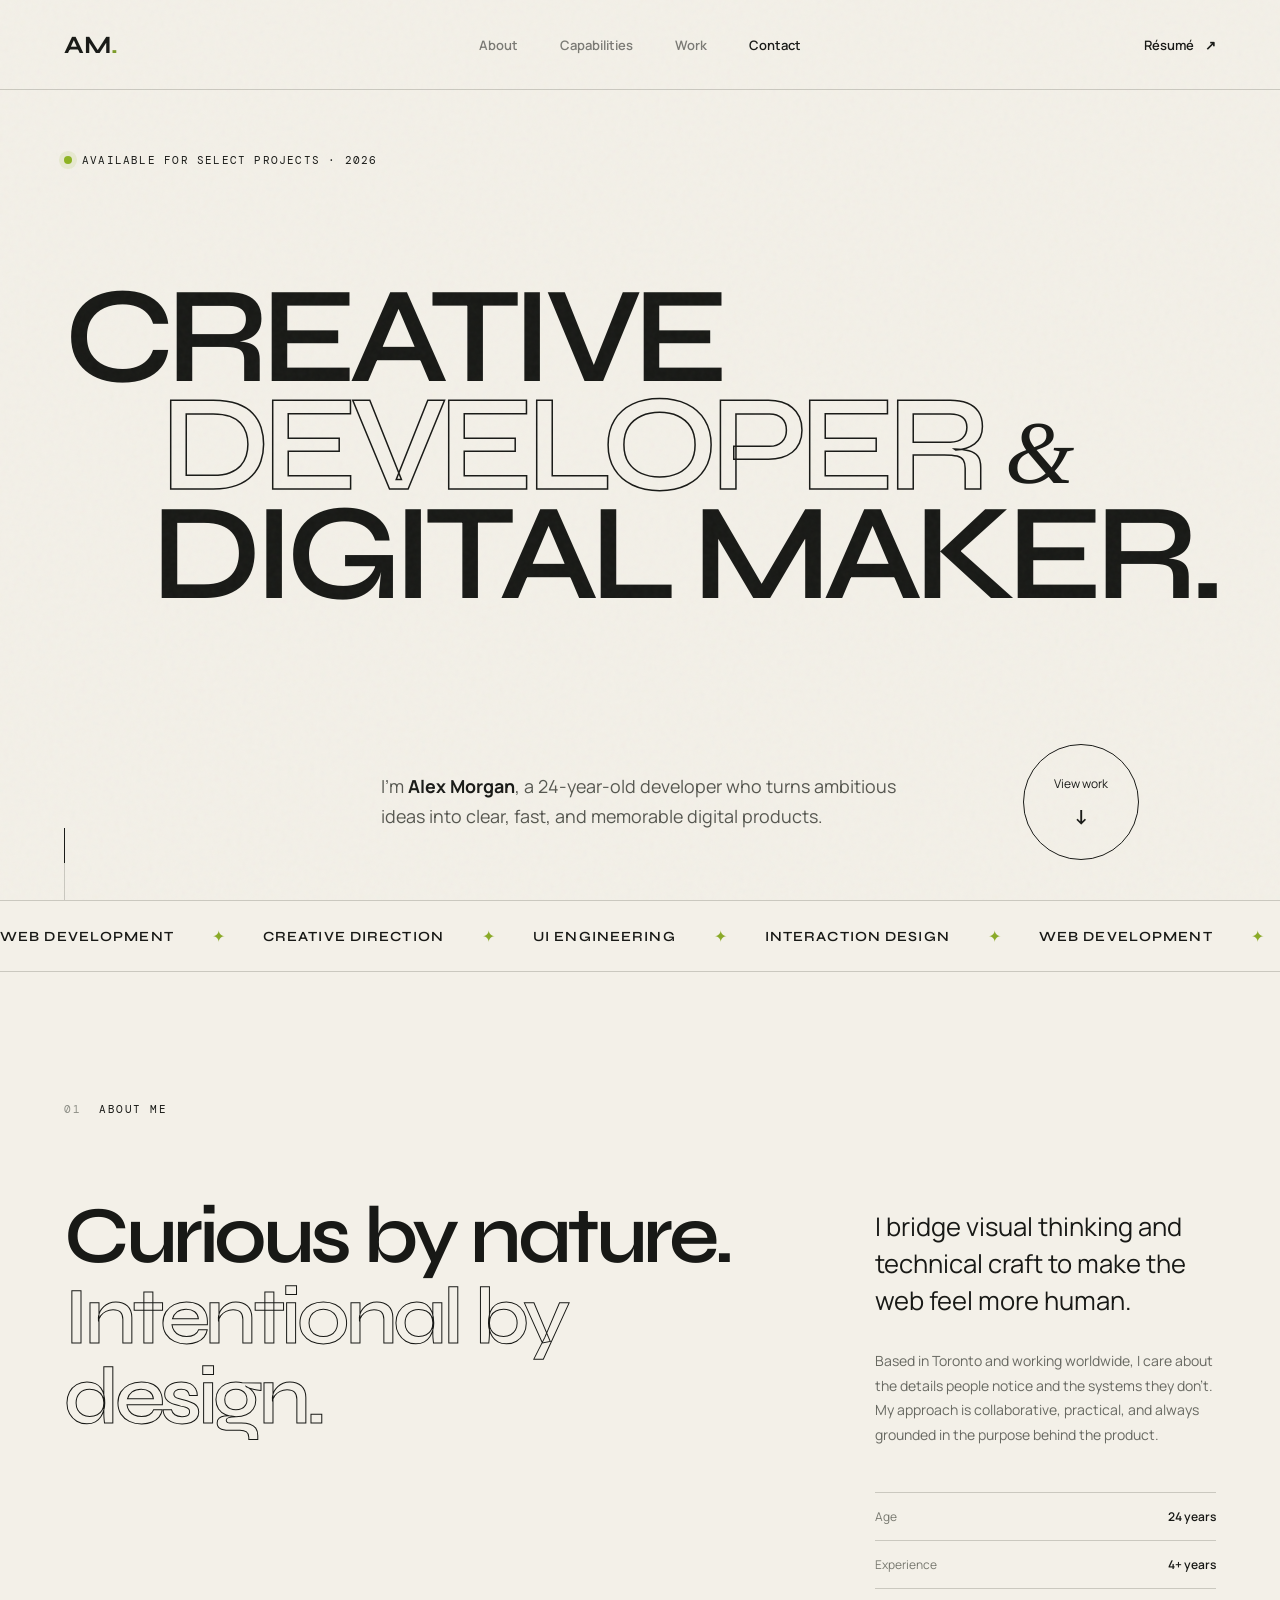
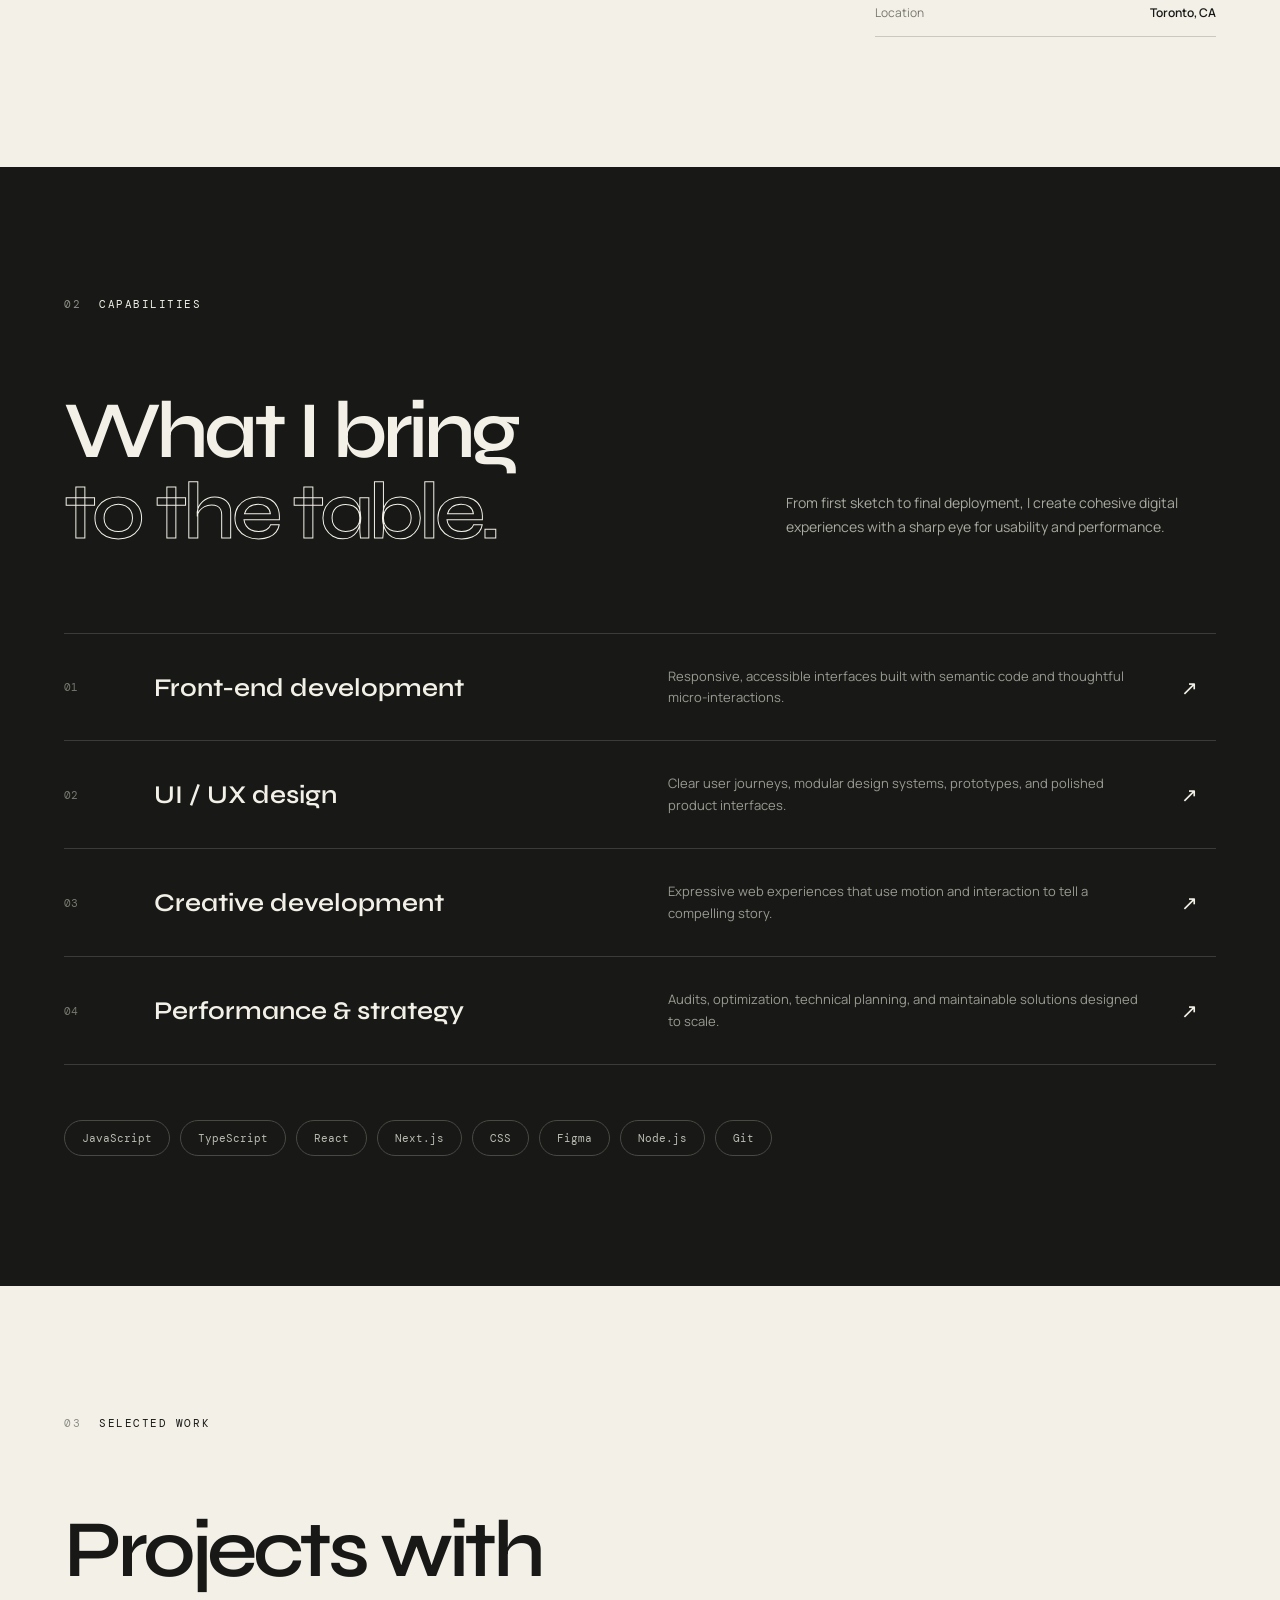
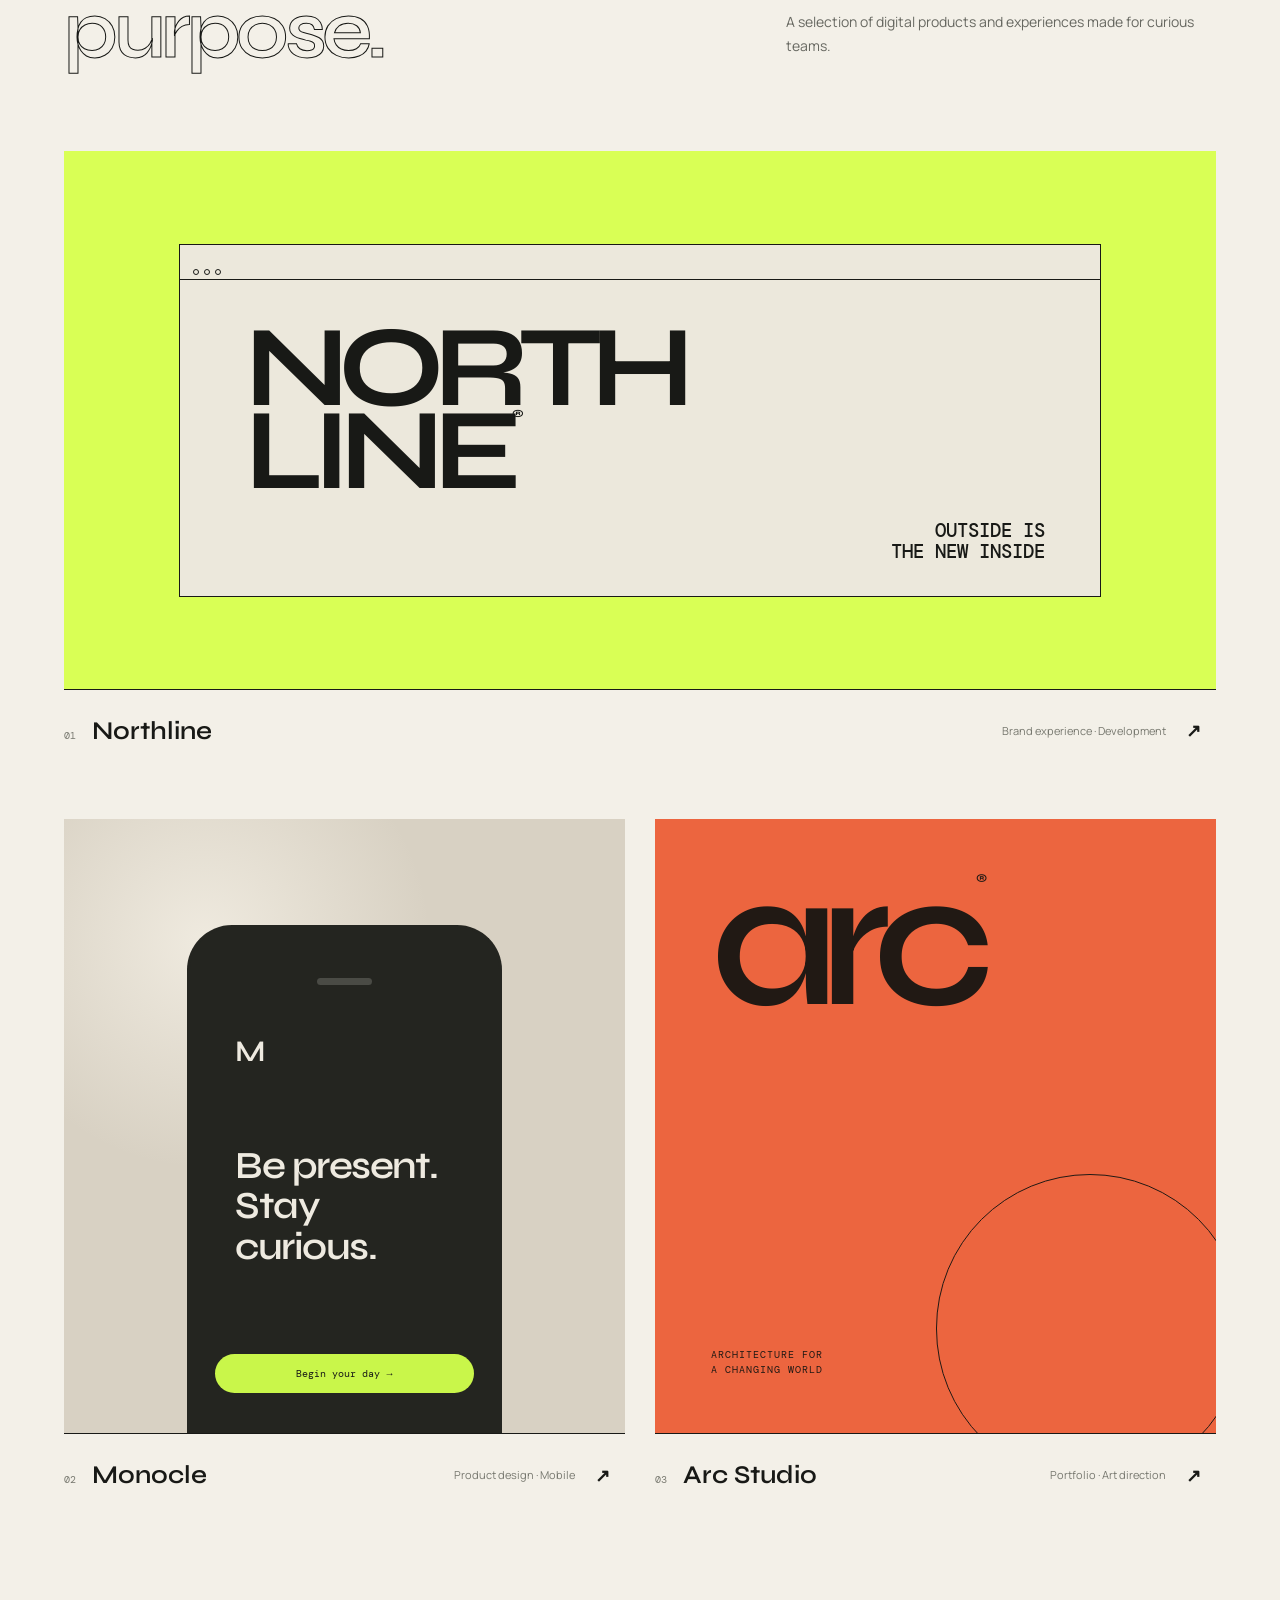
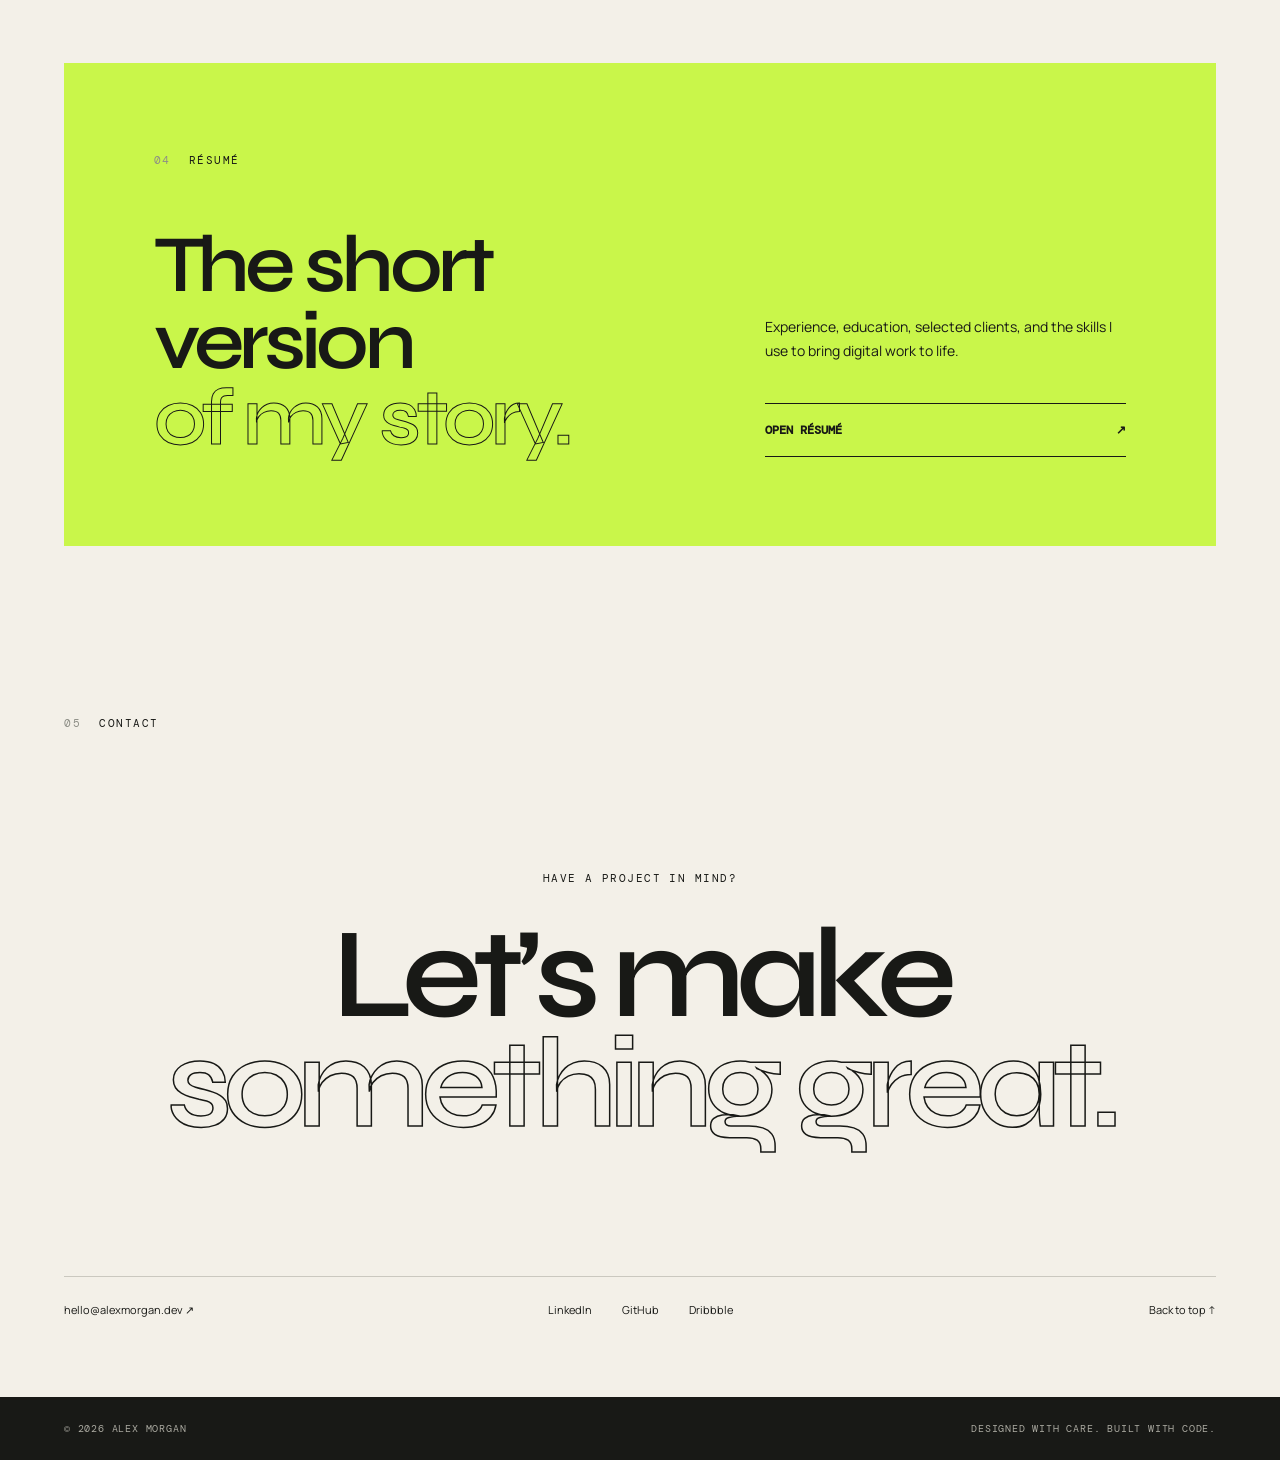
==== index.html @ 7e73d4be "Build animated personal portfolio website" ====
<!DOCTYPE html>
<html lang="en">
<head>
  <meta charset="UTF-8">
  <meta name="viewport" content="width=device-width, initial-scale=1.0">
  <meta name="description" content="Personal portfolio of Alex Morgan, a creative web developer building thoughtful digital experiences.">
  <meta name="theme-color" content="#f4f1ea">
  <title>Alex Morgan | Creative Developer</title>
  <link rel="preconnect" href="https://fonts.googleapis.com">
  <link rel="preconnect" href="https://fonts.gstatic.com" crossorigin>
  <link href="https://fonts.googleapis.com/css2?family=DM+Mono:wght@400;500&family=Manrope:wght@400;500;600;700&family=Syne:wght@600;700&display=swap" rel="stylesheet">
  <link rel="stylesheet" href="styles.css">
  <script src="script.js" defer></script>
</head>
<body>
  <div class="noise" aria-hidden="true"></div>
  <header class="site-header" id="top">
    <a class="logo" href="#top" aria-label="Go to top">AM<span>.</span></a>
    <nav class="desktop-nav" aria-label="Main navigation">
      <a href="#about">About</a>
      <a href="#capabilities">Capabilities</a>
      <a href="#work">Work</a>
      <a href="#contact">Contact</a>
    </nav>
    <a class="header-cta" href="resume.html" target="_blank">Résumé <span>↗</span></a>
    <button class="menu-button" type="button" aria-label="Open menu" aria-expanded="false">
      <span></span><span></span>
    </button>
    <div class="mobile-menu" aria-hidden="true">
      <a href="#about">About</a><a href="#capabilities">Capabilities</a>
      <a href="#work">Work</a><a href="#contact">Contact</a>
    </div>
  </header>

  <main>
    <section class="hero section-shell" aria-labelledby="hero-title">
      <div class="hero-kicker reveal"><span class="status-dot"></span> Available for select projects · 2026</div>
      <h1 id="hero-title" class="hero-title reveal">
        <span>Creative</span>
        <span class="outline-row">developer <em>&amp;</em></span>
        <span>digital maker.</span>
      </h1>
      <div class="hero-bottom reveal">
        <p>I’m <strong>Alex Morgan</strong>, a <span id="age">24</span>-year-old developer who turns ambitious ideas into clear, fast, and memorable digital products.</p>
        <a class="circle-link" href="#work" aria-label="See selected work">
          <span>View work</span><b>↓</b>
        </a>
      </div>
      <div class="scroll-line" aria-hidden="true"><span></span></div>
    </section>

    <section class="marquee" aria-label="Areas of expertise">
      <div class="marquee-track">
        <span>Web development</span><i>✦</i><span>Creative direction</span><i>✦</i><span>UI engineering</span><i>✦</i><span>Interaction design</span><i>✦</i>
        <span>Web development</span><i>✦</i><span>Creative direction</span><i>✦</i><span>UI engineering</span><i>✦</i><span>Interaction design</span><i>✦</i>
      </div>
    </section>

    <section class="about section-shell" id="about" aria-labelledby="about-title">
      <div class="section-index reveal"><span>01</span> About me</div>
      <div class="about-grid">
        <h2 id="about-title" class="section-title reveal">Curious by nature.<br><span>Intentional by design.</span></h2>
        <div class="about-copy reveal">
          <p class="lead">I bridge visual thinking and technical craft to make the web feel more human.</p>
          <p>Based in Toronto and working worldwide, I care about the details people notice and the systems they don’t. My approach is collaborative, practical, and always grounded in the purpose behind the product.</p>
          <dl class="quick-facts">
            <div><dt>Age</dt><dd>24 years</dd></div>
            <div><dt>Experience</dt><dd>4+ years</dd></div>
            <div><dt>Location</dt><dd>Toronto, CA</dd></div>
          </dl>
        </div>
      </div>
    </section>

    <section class="capabilities section-shell" id="capabilities" aria-labelledby="capabilities-title">
      <div class="section-index reveal"><span>02</span> Capabilities</div>
      <div class="capabilities-head">
        <h2 id="capabilities-title" class="section-title reveal">What I bring<br><span>to the table.</span></h2>
        <p class="reveal">From first sketch to final deployment, I create cohesive digital experiences with a sharp eye for usability and performance.</p>
      </div>
      <div class="service-list">
        <article class="service reveal">
          <span class="service-number">01</span><h3>Front-end development</h3>
          <p>Responsive, accessible interfaces built with semantic code and thoughtful micro-interactions.</p><span class="service-icon">↗</span>
        </article>
        <article class="service reveal">
          <span class="service-number">02</span><h3>UI / UX design</h3>
          <p>Clear user journeys, modular design systems, prototypes, and polished product interfaces.</p><span class="service-icon">↗</span>
        </article>
        <article class="service reveal">
          <span class="service-number">03</span><h3>Creative development</h3>
          <p>Expressive web experiences that use motion and interaction to tell a compelling story.</p><span class="service-icon">↗</span>
        </article>
        <article class="service reveal">
          <span class="service-number">04</span><h3>Performance &amp; strategy</h3>
          <p>Audits, optimization, technical planning, and maintainable solutions designed to scale.</p><span class="service-icon">↗</span>
        </article>
      </div>
      <div class="tools reveal" aria-label="Tools and technologies">
        <span>JavaScript</span><span>TypeScript</span><span>React</span><span>Next.js</span><span>CSS</span><span>Figma</span><span>Node.js</span><span>Git</span>
      </div>
    </section>

    <section class="work section-shell" id="work" aria-labelledby="work-title">
      <div class="section-index reveal"><span>03</span> Selected work</div>
      <div class="work-head">
        <h2 id="work-title" class="section-title reveal">Projects with<br><span>purpose.</span></h2>
        <p class="reveal">A selection of digital products and experiences made for curious teams.</p>
      </div>
      <div class="projects">
        <a class="project project-large reveal" href="#" aria-label="View Northline project">
          <div class="project-visual visual-one">
            <div class="browser-frame"><div class="browser-bar"><i></i><i></i><i></i></div><div class="northline-mark">NORTH<br>LINE<span>®</span></div><p>OUTSIDE IS<br>THE NEW INSIDE</p></div>
          </div>
          <div class="project-meta"><div><span>01</span><h3>Northline</h3></div><p>Brand experience · Development</p><b>↗</b></div>
        </a>
        <a class="project reveal" href="#" aria-label="View Monocle project">
          <div class="project-visual visual-two"><div class="phone"><div class="phone-speaker"></div><div class="app-symbol">M</div><h4>Be present.<br>Stay curious.</h4><div class="app-button">Begin your day →</div></div></div>
          <div class="project-meta"><div><span>02</span><h3>Monocle</h3></div><p>Product design · Mobile</p><b>↗</b></div>
        </a>
        <a class="project reveal" href="#" aria-label="View Arc Studio project">
          <div class="project-visual visual-three"><div class="arc-word">arc<span>®</span></div><div class="arc-circle"></div><small>ARCHITECTURE FOR<br>A CHANGING WORLD</small></div>
          <div class="project-meta"><div><span>03</span><h3>Arc Studio</h3></div><p>Portfolio · Art direction</p><b>↗</b></div>
        </a>
      </div>
    </section>

    <section class="resume section-shell" id="resume" aria-labelledby="resume-title">
      <div class="resume-card reveal">
        <div><div class="section-index light"><span>04</span> Résumé</div><h2 id="resume-title">The short version<br><span>of my story.</span></h2></div>
        <div class="resume-side"><p>Experience, education, selected clients, and the skills I use to bring digital work to life.</p><a href="resume.html" target="_blank">Open résumé <span>↗</span></a></div>
      </div>
    </section>

    <section class="contact section-shell" id="contact" aria-labelledby="contact-title">
      <div class="section-index reveal"><span>05</span> Contact</div>
      <div class="contact-main reveal">
        <p>Have a project in mind?</p>
        <h2 id="contact-title">Let’s make<br><a href="mailto:hello@alexmorgan.dev">something great.</a></h2>
      </div>
      <div class="contact-footer reveal">
        <a href="mailto:hello@alexmorgan.dev">hello@alexmorgan.dev ↗</a>
        <div class="socials"><a href="#">LinkedIn</a><a href="#">GitHub</a><a href="#">Dribbble</a></div>
        <a href="#top">Back to top ↑</a>
      </div>
    </section>
  </main>
  <footer><span>© <span id="year"></span> Alex Morgan</span><span>Designed with care. Built with code.</span></footer>
</body>
</html>
---- styles.css ----
:root{--ink:#181916;--paper:#f3f0e8;--lime:#c9f64a;--muted:#77786f;--line:#cac8bf;--white:#fff;--display:"Syne",sans-serif;--body:"Manrope",sans-serif;--mono:"DM Mono",monospace}*{box-sizing:border-box}html{scroll-behavior:smooth}body{margin:0;background:var(--paper);color:var(--ink);font-family:var(--body);overflow-x:hidden}body.menu-open{overflow:hidden}a{color:inherit;text-decoration:none}button{font:inherit}.noise{position:fixed;inset:0;pointer-events:none;opacity:.035;z-index:99;background-image:url("data:image/svg+xml,%3Csvg viewBox='0 0 180 180' xmlns='http://www.w3.org/2000/svg'%3E%3Cfilter id='n'%3E%3CfeTurbulence type='fractalNoise' baseFrequency='.9' numOctaves='3' stitchTiles='stitch'/%3E%3C/filter%3E%3Crect width='100%25' height='100%25' filter='url(%23n)'/%3E%3C/svg%3E")}.section-shell{padding-left:clamp(24px,5vw,80px);padding-right:clamp(24px,5vw,80px)}.site-header{height:90px;padding:0 clamp(24px,5vw,80px);display:grid;grid-template-columns:1fr auto 1fr;align-items:center;border-bottom:1px solid var(--line);position:relative;z-index:50}.logo{font-family:var(--display);font-size:25px;font-weight:700}.logo span{color:#7c9b28}.desktop-nav{display:flex;gap:42px;font-size:13px;font-weight:600}.desktop-nav a,.header-cta{position:relative}.desktop-nav a:after,.header-cta:after,.contact-footer a:after{content:"";position:absolute;left:0;right:100%;bottom:-5px;height:1px;background:currentColor;transition:right .3s}.desktop-nav a:hover:after,.header-cta:hover:after,.contact-footer a:hover:after{right:0}.header-cta{justify-self:end;font-size:13px;font-weight:600}.header-cta span{margin-left:8px}.menu-button,.mobile-menu{display:none}.hero{min-height:calc(100vh - 90px);padding-top:clamp(55px,7vh,90px);padding-bottom:40px;position:relative;display:flex;flex-direction:column;justify-content:space-between}.hero-kicker{font:11px var(--mono);text-transform:uppercase;letter-spacing:.11em;display:flex;align-items:center;gap:10px}.status-dot{width:8px;height:8px;border-radius:50%;background:#8db322;box-shadow:0 0 0 5px rgba(141,179,34,.12)}.hero-title{font:600 clamp(62px,10.7vw,164px)/.79 var(--display);letter-spacing:-.065em;margin:30px 0 50px;text-transform:uppercase}.hero-title>span{display:block}.hero-title .outline-row{color:transparent;-webkit-text-stroke:1.5px var(--ink);padding-left:7.5vw}.hero-title em{font-family:Georgia,serif;font-size:.65em;font-weight:400;-webkit-text-stroke:0;color:var(--ink);display:inline-block;transform:translateY(-.08em)}.hero-title>span:last-child{text-align:right}.hero-bottom{display:flex;justify-content:flex-end;align-items:center;gap:clamp(35px,8vw,120px);padding-right:6vw}.hero-bottom p{max-width:540px;font-size:clamp(16px,1.4vw,20px);line-height:1.65;color:#55564f}.hero-bottom p strong{color:var(--ink)}.circle-link{width:116px;height:116px;border:1px solid var(--ink);border-radius:50%;display:flex;flex-direction:column;justify-content:center;align-items:center;gap:10px;font-size:12px;transition:background .3s,color .3s,transform .3s}.circle-link b{font-size:20px}.circle-link:hover{background:var(--ink);color:var(--paper);transform:rotate(-8deg)}.scroll-line{position:absolute;bottom:0;left:clamp(24px,5vw,80px);height:72px;width:1px;background:var(--line);overflow:hidden}.scroll-line span{display:block;width:1px;height:35px;background:var(--ink);animation:scrollDown 2s infinite}@keyframes scrollDown{0%{transform:translateY(-40px)}100%{transform:translateY(75px)}}.marquee{border-top:1px solid var(--line);border-bottom:1px solid var(--line);overflow:hidden;padding:24px 0}.marquee-track{width:max-content;display:flex;align-items:center;gap:38px;animation:marquee 24s linear infinite}.marquee span{font:600 14px var(--display);text-transform:uppercase;letter-spacing:.08em}.marquee i{font-style:normal;color:#8aaa28}@keyframes marquee{to{transform:translateX(-50%)}}.section-index{font:11px var(--mono);text-transform:uppercase;letter-spacing:.14em;display:flex;align-items:center;gap:18px;margin-bottom:80px}.section-index span{color:#8d8e86}.about,.capabilities,.work,.contact{padding-top:130px;padding-bottom:130px}.about-grid{display:grid;grid-template-columns:1.35fr .65fr;gap:8vw}.section-title{font:600 clamp(45px,6.3vw,96px)/1 var(--display);letter-spacing:-.055em;margin:0}.section-title span{color:transparent;-webkit-text-stroke:1px var(--ink)}.about-copy{padding-top:12px}.about-copy .lead{font-size:clamp(20px,2vw,27px);line-height:1.45;color:var(--ink);margin:0 0 30px}.about-copy>p:not(.lead){color:#676861;line-height:1.75;font-size:14px}.quick-facts{margin:45px 0 0;border-top:1px solid var(--line)}.quick-facts div{display:flex;justify-content:space-between;padding:15px 0;border-bottom:1px solid var(--line);font-size:12px}.quick-facts dt{color:var(--muted)}.quick-facts dd{margin:0;font-weight:600}.capabilities{background:var(--ink);color:var(--paper)}.capabilities .section-index{color:var(--paper)}.capabilities-head,.work-head{display:flex;justify-content:space-between;align-items:flex-end;gap:50px;margin-bottom:80px}.capabilities .section-title span{ -webkit-text-stroke-color:var(--paper)}.capabilities-head>p,.work-head>p{max-width:430px;color:#aaa9a0;line-height:1.7;font-size:14px}.service{display:grid;grid-template-columns:60px 1fr 1fr 35px;gap:30px;align-items:center;padding:32px 0;border-top:1px solid #3b3c37;transition:padding .25s,background .25s}.service:last-child{border-bottom:1px solid #3b3c37}.service:hover{padding-left:16px;background:#1f201c}.service-number{font:11px var(--mono);color:#77786f}.service h3{margin:0;font:600 clamp(20px,2vw,29px) var(--display)}.service p{margin:0;color:#999a92;font-size:13px;line-height:1.65}.service-icon{font-size:20px;transition:transform .25s}.service:hover .service-icon{transform:rotate(45deg)}.tools{display:flex;flex-wrap:wrap;gap:10px;margin-top:55px}.tools span{border:1px solid #484943;border-radius:100px;padding:10px 17px;font:11px var(--mono);color:#babbb3}.work-head>p{color:#676861}.projects{display:grid;grid-template-columns:1fr 1fr;gap:70px 30px}.project-large{grid-column:1/-1}.project-visual{height:clamp(360px,42vw,640px);overflow:hidden;position:relative}.project:not(.project-large) .project-visual{height:clamp(400px,48vw,650px)}.project-visual>*{transition:transform .6s cubic-bezier(.2,.8,.2,1)}.project:hover .project-visual>*{transform:scale(.97)}.visual-one{background:#d9ff55;padding:8% 10%;display:flex;align-items:center}.browser-frame{background:#ece8dc;width:100%;height:100%;border:1px solid #181916;position:relative;padding:9% 7%}.browser-bar{height:35px;border-bottom:1px solid #181916;position:absolute;left:0;right:0;top:0;padding:13px}.browser-bar i{display:inline-block;width:6px;height:6px;border:1px solid #181916;border-radius:50%;margin-right:5px}.northline-mark{font:700 clamp(50px,9vw,140px)/.72 var(--display);letter-spacing:-.09em}.northline-mark span{font-size:12px;vertical-align:top}.browser-frame p{position:absolute;right:6%;bottom:4%;font:500 clamp(14px,1.5vw,22px)/1.1 var(--mono);text-align:right}.visual-two{background:#d8d1c3;display:grid;place-items:end center;padding-top:11%;background-image:radial-gradient(circle at 25% 20%,#efeadf,transparent 35%)}.phone{width:56%;height:92%;border:3px solid #242520;border-bottom:0;border-radius:45px 45px 0 0;background:#242520;color:#eeeae0;padding:9% 8%;position:relative}.phone-speaker{width:25%;height:7px;background:#4a4b45;border-radius:10px;margin:auto}.app-symbol{font:600 30px var(--display);margin-top:22%}.phone h4{font:600 clamp(24px,3vw,48px)/1.05 var(--display);letter-spacing:-.04em;margin-top:35%}.app-button{position:absolute;bottom:8%;left:8%;right:8%;background:#c9f64a;color:#181916;border-radius:20px;padding:13px;font:10px var(--mono);text-align:center}.visual-three{background:#ec653f;color:#211914;padding:10%;display:flex;flex-direction:column;justify-content:space-between}.arc-word{font:600 clamp(90px,15vw,210px)/.7 var(--display);letter-spacing:-.1em;z-index:2}.arc-word span{font-size:13px;vertical-align:top}.arc-circle{width:55%;aspect-ratio:1;border:1px solid #211914;border-radius:50%;position:absolute;right:-5%;bottom:-8%}.visual-three small{font:10px/1.5 var(--mono);letter-spacing:.1em}.project-meta{padding-top:22px;border-top:1px solid var(--ink);display:grid;grid-template-columns:1fr auto 30px;align-items:center;gap:20px}.project-meta>div{display:flex;align-items:baseline;gap:16px}.project-meta span{font:10px var(--mono);color:var(--muted)}.project-meta h3{font:600 clamp(20px,2vw,28px) var(--display);margin:0}.project-meta p{font-size:11px;color:var(--muted)}.project-meta b{font-size:18px;transition:transform .25s}.project:hover .project-meta b{transform:rotate(45deg)}.resume{padding-top:40px;padding-bottom:40px}.resume-card{background:#c9f64a;padding:clamp(40px,7vw,100px);display:grid;grid-template-columns:1.2fr .8fr;align-items:end;gap:70px}.resume-card .section-index{margin-bottom:60px}.resume-card h2{font:600 clamp(44px,6.3vw,95px)/.95 var(--display);letter-spacing:-.06em;margin:0}.resume-card h2 span{color:transparent;-webkit-text-stroke:1px var(--ink)}.resume-side p{font-size:14px;line-height:1.7;margin-bottom:40px}.resume-side a{display:flex;justify-content:space-between;padding:18px 0;border-top:1px solid var(--ink);border-bottom:1px solid var(--ink);font:600 12px var(--mono);text-transform:uppercase}.contact{padding-bottom:80px}.contact-main{text-align:center;padding:50px 0 100px}.contact-main>p{font:11px var(--mono);text-transform:uppercase;letter-spacing:.13em}.contact-main h2{font:600 clamp(58px,10vw,150px)/.86 var(--display);letter-spacing:-.07em;margin:35px 0}.contact-main h2 a{color:transparent;-webkit-text-stroke:1.5px var(--ink);position:relative}.contact-main h2 a:after{content:"";height:8px;background:#c9f64a;position:absolute;left:0;right:0;bottom:5px;z-index:-1;transform:scaleX(0);transform-origin:left;transition:transform .5s}.contact-main h2 a:hover:after{transform:scaleX(1)}.contact-footer{display:grid;grid-template-columns:1fr 1fr 1fr;padding-top:25px;border-top:1px solid var(--line);font-size:11px}.contact-footer>.socials{display:flex;gap:30px;justify-self:center}.contact-footer>a:last-child{justify-self:end}footer{padding:25px clamp(24px,5vw,80px);background:var(--ink);color:#aaa9a0;display:flex;justify-content:space-between;font:10px var(--mono);text-transform:uppercase;letter-spacing:.08em}.reveal{opacity:0;transform:translateY(35px);transition:opacity .8s cubic-bezier(.2,.8,.2,1),transform .8s cubic-bezier(.2,.8,.2,1)}.reveal.visible{opacity:1;transform:none}@media (max-width:800px){.site-header{height:72px;grid-template-columns:1fr auto}.desktop-nav,.header-cta{display:none}.menu-button{display:flex;width:38px;height:38px;border:0;background:transparent;flex-direction:column;justify-content:center;gap:6px;padding:8px;z-index:3}.menu-button span{height:1px;width:100%;background:var(--ink);transition:.3s}.menu-button.active span:first-child{transform:translateY(3.5px) rotate(45deg)}.menu-button.active span:last-child{transform:translateY(-3.5px) rotate(-45deg)}.mobile-menu{display:flex;position:fixed;inset:0;background:var(--lime);padding:110px 25px 40px;flex-direction:column;gap:5px;transform:translateY(-105%);transition:transform .5s cubic-bezier(.7,0,.2,1);z-index:2}.mobile-menu.open{transform:none}.mobile-menu a{font:600 12vw/1.2 var(--display);letter-spacing:-.05em}.hero{min-height:calc(100svh - 72px);padding-top:50px}.hero-title{font-size:clamp(51px,15vw,95px);line-height:.85;margin:25px 0}.hero-title .outline-row{padding-left:0}.hero-title>span:last-child{text-align:left}.hero-bottom{justify-content:space-between;padding:0;gap:20px}.hero-bottom p{font-size:14px;max-width:70%}.circle-link{width:85px;height:85px;flex-shrink:0}.about,.capabilities,.work,.contact{padding-top:90px;padding-bottom:90px}.section-index{margin-bottom:50px}.about-grid{grid-template-columns:1fr;gap:50px}.capabilities-head,.work-head{display:block;margin-bottom:50px}.capabilities-head>p,.work-head>p{margin-top:30px}.service{grid-template-columns:35px 1fr 25px;gap:12px}.service p{grid-column:2/4;padding-right:20px}.projects{grid-template-columns:1fr;gap:55px}.project-large{grid-column:auto}.project-visual,.project:not(.project-large) .project-visual{height:110vw;max-height:600px}.visual-one{padding:9% 5%}.browser-frame{height:70%}.resume-card{grid-template-columns:1fr;gap:60px}.contact-footer{grid-template-columns:1fr;gap:25px}.contact-footer>.socials,.contact-footer>a:last-child{justify-self:start}.contact-main{padding-bottom:70px}.contact-main h2{font-size:15vw}footer{gap:20px;line-height:1.5}}@media (prefers-reduced-motion:reduce){html{scroll-behavior:auto}.marquee-track,.scroll-line span{animation:none}.reveal{opacity:1;transform:none;transition:none}.project-visual>*,.circle-link{transition:none}}
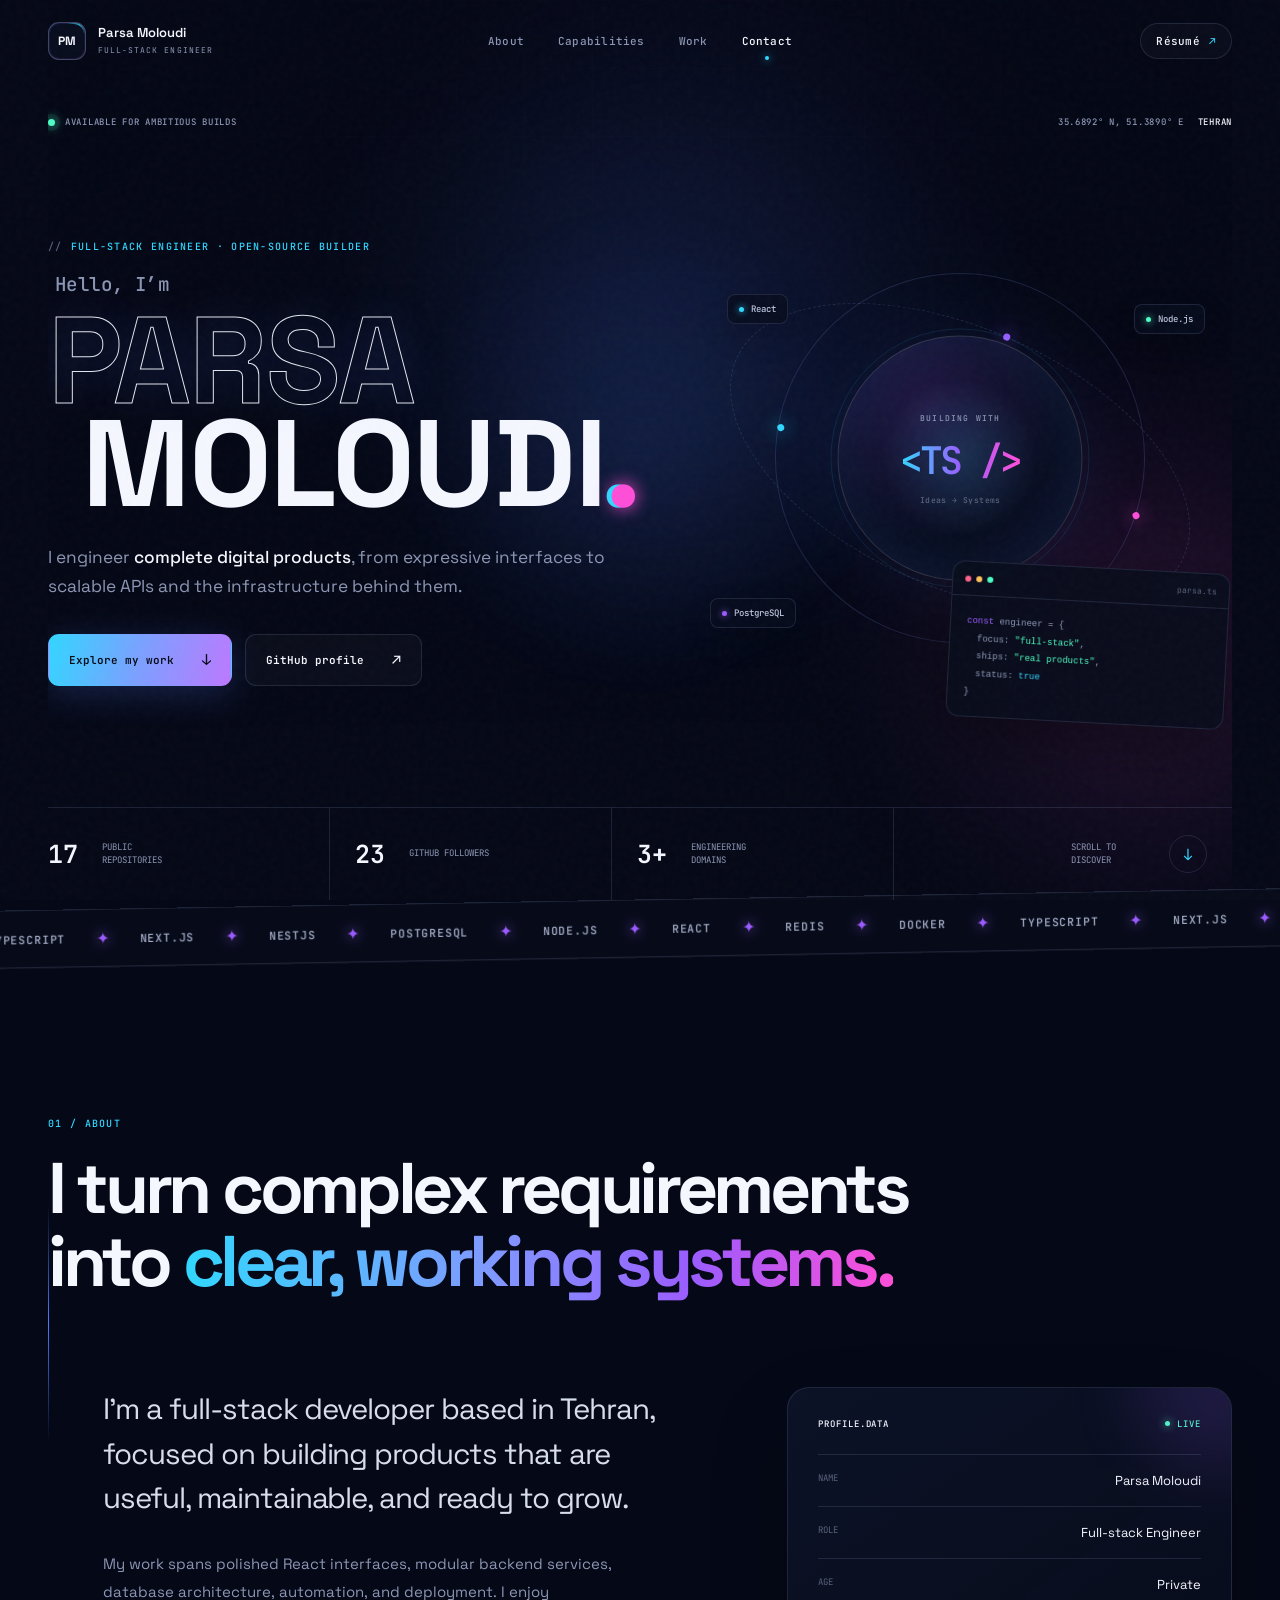
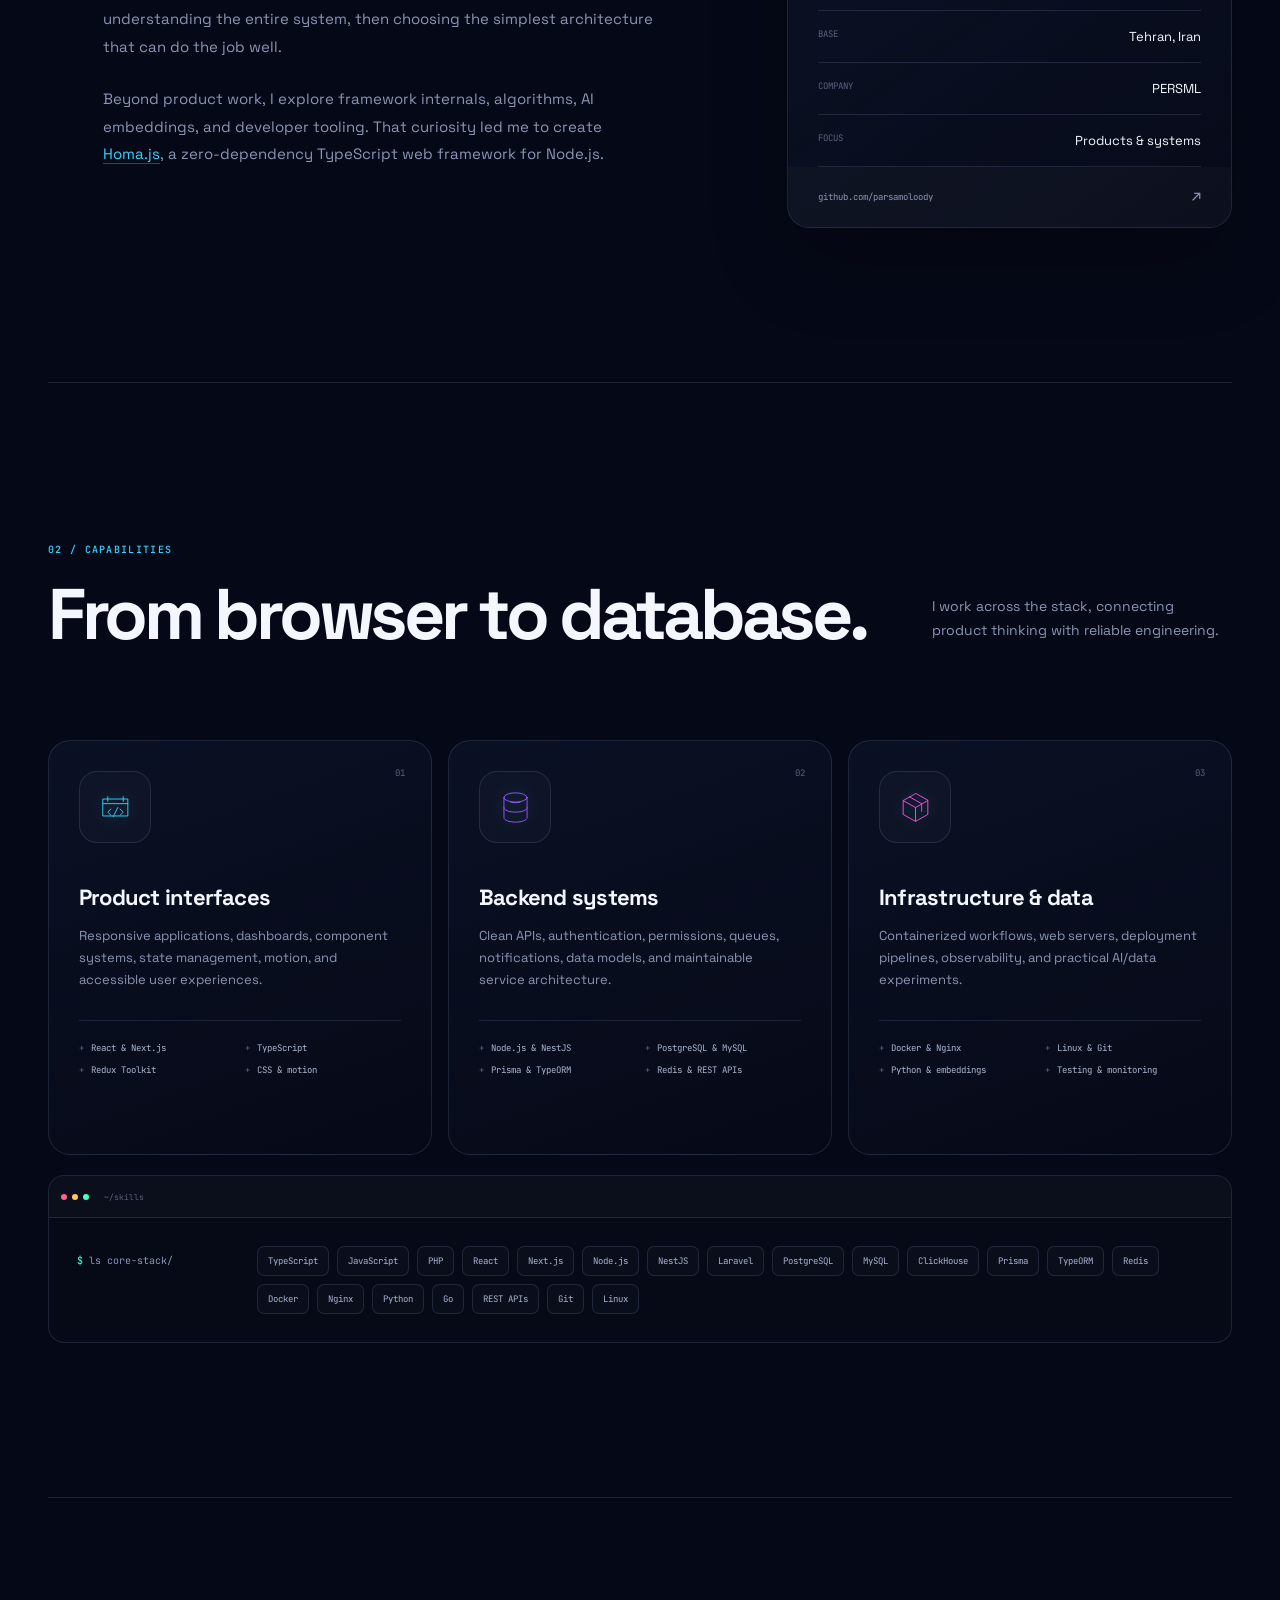
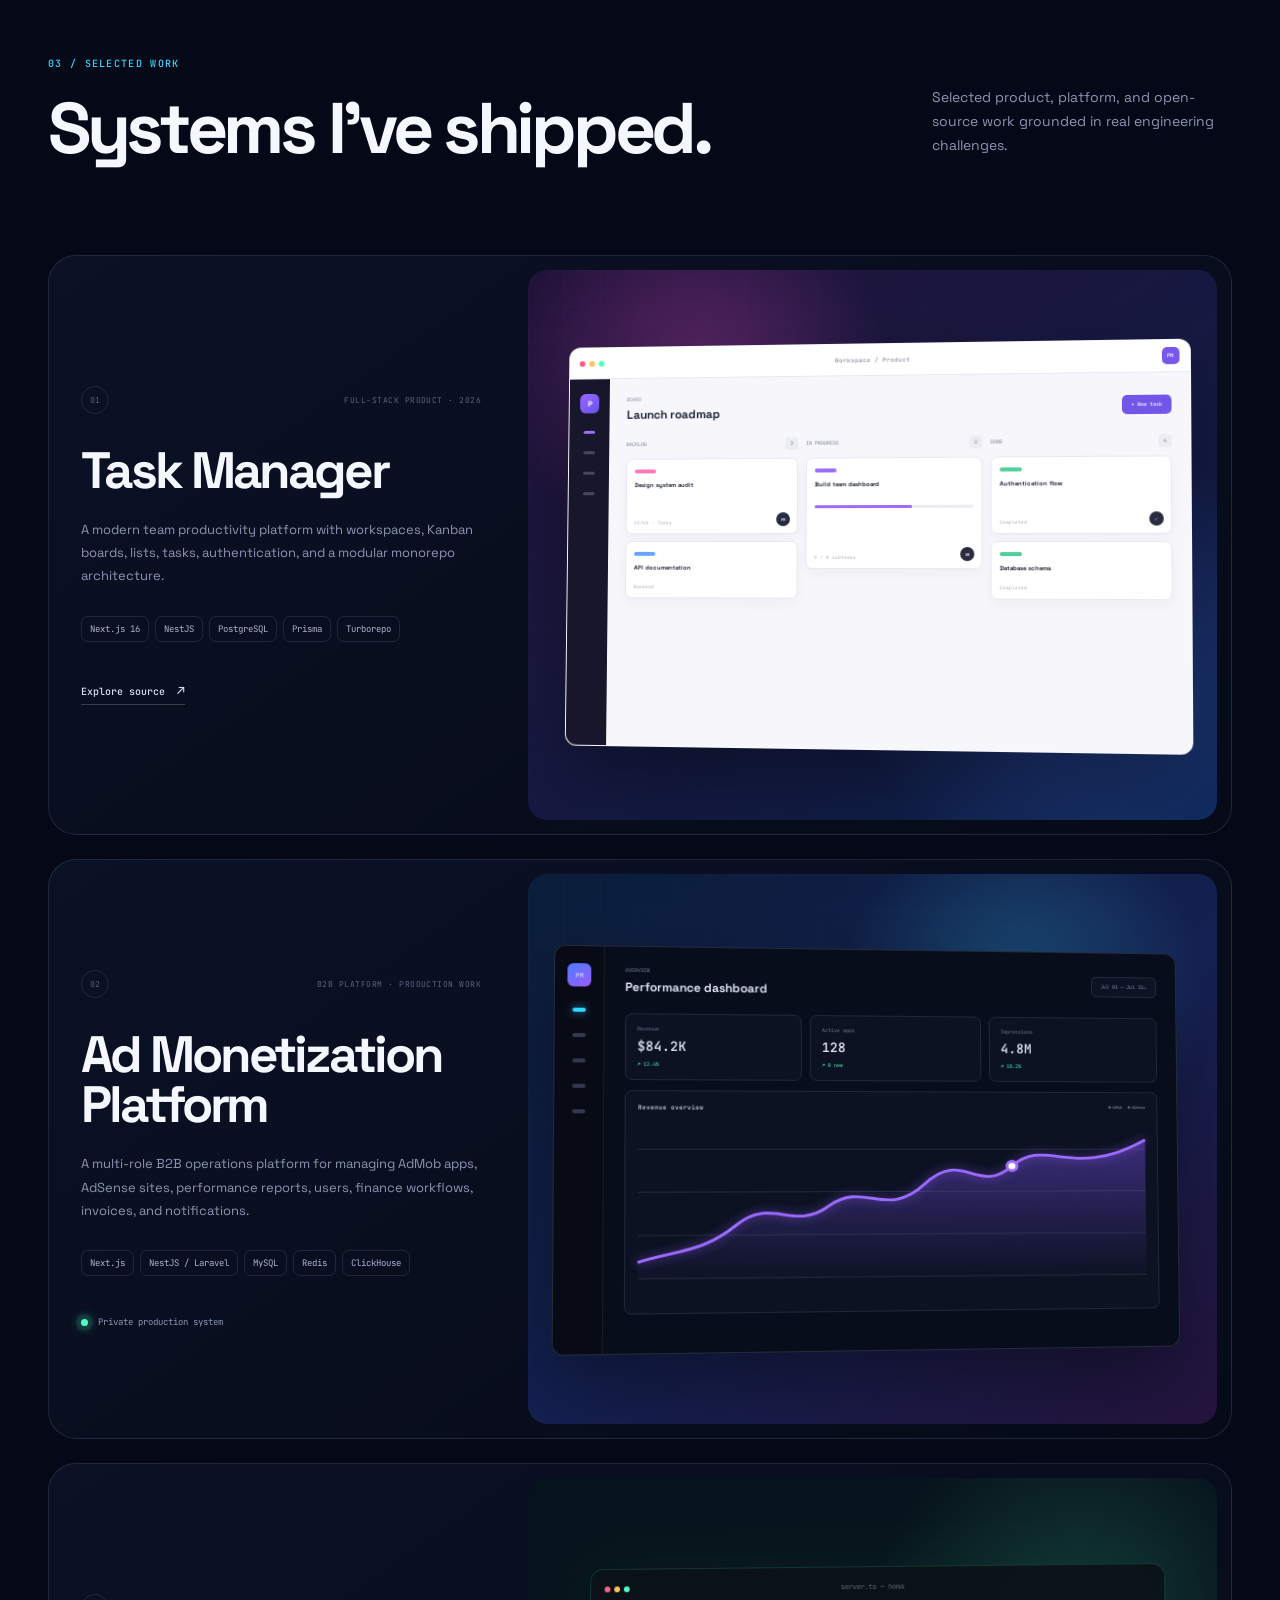
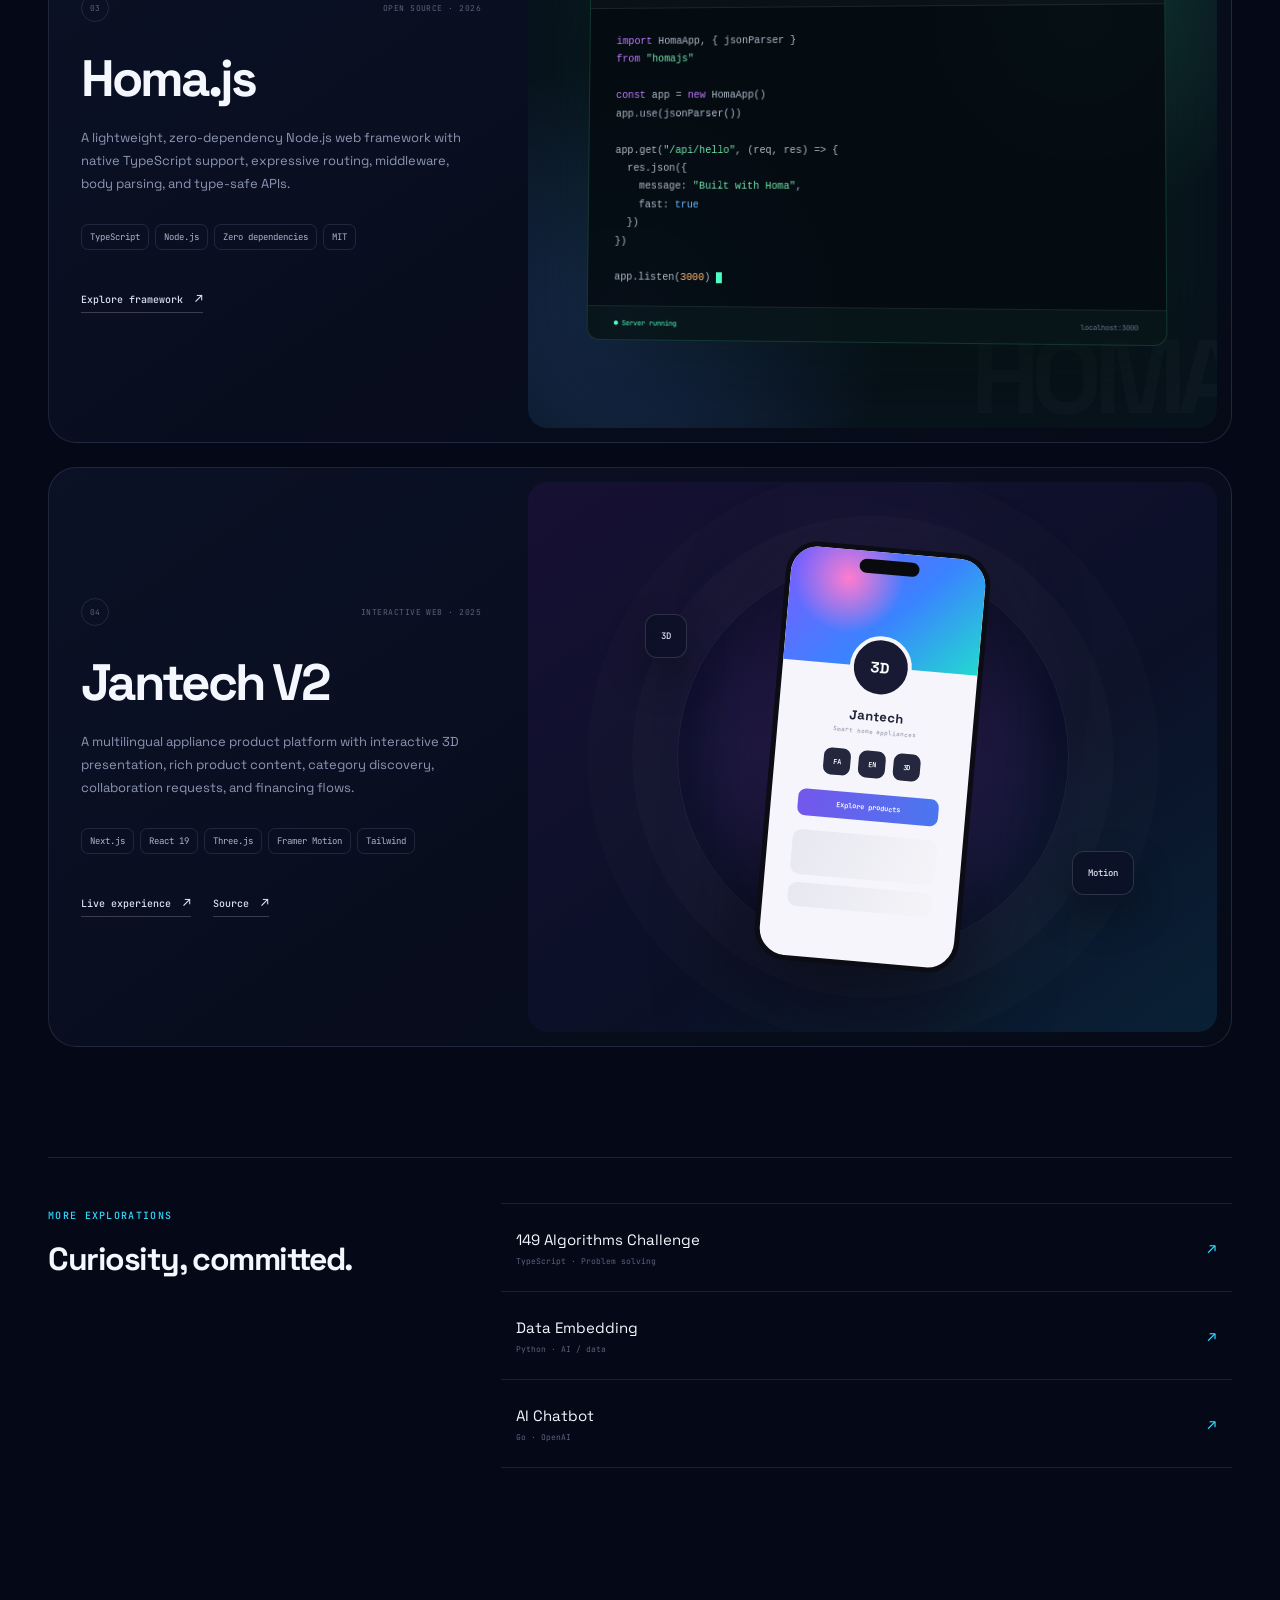
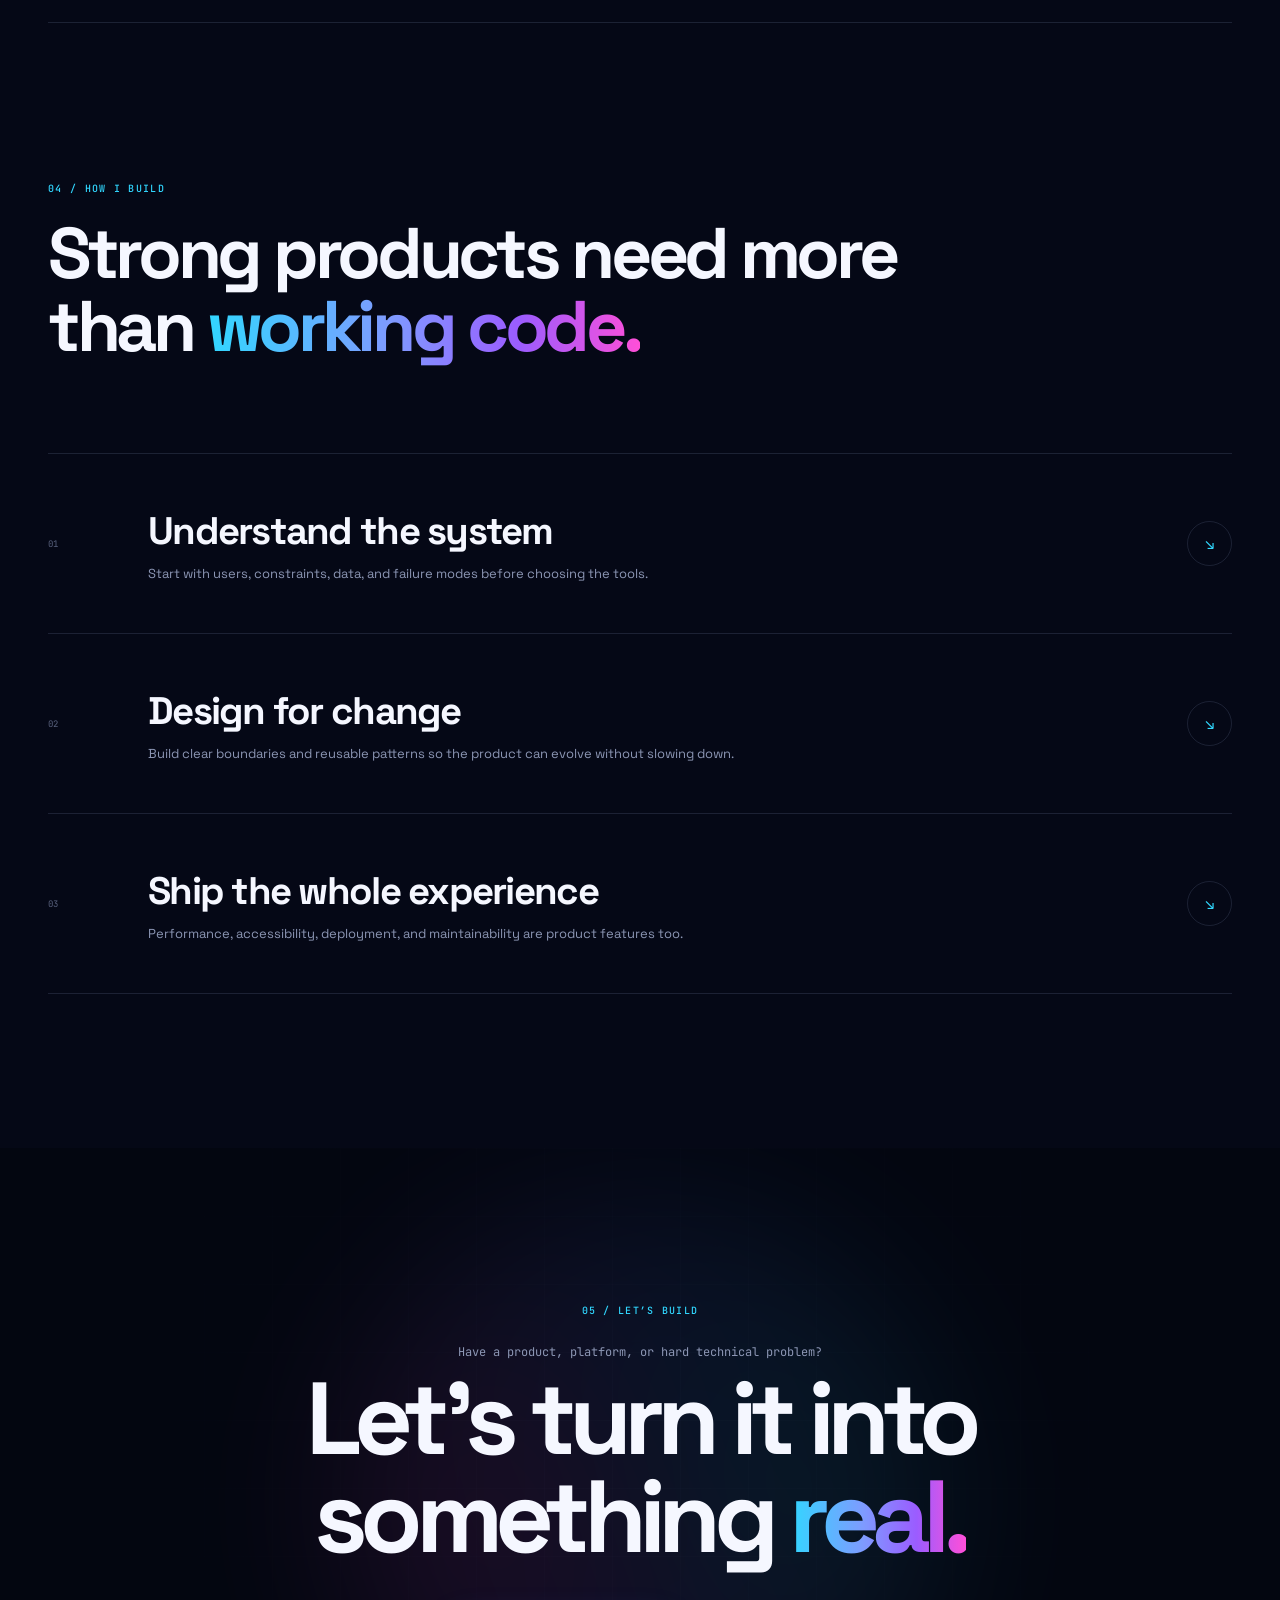
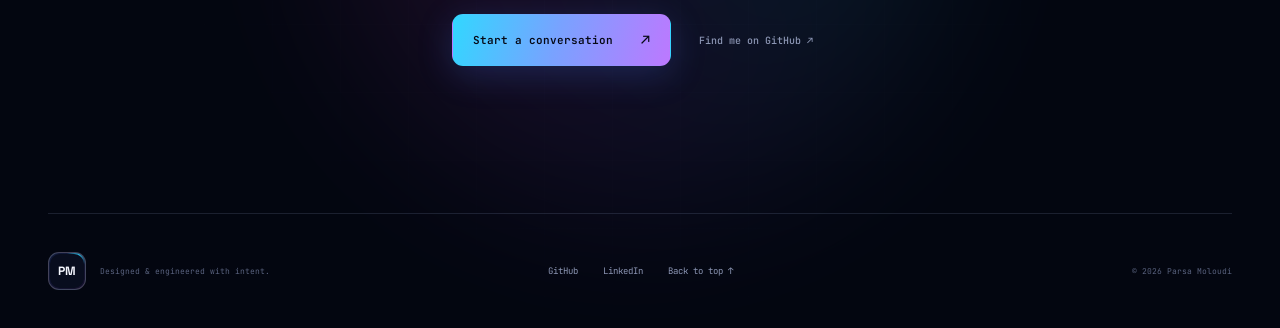
==== commit 63f657ec: "Rebuild portfolio with dark RGB engineering design" ====
--- a/index.html
+++ b/index.html
@@ -3,148 +3,359 @@
 <head>
   <meta charset="UTF-8">
   <meta name="viewport" content="width=device-width, initial-scale=1.0">
-  <meta name="description" content="Personal portfolio of Alex Morgan, a creative web developer building thoughtful digital experiences.">
-  <meta name="theme-color" content="#f4f1ea">
-  <title>Alex Morgan | Creative Developer</title>
+  <meta name="description" content="Parsa Moloudi is a full-stack engineer in Tehran building scalable web products, backend systems, and open-source developer tools.">
+  <meta name="theme-color" content="#050816">
+  <meta property="og:title" content="Parsa Moloudi | Full-stack Engineer">
+  <meta property="og:description" content="Full-stack products, backend systems, and open-source tools built with TypeScript, React, Node.js, and more.">
+  <meta property="og:type" content="website">
+  <title>Parsa Moloudi | Full-stack Engineer</title>
   <link rel="preconnect" href="https://fonts.googleapis.com">
   <link rel="preconnect" href="https://fonts.gstatic.com" crossorigin>
-  <link href="https://fonts.googleapis.com/css2?family=DM+Mono:wght@400;500&family=Manrope:wght@400;500;600;700&family=Syne:wght@600;700&display=swap" rel="stylesheet">
+  <link href="https://fonts.googleapis.com/css2?family=JetBrains+Mono:wght@400;500;600&family=Space+Grotesk:wght@400;500;600;700&display=swap" rel="stylesheet">
   <link rel="stylesheet" href="styles.css">
   <script src="script.js" defer></script>
 </head>
 <body>
+  <a class="skip-link" href="#main-content">Skip to content</a>
   <div class="noise" aria-hidden="true"></div>
+  <div class="cursor-glow" aria-hidden="true"></div>
+  <div class="scroll-progress" aria-hidden="true"><span></span></div>
+
   <header class="site-header" id="top">
-    <a class="logo" href="#top" aria-label="Go to top">AM<span>.</span></a>
-    <nav class="desktop-nav" aria-label="Main navigation">
+    <a class="brand" href="#top" aria-label="Parsa Moloudi, back to top">
+      <span class="brand-mark">PM</span>
+      <span class="brand-copy">Parsa Moloudi<small>Full-stack engineer</small></span>
+    </a>
+
+    <nav class="desktop-nav" aria-label="Primary navigation">
       <a href="#about">About</a>
       <a href="#capabilities">Capabilities</a>
       <a href="#work">Work</a>
       <a href="#contact">Contact</a>
     </nav>
-    <a class="header-cta" href="resume.html" target="_blank">Résumé <span>↗</span></a>
-    <button class="menu-button" type="button" aria-label="Open menu" aria-expanded="false">
+
+    <a class="nav-cta" href="resume.html" target="_blank" rel="noopener">
+      Résumé <span aria-hidden="true">↗</span>
+    </a>
+
+    <button class="menu-button" type="button" aria-label="Open navigation" aria-expanded="false">
       <span></span><span></span>
     </button>
+
     <div class="mobile-menu" aria-hidden="true">
-      <a href="#about">About</a><a href="#capabilities">Capabilities</a>
-      <a href="#work">Work</a><a href="#contact">Contact</a>
+      <div class="mobile-menu-label">Navigation</div>
+      <a href="#about"><span>01</span> About</a>
+      <a href="#capabilities"><span>02</span> Capabilities</a>
+      <a href="#work"><span>03</span> Selected work</a>
+      <a href="#contact"><span>04</span> Contact</a>
+      <div class="mobile-socials">
+        <a href="https://github.com/parsamoloody" target="_blank" rel="noopener">GitHub ↗</a>
+        <a href="https://www.linkedin.com/in/parsamoloodi/" target="_blank" rel="noopener">LinkedIn ↗</a>
+      </div>
     </div>
   </header>
 
-  <main>
+  <main id="main-content">
     <section class="hero section-shell" aria-labelledby="hero-title">
-      <div class="hero-kicker reveal"><span class="status-dot"></span> Available for select projects · 2026</div>
-      <h1 id="hero-title" class="hero-title reveal">
-        <span>Creative</span>
-        <span class="outline-row">developer <em>&amp;</em></span>
-        <span>digital maker.</span>
-      </h1>
-      <div class="hero-bottom reveal">
-        <p>I’m <strong>Alex Morgan</strong>, a <span id="age">24</span>-year-old developer who turns ambitious ideas into clear, fast, and memorable digital products.</p>
-        <a class="circle-link" href="#work" aria-label="See selected work">
-          <span>View work</span><b>↓</b>
-        </a>
-      </div>
-      <div class="scroll-line" aria-hidden="true"><span></span></div>
-    </section>
-
-    <section class="marquee" aria-label="Areas of expertise">
+      <div class="hero-grid" aria-hidden="true"></div>
+      <div class="hero-orb orb-one" aria-hidden="true"></div>
+      <div class="hero-orb orb-two" aria-hidden="true"></div>
+
+      <div class="hero-top reveal">
+        <span class="availability"><i></i> Available for ambitious builds</span>
+        <span class="hero-location">35.6892° N, 51.3890° E <b>Tehran</b></span>
+      </div>
+
+      <div class="hero-main">
+        <div class="hero-copy">
+          <p class="eyebrow reveal">Full-stack engineer · Open-source builder</p>
+          <h1 id="hero-title" class="hero-title reveal">
+            <span class="hero-greeting">Hello, I’m</span>
+            <span class="hero-name" data-text="PARSA">PARSA</span>
+            <span class="hero-surname">MOLOUDI<span class="rgb-dot">.</span></span>
+          </h1>
+          <p class="hero-intro reveal">I engineer <strong>complete digital products</strong>, from expressive interfaces to scalable APIs and the infrastructure behind them.</p>
+          <div class="hero-actions reveal">
+            <a class="button button-primary" href="#work"><span>Explore my work</span><b aria-hidden="true">↓</b></a>
+            <a class="button button-ghost" href="https://github.com/parsamoloody" target="_blank" rel="noopener"><span>GitHub profile</span><b aria-hidden="true">↗</b></a>
+          </div>
+        </div>
+
+        <div class="hero-visual reveal" aria-hidden="true">
+          <div class="orbit orbit-one"></div>
+          <div class="orbit orbit-two"></div>
+          <div class="profile-core">
+            <div class="core-glow"></div>
+            <span class="core-label">BUILDING WITH</span>
+            <strong>&lt;TS /&gt;</strong>
+            <small>Ideas → Systems</small>
+          </div>
+          <div class="floating-tag tag-react">React</div>
+          <div class="floating-tag tag-node">Node.js</div>
+          <div class="floating-tag tag-data">PostgreSQL</div>
+          <div class="floating-tag tag-devops">Docker</div>
+          <div class="visual-card code-card">
+            <div class="code-card-head"><span></span><span></span><span></span><b>parsa.ts</b></div>
+            <pre><code><i>const</i> engineer = {
+  focus: <em>"full-stack"</em>,
+  ships: <em>"real products"</em>,
+  status: <strong>true</strong>
+}</code></pre>
+          </div>
+        </div>
+      </div>
+
+      <div class="hero-stats reveal" aria-label="GitHub profile highlights">
+        <div><strong class="counter" data-target="17">17</strong><span>Public repositories</span></div>
+        <div><strong class="counter" data-target="23">23</strong><span>GitHub followers</span></div>
+        <div><strong>3+</strong><span>Engineering domains</span></div>
+        <a href="#about"><span>Scroll to discover</span><i aria-hidden="true">↓</i></a>
+      </div>
+    </section>
+
+    <div class="tech-marquee" aria-label="Technology stack">
       <div class="marquee-track">
-        <span>Web development</span><i>✦</i><span>Creative direction</span><i>✦</i><span>UI engineering</span><i>✦</i><span>Interaction design</span><i>✦</i>
-        <span>Web development</span><i>✦</i><span>Creative direction</span><i>✦</i><span>UI engineering</span><i>✦</i><span>Interaction design</span><i>✦</i>
-      </div>
-    </section>
-
-    <section class="about section-shell" id="about" aria-labelledby="about-title">
-      <div class="section-index reveal"><span>01</span> About me</div>
-      <div class="about-grid">
-        <h2 id="about-title" class="section-title reveal">Curious by nature.<br><span>Intentional by design.</span></h2>
-        <div class="about-copy reveal">
-          <p class="lead">I bridge visual thinking and technical craft to make the web feel more human.</p>
-          <p>Based in Toronto and working worldwide, I care about the details people notice and the systems they don’t. My approach is collaborative, practical, and always grounded in the purpose behind the product.</p>
-          <dl class="quick-facts">
-            <div><dt>Age</dt><dd>24 years</dd></div>
-            <div><dt>Experience</dt><dd>4+ years</dd></div>
-            <div><dt>Location</dt><dd>Toronto, CA</dd></div>
+        <span>TypeScript</span><i>✦</i><span>Next.js</span><i>✦</i><span>NestJS</span><i>✦</i><span>PostgreSQL</span><i>✦</i><span>Node.js</span><i>✦</i><span>React</span><i>✦</i><span>Redis</span><i>✦</i><span>Docker</span><i>✦</i>
+        <span>TypeScript</span><i>✦</i><span>Next.js</span><i>✦</i><span>NestJS</span><i>✦</i><span>PostgreSQL</span><i>✦</i><span>Node.js</span><i>✦</i><span>React</span><i>✦</i><span>Redis</span><i>✦</i><span>Docker</span><i>✦</i>
+      </div>
+    </div>
+
+    <section class="about section-shell section-block" id="about" aria-labelledby="about-title">
+      <div class="section-heading reveal">
+        <span class="section-number">01 / ABOUT</span>
+        <h2 id="about-title">I turn complex requirements into <span class="gradient-text">clear, working systems.</span></h2>
+      </div>
+
+      <div class="about-layout">
+        <div class="about-story reveal">
+          <p class="lead">I’m a full-stack developer based in Tehran, focused on building products that are useful, maintainable, and ready to grow.</p>
+          <p>My work spans polished React interfaces, modular backend services, database architecture, automation, and deployment. I enjoy understanding the entire system, then choosing the simplest architecture that can do the job well.</p>
+          <p>Beyond product work, I explore framework internals, algorithms, AI embeddings, and developer tooling. That curiosity led me to create <a href="https://github.com/parsamoloody/homa" target="_blank" rel="noopener">Homa.js</a>, a zero-dependency TypeScript web framework for Node.js.</p>
+        </div>
+
+        <aside class="profile-panel reveal" aria-label="Quick profile facts">
+          <div class="panel-corners" aria-hidden="true"></div>
+          <div class="profile-panel-head"><span>PROFILE.DATA</span><i>LIVE</i></div>
+          <dl>
+            <div><dt>Name</dt><dd>Parsa Moloudi</dd></div>
+            <div><dt>Role</dt><dd>Full-stack Engineer</dd></div>
+            <div><dt>Age</dt><dd>Private</dd></div>
+            <div><dt>Base</dt><dd>Tehran, Iran</dd></div>
+            <div><dt>Company</dt><dd>PERSML</dd></div>
+            <div><dt>Focus</dt><dd>Products &amp; systems</dd></div>
           </dl>
-        </div>
-      </div>
-    </section>
-
-    <section class="capabilities section-shell" id="capabilities" aria-labelledby="capabilities-title">
-      <div class="section-index reveal"><span>02</span> Capabilities</div>
-      <div class="capabilities-head">
-        <h2 id="capabilities-title" class="section-title reveal">What I bring<br><span>to the table.</span></h2>
-        <p class="reveal">From first sketch to final deployment, I create cohesive digital experiences with a sharp eye for usability and performance.</p>
-      </div>
-      <div class="service-list">
-        <article class="service reveal">
-          <span class="service-number">01</span><h3>Front-end development</h3>
-          <p>Responsive, accessible interfaces built with semantic code and thoughtful micro-interactions.</p><span class="service-icon">↗</span>
-        </article>
-        <article class="service reveal">
-          <span class="service-number">02</span><h3>UI / UX design</h3>
-          <p>Clear user journeys, modular design systems, prototypes, and polished product interfaces.</p><span class="service-icon">↗</span>
-        </article>
-        <article class="service reveal">
-          <span class="service-number">03</span><h3>Creative development</h3>
-          <p>Expressive web experiences that use motion and interaction to tell a compelling story.</p><span class="service-icon">↗</span>
-        </article>
-        <article class="service reveal">
-          <span class="service-number">04</span><h3>Performance &amp; strategy</h3>
-          <p>Audits, optimization, technical planning, and maintainable solutions designed to scale.</p><span class="service-icon">↗</span>
-        </article>
-      </div>
-      <div class="tools reveal" aria-label="Tools and technologies">
-        <span>JavaScript</span><span>TypeScript</span><span>React</span><span>Next.js</span><span>CSS</span><span>Figma</span><span>Node.js</span><span>Git</span>
-      </div>
-    </section>
-
-    <section class="work section-shell" id="work" aria-labelledby="work-title">
-      <div class="section-index reveal"><span>03</span> Selected work</div>
-      <div class="work-head">
-        <h2 id="work-title" class="section-title reveal">Projects with<br><span>purpose.</span></h2>
-        <p class="reveal">A selection of digital products and experiences made for curious teams.</p>
-      </div>
-      <div class="projects">
-        <a class="project project-large reveal" href="#" aria-label="View Northline project">
-          <div class="project-visual visual-one">
-            <div class="browser-frame"><div class="browser-bar"><i></i><i></i><i></i></div><div class="northline-mark">NORTH<br>LINE<span>®</span></div><p>OUTSIDE IS<br>THE NEW INSIDE</p></div>
-          </div>
-          <div class="project-meta"><div><span>01</span><h3>Northline</h3></div><p>Brand experience · Development</p><b>↗</b></div>
-        </a>
-        <a class="project reveal" href="#" aria-label="View Monocle project">
-          <div class="project-visual visual-two"><div class="phone"><div class="phone-speaker"></div><div class="app-symbol">M</div><h4>Be present.<br>Stay curious.</h4><div class="app-button">Begin your day →</div></div></div>
-          <div class="project-meta"><div><span>02</span><h3>Monocle</h3></div><p>Product design · Mobile</p><b>↗</b></div>
-        </a>
-        <a class="project reveal" href="#" aria-label="View Arc Studio project">
-          <div class="project-visual visual-three"><div class="arc-word">arc<span>®</span></div><div class="arc-circle"></div><small>ARCHITECTURE FOR<br>A CHANGING WORLD</small></div>
-          <div class="project-meta"><div><span>03</span><h3>Arc Studio</h3></div><p>Portfolio · Art direction</p><b>↗</b></div>
-        </a>
-      </div>
-    </section>
-
-    <section class="resume section-shell" id="resume" aria-labelledby="resume-title">
-      <div class="resume-card reveal">
-        <div><div class="section-index light"><span>04</span> Résumé</div><h2 id="resume-title">The short version<br><span>of my story.</span></h2></div>
-        <div class="resume-side"><p>Experience, education, selected clients, and the skills I use to bring digital work to life.</p><a href="resume.html" target="_blank">Open résumé <span>↗</span></a></div>
+          <a href="https://github.com/parsamoloody" target="_blank" rel="noopener"><span>github.com/parsamoloody</span><b>↗</b></a>
+        </aside>
+      </div>
+    </section>
+
+    <section class="capabilities section-shell section-block" id="capabilities" aria-labelledby="capabilities-title">
+      <div class="section-heading split-heading reveal">
+        <div>
+          <span class="section-number">02 / CAPABILITIES</span>
+          <h2 id="capabilities-title">From browser to database.</h2>
+        </div>
+        <p>I work across the stack, connecting product thinking with reliable engineering.</p>
+      </div>
+
+      <div class="capability-grid">
+        <article class="capability-card reveal">
+          <div class="capability-icon" aria-hidden="true">
+            <svg viewBox="0 0 48 48"><path d="M8 13h32v22H8zM8 19h32M14 10v6M34 10v6"/><path d="m18 26-4 4 4 4M30 26l4 4-4 4M27 24l-6 12"/></svg>
+          </div>
+          <span class="card-index">01</span>
+          <h3>Product interfaces</h3>
+          <p>Responsive applications, dashboards, component systems, state management, motion, and accessible user experiences.</p>
+          <ul><li>React &amp; Next.js</li><li>TypeScript</li><li>Redux Toolkit</li><li>CSS &amp; motion</li></ul>
+        </article>
+
+        <article class="capability-card reveal">
+          <div class="capability-icon" aria-hidden="true">
+            <svg viewBox="0 0 48 48"><ellipse cx="24" cy="11" rx="15" ry="6"/><path d="M9 11v13c0 3.3 6.7 6 15 6s15-2.7 15-6V11M9 24v13c0 3.3 6.7 6 15 6s15-2.7 15-6V24"/><path d="M18 17c1.8.5 3.8.8 6 .8s4.2-.3 6-.8"/></svg>
+          </div>
+          <span class="card-index">02</span>
+          <h3>Backend systems</h3>
+          <p>Clean APIs, authentication, permissions, queues, notifications, data models, and maintainable service architecture.</p>
+          <ul><li>Node.js &amp; NestJS</li><li>PostgreSQL &amp; MySQL</li><li>Prisma &amp; TypeORM</li><li>Redis &amp; REST APIs</li></ul>
+        </article>
+
+        <article class="capability-card reveal">
+          <div class="capability-icon" aria-hidden="true">
+            <svg viewBox="0 0 48 48"><path d="M24 6 8 15v18l16 9 16-9V15zM8 15l16 9 16-9M24 24v18"/><path d="m16 10 16 9v10"/></svg>
+          </div>
+          <span class="card-index">03</span>
+          <h3>Infrastructure &amp; data</h3>
+          <p>Containerized workflows, web servers, deployment pipelines, observability, and practical AI/data experiments.</p>
+          <ul><li>Docker &amp; Nginx</li><li>Linux &amp; Git</li><li>Python &amp; embeddings</li><li>Testing &amp; monitoring</li></ul>
+        </article>
+      </div>
+
+      <div class="skills-console reveal" aria-label="Technical skills">
+        <div class="console-head"><span></span><span></span><span></span><b>~/skills</b></div>
+        <div class="console-body">
+          <p><i>$</i> ls core-stack/</p>
+          <div class="skill-cloud">
+            <span>TypeScript</span><span>JavaScript</span><span>PHP</span><span>React</span><span>Next.js</span><span>Node.js</span><span>NestJS</span><span>Laravel</span><span>PostgreSQL</span><span>MySQL</span><span>ClickHouse</span><span>Prisma</span><span>TypeORM</span><span>Redis</span><span>Docker</span><span>Nginx</span><span>Python</span><span>Go</span><span>REST APIs</span><span>Git</span><span>Linux</span>
+          </div>
+        </div>
+      </div>
+    </section>
+
+    <section class="work section-shell section-block" id="work" aria-labelledby="work-title">
+      <div class="section-heading split-heading reveal">
+        <div>
+          <span class="section-number">03 / SELECTED WORK</span>
+          <h2 id="work-title">Systems I’ve shipped.</h2>
+        </div>
+        <p>Selected product, platform, and open-source work grounded in real engineering challenges.</p>
+      </div>
+
+      <div class="project-list">
+        <article class="project-card project-task reveal" data-tilt>
+          <div class="project-info">
+            <div class="project-meta"><span>01</span><span>Full-stack product · 2026</span></div>
+            <h3>Task Manager</h3>
+            <p>A modern team productivity platform with workspaces, Kanban boards, lists, tasks, authentication, and a modular monorepo architecture.</p>
+            <div class="project-tags"><span>Next.js 16</span><span>NestJS</span><span>PostgreSQL</span><span>Prisma</span><span>Turborepo</span></div>
+            <div class="project-links">
+              <a href="https://github.com/parsamoloody/taks_manager" target="_blank" rel="noopener">Explore source <b>↗</b></a>
+            </div>
+          </div>
+          <div class="project-visual task-visual" aria-hidden="true">
+            <div class="mock-window">
+              <div class="mock-top"><div><i></i><i></i><i></i></div><span>Workspace / Product</span><b>PM</b></div>
+              <div class="kanban">
+                <div class="kanban-side"><strong>P</strong><i></i><i></i><i></i><i></i></div>
+                <div class="kanban-main">
+                  <div class="kanban-heading"><div><small>BOARD</small><strong>Launch roadmap</strong></div><span class="mock-button">+ New task</span></div>
+                  <div class="kanban-columns">
+                    <div class="k-column"><span>BACKLOG <b>3</b></span><div class="k-task"><i class="pink"></i><strong>Design system audit</strong><small>UI/UX · Today</small><em>PM</em></div><div class="k-task short"><i class="blue"></i><strong>API documentation</strong><small>Backend</small></div></div>
+                    <div class="k-column"><span>IN PROGRESS <b>2</b></span><div class="k-task feature"><i class="purple"></i><strong>Build team dashboard</strong><div class="progress-mini"><span></span></div><small>5 / 8 subtasks</small><em>AR</em></div></div>
+                    <div class="k-column"><span>DONE <b>4</b></span><div class="k-task"><i class="green"></i><strong>Authentication flow</strong><small>Completed</small><em>✓</em></div><div class="k-task short"><i class="green"></i><strong>Database schema</strong><small>Completed</small></div></div>
+                  </div>
+                </div>
+              </div>
+            </div>
+          </div>
+        </article>
+
+        <article class="project-card project-b2b reveal" data-tilt>
+          <div class="project-info">
+            <div class="project-meta"><span>02</span><span>B2B platform · Production work</span></div>
+            <h3>Ad Monetization Platform</h3>
+            <p>A multi-role B2B operations platform for managing AdMob apps, AdSense sites, performance reports, users, finance workflows, invoices, and notifications.</p>
+            <div class="project-tags"><span>Next.js</span><span>NestJS / Laravel</span><span>MySQL</span><span>Redis</span><span>ClickHouse</span></div>
+            <div class="project-links"><span class="private-label"><i></i> Private production system</span></div>
+          </div>
+          <div class="project-visual b2b-visual" aria-hidden="true">
+            <div class="dashboard-shell">
+              <div class="dash-sidebar"><b>PM</b><span class="active"></span><span></span><span></span><span></span><span></span></div>
+              <div class="dash-content">
+                <div class="dash-head"><div><small>OVERVIEW</small><strong>Performance dashboard</strong></div><span class="mock-button">Jul 01 — Jul 31⌄</span></div>
+                <div class="metric-row"><div><span>Revenue</span><strong>$84.2K</strong><small>↗ 12.4%</small></div><div><span>Active apps</span><strong>128</strong><small>↗ 8 new</small></div><div><span>Impressions</span><strong>4.8M</strong><small>↗ 18.2%</small></div></div>
+                <div class="chart-panel"><div class="chart-title"><span>Revenue overview</span><small>● AdMob&nbsp;&nbsp; ● AdSense</small></div><svg viewBox="0 0 500 170" preserveAspectRatio="none" aria-hidden="true"><defs><linearGradient id="chartFill" x1="0" y1="0" x2="0" y2="1"><stop offset="0" stop-color="#8157ff" stop-opacity=".4"/><stop offset="1" stop-color="#8157ff" stop-opacity="0"/></linearGradient></defs><path class="chart-grid" d="M0 30H500M0 75H500M0 120H500M0 165H500"/><path class="chart-fill" d="M0 148 C40 135 62 138 95 109 S150 117 184 90 S240 105 278 67 S330 80 365 48 S425 64 500 20 L500 170 L0 170Z"/><path class="chart-line" d="M0 148 C40 135 62 138 95 109 S150 117 184 90 S240 105 278 67 S330 80 365 48 S425 64 500 20"/><circle cx="365" cy="48" r="5"/></svg></div>
+              </div>
+            </div>
+          </div>
+        </article>
+
+        <article class="project-card project-homa reveal" data-tilt>
+          <div class="project-info">
+            <div class="project-meta"><span>03</span><span>Open source · 2026</span></div>
+            <h3>Homa.js</h3>
+            <p>A lightweight, zero-dependency Node.js web framework with native TypeScript support, expressive routing, middleware, body parsing, and type-safe APIs.</p>
+            <div class="project-tags"><span>TypeScript</span><span>Node.js</span><span>Zero dependencies</span><span>MIT</span></div>
+            <div class="project-links"><a href="https://github.com/parsamoloody/homa" target="_blank" rel="noopener">Explore framework <b>↗</b></a></div>
+          </div>
+          <div class="project-visual homa-visual" aria-hidden="true">
+            <div class="homa-terminal">
+              <div class="terminal-head"><div><i></i><i></i><i></i></div><span>server.ts — homa</span></div>
+              <pre><code><span class="code-purple">import</span> HomaApp, { jsonParser }
+<span class="code-purple">from</span> <span class="code-green">"homajs"</span>
+
+<span class="code-purple">const</span> app = <span class="code-purple">new</span> HomaApp()
+app.use(jsonParser())
+
+app.get(<span class="code-green">"/api/hello"</span>, (req, res) => {
+  res.json({
+    message: <span class="code-green">"Built with Homa"</span>,
+    fast: <span class="code-blue">true</span>
+  })
+})
+
+app.listen(<span class="code-orange">3000</span>) <span class="terminal-caret"></span></code></pre>
+              <div class="terminal-status"><span>● Server running</span><b>localhost:3000</b></div>
+            </div>
+          </div>
+        </article>
+
+        <article class="project-card project-jantech reveal" data-tilt>
+          <div class="project-info">
+            <div class="project-meta"><span>04</span><span>Interactive web · 2025</span></div>
+            <h3>Jantech V2</h3>
+            <p>A multilingual appliance product platform with interactive 3D presentation, rich product content, category discovery, collaboration requests, and financing flows.</p>
+            <div class="project-tags"><span>Next.js</span><span>React 19</span><span>Three.js</span><span>Framer Motion</span><span>Tailwind</span></div>
+            <div class="project-links">
+              <a href="https://smartcdv2.vercel.app" target="_blank" rel="noopener">Live experience <b>↗</b></a>
+              <a href="https://github.com/parsamoloody/jantech-v2" target="_blank" rel="noopener">Source <b>↗</b></a>
+            </div>
+          </div>
+          <div class="project-visual jantech-visual" aria-hidden="true">
+            <div class="phone-glow"></div>
+            <div class="smart-phone">
+              <div class="phone-island"></div>
+              <div class="profile-cover"></div>
+              <div class="profile-avatar">3D</div>
+              <strong>Jantech</strong><span>Smart home appliances</span>
+              <div class="profile-links"><i>FA</i><i>EN</i><i>3D</i></div>
+              <span class="mock-button">Explore products</span>
+              <div class="profile-card-line"></div><div class="profile-card-line small"></div>
+            </div>
+            <div class="float-chip chip-3d">3D</div><div class="float-chip chip-motion">Motion</div>
+          </div>
+        </article>
+      </div>
+
+      <div class="more-work reveal">
+        <div><span class="section-number">MORE EXPLORATIONS</span><h3>Curiosity, committed.</h3></div>
+        <div class="repo-links">
+          <a href="https://github.com/parsamoloody/149AlgorithmsChallenge" target="_blank" rel="noopener"><span>149 Algorithms Challenge<small>TypeScript · Problem solving</small></span><b>↗</b></a>
+          <a href="https://github.com/parsamoloody/data-embedding" target="_blank" rel="noopener"><span>Data Embedding<small>Python · AI / data</small></span><b>↗</b></a>
+          <a href="https://github.com/parsamoloody/chat_bot" target="_blank" rel="noopener"><span>AI Chatbot<small>Go · OpenAI</small></span><b>↗</b></a>
+        </div>
+      </div>
+    </section>
+
+    <section class="principles section-shell section-block" aria-labelledby="principles-title">
+      <div class="section-heading reveal">
+        <span class="section-number">04 / HOW I BUILD</span>
+        <h2 id="principles-title">Strong products need more than <span class="gradient-text">working code.</span></h2>
+      </div>
+      <div class="principle-list">
+        <article class="reveal"><span>01</span><div><h3>Understand the system</h3><p>Start with users, constraints, data, and failure modes before choosing the tools.</p></div><i>↘</i></article>
+        <article class="reveal"><span>02</span><div><h3>Design for change</h3><p>Build clear boundaries and reusable patterns so the product can evolve without slowing down.</p></div><i>↘</i></article>
+        <article class="reveal"><span>03</span><div><h3>Ship the whole experience</h3><p>Performance, accessibility, deployment, and maintainability are product features too.</p></div><i>↘</i></article>
       </div>
     </section>
 
     <section class="contact section-shell" id="contact" aria-labelledby="contact-title">
-      <div class="section-index reveal"><span>05</span> Contact</div>
-      <div class="contact-main reveal">
-        <p>Have a project in mind?</p>
-        <h2 id="contact-title">Let’s make<br><a href="mailto:hello@alexmorgan.dev">something great.</a></h2>
-      </div>
-      <div class="contact-footer reveal">
-        <a href="mailto:hello@alexmorgan.dev">hello@alexmorgan.dev ↗</a>
-        <div class="socials"><a href="#">LinkedIn</a><a href="#">GitHub</a><a href="#">Dribbble</a></div>
-        <a href="#top">Back to top ↑</a>
-      </div>
+      <div class="contact-grid" aria-hidden="true"></div>
+      <div class="contact-orb" aria-hidden="true"></div>
+      <div class="contact-inner reveal">
+        <span class="section-number">05 / LET’S BUILD</span>
+        <p>Have a product, platform, or hard technical problem?</p>
+        <h2 id="contact-title">Let’s turn it into something <span class="gradient-text">real.</span></h2>
+        <div class="contact-actions">
+          <a class="button button-primary" href="https://www.linkedin.com/in/parsamoloodi/" target="_blank" rel="noopener"><span>Start a conversation</span><b>↗</b></a>
+          <a class="text-link" href="https://github.com/parsamoloody" target="_blank" rel="noopener">Find me on GitHub <b>↗</b></a>
+        </div>
+      </div>
+      <footer class="site-footer">
+        <div><span class="brand-mark">PM</span><p>Designed &amp; engineered with intent.</p></div>
+        <div class="footer-links"><a href="https://github.com/parsamoloody" target="_blank" rel="noopener">GitHub</a><a href="https://www.linkedin.com/in/parsamoloodi/" target="_blank" rel="noopener">LinkedIn</a><a href="#top">Back to top ↑</a></div>
+        <p>© <span id="year">2026</span> Parsa Moloudi</p>
+      </footer>
     </section>
   </main>
-  <footer><span>© <span id="year"></span> Alex Morgan</span><span>Designed with care. Built with code.</span></footer>
 </body>
 </html>
--- a/styles.css
+++ b/styles.css
@@ -1 +1,2776 @@
-:root{--ink:#181916;--paper:#f3f0e8;--lime:#c9f64a;--muted:#77786f;--line:#cac8bf;--white:#fff;--display:"Syne",sans-serif;--body:"Manrope",sans-serif;--mono:"DM Mono",monospace}*{box-sizing:border-box}html{scroll-behavior:smooth}body{margin:0;background:var(--paper);color:var(--ink);font-family:var(--body);overflow-x:hidden}body.menu-open{overflow:hidden}a{color:inherit;text-decoration:none}button{font:inherit}.noise{position:fixed;inset:0;pointer-events:none;opacity:.035;z-index:99;background-image:url("data:image/svg+xml,%3Csvg viewBox='0 0 180 180' xmlns='http://www.w3.org/2000/svg'%3E%3Cfilter id='n'%3E%3CfeTurbulence type='fractalNoise' baseFrequency='.9' numOctaves='3' stitchTiles='stitch'/%3E%3C/filter%3E%3Crect width='100%25' height='100%25' filter='url(%23n)'/%3E%3C/svg%3E")}.section-shell{padding-left:clamp(24px,5vw,80px);padding-right:clamp(24px,5vw,80px)}.site-header{height:90px;padding:0 clamp(24px,5vw,80px);display:grid;grid-template-columns:1fr auto 1fr;align-items:center;border-bottom:1px solid var(--line);position:relative;z-index:50}.logo{font-family:var(--display);font-size:25px;font-weight:700}.logo span{color:#7c9b28}.desktop-nav{display:flex;gap:42px;font-size:13px;font-weight:600}.desktop-nav a,.header-cta{position:relative}.desktop-nav a:after,.header-cta:after,.contact-footer a:after{content:"";position:absolute;left:0;right:100%;bottom:-5px;height:1px;background:currentColor;transition:right .3s}.desktop-nav a:hover:after,.header-cta:hover:after,.contact-footer a:hover:after{right:0}.header-cta{justify-self:end;font-size:13px;font-weight:600}.header-cta span{margin-left:8px}.menu-button,.mobile-menu{display:none}.hero{min-height:calc(100vh - 90px);padding-top:clamp(55px,7vh,90px);padding-bottom:40px;position:relative;display:flex;flex-direction:column;justify-content:space-between}.hero-kicker{font:11px var(--mono);text-transform:uppercase;letter-spacing:.11em;display:flex;align-items:center;gap:10px}.status-dot{width:8px;height:8px;border-radius:50%;background:#8db322;box-shadow:0 0 0 5px rgba(141,179,34,.12)}.hero-title{font:600 clamp(62px,10.7vw,164px)/.79 var(--display);letter-spacing:-.065em;margin:30px 0 50px;text-transform:uppercase}.hero-title>span{display:block}.hero-title .outline-row{color:transparent;-webkit-text-stroke:1.5px var(--ink);padding-left:7.5vw}.hero-title em{font-family:Georgia,serif;font-size:.65em;font-weight:400;-webkit-text-stroke:0;color:var(--ink);display:inline-block;transform:translateY(-.08em)}.hero-title>span:last-child{text-align:right}.hero-bottom{display:flex;justify-content:flex-end;align-items:center;gap:clamp(35px,8vw,120px);padding-right:6vw}.hero-bottom p{max-width:540px;font-size:clamp(16px,1.4vw,20px);line-height:1.65;color:#55564f}.hero-bottom p strong{color:var(--ink)}.circle-link{width:116px;height:116px;border:1px solid var(--ink);border-radius:50%;display:flex;flex-direction:column;justify-content:center;align-items:center;gap:10px;font-size:12px;transition:background .3s,color .3s,transform .3s}.circle-link b{font-size:20px}.circle-link:hover{background:var(--ink);color:var(--paper);transform:rotate(-8deg)}.scroll-line{position:absolute;bottom:0;left:clamp(24px,5vw,80px);height:72px;width:1px;background:var(--line);overflow:hidden}.scroll-line span{display:block;width:1px;height:35px;background:var(--ink);animation:scrollDown 2s infinite}@keyframes scrollDown{0%{transform:translateY(-40px)}100%{transform:translateY(75px)}}.marquee{border-top:1px solid var(--line);border-bottom:1px solid var(--line);overflow:hidden;padding:24px 0}.marquee-track{width:max-content;display:flex;align-items:center;gap:38px;animation:marquee 24s linear infinite}.marquee span{font:600 14px var(--display);text-transform:uppercase;letter-spacing:.08em}.marquee i{font-style:normal;color:#8aaa28}@keyframes marquee{to{transform:translateX(-50%)}}.section-index{font:11px var(--mono);text-transform:uppercase;letter-spacing:.14em;display:flex;align-items:center;gap:18px;margin-bottom:80px}.section-index span{color:#8d8e86}.about,.capabilities,.work,.contact{padding-top:130px;padding-bottom:130px}.about-grid{display:grid;grid-template-columns:1.35fr .65fr;gap:8vw}.section-title{font:600 clamp(45px,6.3vw,96px)/1 var(--display);letter-spacing:-.055em;margin:0}.section-title span{color:transparent;-webkit-text-stroke:1px var(--ink)}.about-copy{padding-top:12px}.about-copy .lead{font-size:clamp(20px,2vw,27px);line-height:1.45;color:var(--ink);margin:0 0 30px}.about-copy>p:not(.lead){color:#676861;line-height:1.75;font-size:14px}.quick-facts{margin:45px 0 0;border-top:1px solid var(--line)}.quick-facts div{display:flex;justify-content:space-between;padding:15px 0;border-bottom:1px solid var(--line);font-size:12px}.quick-facts dt{color:var(--muted)}.quick-facts dd{margin:0;font-weight:600}.capabilities{background:var(--ink);color:var(--paper)}.capabilities .section-index{color:var(--paper)}.capabilities-head,.work-head{display:flex;justify-content:space-between;align-items:flex-end;gap:50px;margin-bottom:80px}.capabilities .section-title span{ -webkit-text-stroke-color:var(--paper)}.capabilities-head>p,.work-head>p{max-width:430px;color:#aaa9a0;line-height:1.7;font-size:14px}.service{display:grid;grid-template-columns:60px 1fr 1fr 35px;gap:30px;align-items:center;padding:32px 0;border-top:1px solid #3b3c37;transition:padding .25s,background .25s}.service:last-child{border-bottom:1px solid #3b3c37}.service:hover{padding-left:16px;background:#1f201c}.service-number{font:11px var(--mono);color:#77786f}.service h3{margin:0;font:600 clamp(20px,2vw,29px) var(--display)}.service p{margin:0;color:#999a92;font-size:13px;line-height:1.65}.service-icon{font-size:20px;transition:transform .25s}.service:hover .service-icon{transform:rotate(45deg)}.tools{display:flex;flex-wrap:wrap;gap:10px;margin-top:55px}.tools span{border:1px solid #484943;border-radius:100px;padding:10px 17px;font:11px var(--mono);color:#babbb3}.work-head>p{color:#676861}.projects{display:grid;grid-template-columns:1fr 1fr;gap:70px 30px}.project-large{grid-column:1/-1}.project-visual{height:clamp(360px,42vw,640px);overflow:hidden;position:relative}.project:not(.project-large) .project-visual{height:clamp(400px,48vw,650px)}.project-visual>*{transition:transform .6s cubic-bezier(.2,.8,.2,1)}.project:hover .project-visual>*{transform:scale(.97)}.visual-one{background:#d9ff55;padding:8% 10%;display:flex;align-items:center}.browser-frame{background:#ece8dc;width:100%;height:100%;border:1px solid #181916;position:relative;padding:9% 7%}.browser-bar{height:35px;border-bottom:1px solid #181916;position:absolute;left:0;right:0;top:0;padding:13px}.browser-bar i{display:inline-block;width:6px;height:6px;border:1px solid #181916;border-radius:50%;margin-right:5px}.northline-mark{font:700 clamp(50px,9vw,140px)/.72 var(--display);letter-spacing:-.09em}.northline-mark span{font-size:12px;vertical-align:top}.browser-frame p{position:absolute;right:6%;bottom:4%;font:500 clamp(14px,1.5vw,22px)/1.1 var(--mono);text-align:right}.visual-two{background:#d8d1c3;display:grid;place-items:end center;padding-top:11%;background-image:radial-gradient(circle at 25% 20%,#efeadf,transparent 35%)}.phone{width:56%;height:92%;border:3px solid #242520;border-bottom:0;border-radius:45px 45px 0 0;background:#242520;color:#eeeae0;padding:9% 8%;position:relative}.phone-speaker{width:25%;height:7px;background:#4a4b45;border-radius:10px;margin:auto}.app-symbol{font:600 30px var(--display);margin-top:22%}.phone h4{font:600 clamp(24px,3vw,48px)/1.05 var(--display);letter-spacing:-.04em;margin-top:35%}.app-button{position:absolute;bottom:8%;left:8%;right:8%;background:#c9f64a;color:#181916;border-radius:20px;padding:13px;font:10px var(--mono);text-align:center}.visual-three{background:#ec653f;color:#211914;padding:10%;display:flex;flex-direction:column;justify-content:space-between}.arc-word{font:600 clamp(90px,15vw,210px)/.7 var(--display);letter-spacing:-.1em;z-index:2}.arc-word span{font-size:13px;vertical-align:top}.arc-circle{width:55%;aspect-ratio:1;border:1px solid #211914;border-radius:50%;position:absolute;right:-5%;bottom:-8%}.visual-three small{font:10px/1.5 var(--mono);letter-spacing:.1em}.project-meta{padding-top:22px;border-top:1px solid var(--ink);display:grid;grid-template-columns:1fr auto 30px;align-items:center;gap:20px}.project-meta>div{display:flex;align-items:baseline;gap:16px}.project-meta span{font:10px var(--mono);color:var(--muted)}.project-meta h3{font:600 clamp(20px,2vw,28px) var(--display);margin:0}.project-meta p{font-size:11px;color:var(--muted)}.project-meta b{font-size:18px;transition:transform .25s}.project:hover .project-meta b{transform:rotate(45deg)}.resume{padding-top:40px;padding-bottom:40px}.resume-card{background:#c9f64a;padding:clamp(40px,7vw,100px);display:grid;grid-template-columns:1.2fr .8fr;align-items:end;gap:70px}.resume-card .section-index{margin-bottom:60px}.resume-card h2{font:600 clamp(44px,6.3vw,95px)/.95 var(--display);letter-spacing:-.06em;margin:0}.resume-card h2 span{color:transparent;-webkit-text-stroke:1px var(--ink)}.resume-side p{font-size:14px;line-height:1.7;margin-bottom:40px}.resume-side a{display:flex;justify-content:space-between;padding:18px 0;border-top:1px solid var(--ink);border-bottom:1px solid var(--ink);font:600 12px var(--mono);text-transform:uppercase}.contact{padding-bottom:80px}.contact-main{text-align:center;padding:50px 0 100px}.contact-main>p{font:11px var(--mono);text-transform:uppercase;letter-spacing:.13em}.contact-main h2{font:600 clamp(58px,10vw,150px)/.86 var(--display);letter-spacing:-.07em;margin:35px 0}.contact-main h2 a{color:transparent;-webkit-text-stroke:1.5px var(--ink);position:relative}.contact-main h2 a:after{content:"";height:8px;background:#c9f64a;position:absolute;left:0;right:0;bottom:5px;z-index:-1;transform:scaleX(0);transform-origin:left;transition:transform .5s}.contact-main h2 a:hover:after{transform:scaleX(1)}.contact-footer{display:grid;grid-template-columns:1fr 1fr 1fr;padding-top:25px;border-top:1px solid var(--line);font-size:11px}.contact-footer>.socials{display:flex;gap:30px;justify-self:center}.contact-footer>a:last-child{justify-self:end}footer{padding:25px clamp(24px,5vw,80px);background:var(--ink);color:#aaa9a0;display:flex;justify-content:space-between;font:10px var(--mono);text-transform:uppercase;letter-spacing:.08em}.reveal{opacity:0;transform:translateY(35px);transition:opacity .8s cubic-bezier(.2,.8,.2,1),transform .8s cubic-bezier(.2,.8,.2,1)}.reveal.visible{opacity:1;transform:none}@media (max-width:800px){.site-header{height:72px;grid-template-columns:1fr auto}.desktop-nav,.header-cta{display:none}.menu-button{display:flex;width:38px;height:38px;border:0;background:transparent;flex-direction:column;justify-content:center;gap:6px;padding:8px;z-index:3}.menu-button span{height:1px;width:100%;background:var(--ink);transition:.3s}.menu-button.active span:first-child{transform:translateY(3.5px) rotate(45deg)}.menu-button.active span:last-child{transform:translateY(-3.5px) rotate(-45deg)}.mobile-menu{display:flex;position:fixed;inset:0;background:var(--lime);padding:110px 25px 40px;flex-direction:column;gap:5px;transform:translateY(-105%);transition:transform .5s cubic-bezier(.7,0,.2,1);z-index:2}.mobile-menu.open{transform:none}.mobile-menu a{font:600 12vw/1.2 var(--display);letter-spacing:-.05em}.hero{min-height:calc(100svh - 72px);padding-top:50px}.hero-title{font-size:clamp(51px,15vw,95px);line-height:.85;margin:25px 0}.hero-title .outline-row{padding-left:0}.hero-title>span:last-child{text-align:left}.hero-bottom{justify-content:space-between;padding:0;gap:20px}.hero-bottom p{font-size:14px;max-width:70%}.circle-link{width:85px;height:85px;flex-shrink:0}.about,.capabilities,.work,.contact{padding-top:90px;padding-bottom:90px}.section-index{margin-bottom:50px}.about-grid{grid-template-columns:1fr;gap:50px}.capabilities-head,.work-head{display:block;margin-bottom:50px}.capabilities-head>p,.work-head>p{margin-top:30px}.service{grid-template-columns:35px 1fr 25px;gap:12px}.service p{grid-column:2/4;padding-right:20px}.projects{grid-template-columns:1fr;gap:55px}.project-large{grid-column:auto}.project-visual,.project:not(.project-large) .project-visual{height:110vw;max-height:600px}.visual-one{padding:9% 5%}.browser-frame{height:70%}.resume-card{grid-template-columns:1fr;gap:60px}.contact-footer{grid-template-columns:1fr;gap:25px}.contact-footer>.socials,.contact-footer>a:last-child{justify-self:start}.contact-main{padding-bottom:70px}.contact-main h2{font-size:15vw}footer{gap:20px;line-height:1.5}}@media (prefers-reduced-motion:reduce){html{scroll-behavior:auto}.marquee-track,.scroll-line span{animation:none}.reveal{opacity:1;transform:none;transition:none}.project-visual>*,.circle-link{transition:none}}
+:root {
+  --bg: #050816;
+  --bg-deep: #02040d;
+  --surface: #0a1022;
+  --surface-2: #0d1429;
+  --text: #f5f7ff;
+  --muted: #8c96b4;
+  --faint: #59627e;
+  --line: rgba(151, 166, 209, 0.16);
+  --cyan: #31d7ff;
+  --blue: #4d7cff;
+  --purple: #9b5cff;
+  --pink: #ff4fd8;
+  --green: #4dffc4;
+  --orange: #ffad5c;
+  --display: "Space Grotesk", sans-serif;
+  --mono: "JetBrains Mono", monospace;
+  --shell: min(1280px, calc(100% - 96px));
+  --radius: 22px;
+}
+
+* {
+  box-sizing: border-box;
+}
+
+html {
+  scroll-behavior: smooth;
+  scroll-padding-top: 96px;
+  background: var(--bg);
+}
+
+body {
+  margin: 0;
+  background: var(--bg);
+  color: var(--text);
+  font-family: var(--display);
+  overflow-x: hidden;
+  -webkit-font-smoothing: antialiased;
+}
+
+body.menu-open {
+  overflow: hidden;
+}
+
+a {
+  color: inherit;
+  text-decoration: none;
+}
+
+button {
+  color: inherit;
+  font: inherit;
+}
+
+::selection {
+  color: #fff;
+  background: rgba(155, 92, 255, 0.6);
+}
+
+.skip-link {
+  position: fixed;
+  left: 16px;
+  top: -70px;
+  z-index: 200;
+  padding: 12px 16px;
+  color: var(--bg);
+  background: var(--green);
+  border-radius: 8px;
+  font: 600 12px var(--mono);
+  transition: top 0.2s;
+}
+
+.skip-link:focus {
+  top: 16px;
+}
+
+.noise {
+  position: fixed;
+  inset: 0;
+  z-index: 100;
+  opacity: 0.035;
+  pointer-events: none;
+  background-image: url("data:image/svg+xml,%3Csvg viewBox='0 0 180 180' xmlns='http://www.w3.org/2000/svg'%3E%3Cfilter id='n'%3E%3CfeTurbulence type='fractalNoise' baseFrequency='.82' numOctaves='3' stitchTiles='stitch'/%3E%3C/filter%3E%3Crect width='100%25' height='100%25' filter='url(%23n)' opacity='.8'/%3E%3C/svg%3E");
+}
+
+.cursor-glow {
+  position: fixed;
+  z-index: 0;
+  width: 520px;
+  height: 520px;
+  left: 0;
+  top: 0;
+  border-radius: 50%;
+  opacity: 0.11;
+  pointer-events: none;
+  transform: translate3d(-50%, -50%, 0);
+  background: radial-gradient(circle, var(--blue), rgba(77, 124, 255, 0) 68%);
+  will-change: transform;
+}
+
+.scroll-progress {
+  position: fixed;
+  z-index: 110;
+  top: 0;
+  left: 0;
+  width: 100%;
+  height: 2px;
+  pointer-events: none;
+}
+
+.scroll-progress span {
+  display: block;
+  width: 0;
+  height: 100%;
+  background: linear-gradient(90deg, var(--cyan), var(--purple), var(--pink));
+  box-shadow: 0 0 14px rgba(49, 215, 255, 0.8);
+}
+
+.section-shell {
+  width: var(--shell);
+  margin-inline: auto;
+}
+
+.section-block {
+  padding-top: clamp(110px, 12vw, 180px);
+  padding-bottom: clamp(110px, 12vw, 180px);
+}
+
+.site-header {
+  position: fixed;
+  z-index: 90;
+  top: 0;
+  left: 0;
+  width: 100%;
+  height: 82px;
+  display: grid;
+  grid-template-columns: 1fr auto 1fr;
+  align-items: center;
+  padding: 0 max(48px, calc((100vw - 1280px) / 2));
+  border-bottom: 1px solid transparent;
+  transition: height 0.35s, background 0.35s, border-color 0.35s, backdrop-filter 0.35s;
+}
+
+.site-header.scrolled {
+  height: 68px;
+  background: rgba(5, 8, 22, 0.76);
+  border-color: var(--line);
+  backdrop-filter: blur(20px) saturate(1.2);
+}
+
+.brand {
+  justify-self: start;
+  display: inline-flex;
+  align-items: center;
+  gap: 12px;
+}
+
+.brand-mark {
+  position: relative;
+  display: grid;
+  width: 38px;
+  height: 38px;
+  place-items: center;
+  border: 1px solid rgba(255, 255, 255, 0.2);
+  border-radius: 11px;
+  background: linear-gradient(145deg, rgba(77, 124, 255, 0.18), rgba(155, 92, 255, 0.12));
+  font-size: 12px;
+  font-weight: 700;
+  letter-spacing: -0.04em;
+  overflow: hidden;
+}
+
+.brand-mark::after {
+  content: "";
+  position: absolute;
+  inset: -40%;
+  background: conic-gradient(transparent, rgba(49, 215, 255, 0.8), transparent 20%);
+  animation: spin 5s linear infinite;
+}
+
+.brand-mark::before {
+  content: "PM";
+  position: absolute;
+  z-index: 1;
+  inset: 1px;
+  display: grid;
+  place-items: center;
+  border-radius: 10px;
+  background: #080d1e;
+}
+
+.brand-copy {
+  display: flex;
+  flex-direction: column;
+  font-size: 13px;
+  font-weight: 600;
+  line-height: 1.15;
+}
+
+.brand-copy small {
+  margin-top: 4px;
+  color: var(--muted);
+  font: 400 8px var(--mono);
+  letter-spacing: 0.13em;
+  text-transform: uppercase;
+}
+
+.desktop-nav {
+  display: flex;
+  align-items: center;
+  gap: 34px;
+}
+
+.desktop-nav a,
+.nav-cta {
+  position: relative;
+  color: var(--muted);
+  font: 500 11px var(--mono);
+  letter-spacing: 0.02em;
+  transition: color 0.25s;
+}
+
+.desktop-nav a::before {
+  content: "";
+  position: absolute;
+  left: 50%;
+  bottom: -12px;
+  width: 4px;
+  height: 4px;
+  border-radius: 50%;
+  opacity: 0;
+  transform: translateX(-50%) scale(0);
+  background: var(--cyan);
+  box-shadow: 0 0 8px var(--cyan);
+  transition: opacity 0.25s, transform 0.25s;
+}
+
+.desktop-nav a:hover,
+.desktop-nav a.active,
+.nav-cta:hover {
+  color: var(--text);
+}
+
+.desktop-nav a.active::before {
+  opacity: 1;
+  transform: translateX(-50%) scale(1);
+}
+
+.nav-cta {
+  justify-self: end;
+  display: inline-flex;
+  align-items: center;
+  gap: 9px;
+  padding: 10px 15px;
+  color: var(--text);
+  border: 1px solid var(--line);
+  border-radius: 99px;
+  background: rgba(255, 255, 255, 0.025);
+}
+
+.nav-cta span {
+  color: var(--cyan);
+}
+
+.menu-button,
+.mobile-menu {
+  display: none;
+}
+
+.hero {
+  position: relative;
+  min-height: max(780px, 100svh);
+  padding-top: 116px;
+  overflow: hidden;
+}
+
+.hero-grid,
+.contact-grid {
+  position: absolute;
+  inset: 0;
+  opacity: 0.32;
+  pointer-events: none;
+  mask-image: linear-gradient(to bottom, black, transparent 82%);
+  background-image: linear-gradient(rgba(89, 98, 126, 0.09) 1px, transparent 1px), linear-gradient(90deg, rgba(89, 98, 126, 0.09) 1px, transparent 1px);
+  background-size: 68px 68px;
+}
+
+.hero-grid::after {
+  content: "";
+  position: absolute;
+  inset: 0;
+  background: radial-gradient(circle at 50% 35%, transparent, var(--bg) 78%);
+}
+
+.hero-orb {
+  position: absolute;
+  border-radius: 50%;
+  filter: blur(100px);
+  opacity: 0.12;
+  pointer-events: none;
+}
+
+.orb-one {
+  width: 440px;
+  height: 440px;
+  top: 10%;
+  left: 34%;
+  background: var(--blue);
+  animation: drift 12s ease-in-out infinite alternate;
+}
+
+.orb-two {
+  width: 360px;
+  height: 360px;
+  right: -8%;
+  bottom: 8%;
+  background: var(--pink);
+  animation: drift 10s 2s ease-in-out infinite alternate-reverse;
+}
+
+.hero-top {
+  position: relative;
+  z-index: 2;
+  display: flex;
+  align-items: center;
+  justify-content: space-between;
+  color: var(--muted);
+  font: 500 9px var(--mono);
+  letter-spacing: 0.08em;
+  text-transform: uppercase;
+}
+
+.availability {
+  display: flex;
+  align-items: center;
+  gap: 10px;
+}
+
+.availability i,
+.private-label i {
+  width: 7px;
+  height: 7px;
+  border-radius: 50%;
+  background: var(--green);
+  box-shadow: 0 0 0 5px rgba(77, 255, 196, 0.08), 0 0 12px var(--green);
+  animation: pulse 2s ease-in-out infinite;
+}
+
+.hero-location {
+  display: flex;
+  gap: 14px;
+}
+
+.hero-location b {
+  color: var(--text);
+  font-weight: 500;
+}
+
+.hero-main {
+  position: relative;
+  z-index: 2;
+  display: grid;
+  grid-template-columns: 1.05fr 0.95fr;
+  align-items: center;
+  gap: 40px;
+  min-height: calc(100svh - 250px);
+  padding: 58px 0 48px;
+}
+
+.hero-copy {
+  position: relative;
+  z-index: 3;
+}
+
+.eyebrow,
+.section-number {
+  color: var(--cyan);
+  font: 500 10px var(--mono);
+  letter-spacing: 0.13em;
+  text-transform: uppercase;
+}
+
+.eyebrow::before {
+  content: "//";
+  margin-right: 8px;
+  color: var(--faint);
+}
+
+.hero-title {
+  display: flex;
+  flex-direction: column;
+  margin: 18px 0 28px;
+  line-height: 0.84;
+  letter-spacing: -0.075em;
+}
+
+.hero-greeting {
+  margin: 0 0 12px 7px;
+  color: var(--muted);
+  font: 500 clamp(15px, 1.5vw, 21px) var(--mono);
+  letter-spacing: -0.03em;
+}
+
+.hero-name,
+.hero-surname {
+  font-size: clamp(72px, 9.6vw, 144px);
+  font-weight: 700;
+}
+
+.hero-name {
+  position: relative;
+  width: fit-content;
+  color: transparent;
+  -webkit-text-stroke: 1px rgba(245, 247, 255, 0.92);
+  text-shadow: 0 0 44px rgba(77, 124, 255, 0.14);
+}
+
+.hero-name::before,
+.hero-name::after {
+  content: attr(data-text);
+  position: absolute;
+  inset: 0;
+  opacity: 0;
+  -webkit-text-stroke: 1px currentColor;
+}
+
+.hero-name::before {
+  color: var(--cyan);
+  transform: translateX(-3px);
+}
+
+.hero-name::after {
+  color: var(--pink);
+  transform: translateX(3px);
+}
+
+.hero-name:hover::before,
+.hero-name:hover::after {
+  animation: glitch 0.42s steps(2, end) 2;
+}
+
+.hero-surname {
+  margin-left: 0.28em;
+}
+
+.rgb-dot {
+  color: var(--pink);
+  text-shadow: -5px 0 0 var(--cyan), 0 0 18px var(--pink);
+}
+
+.hero-intro {
+  max-width: 570px;
+  margin: 0;
+  color: var(--muted);
+  font-size: clamp(16px, 1.35vw, 20px);
+  line-height: 1.65;
+}
+
+.hero-intro strong {
+  color: var(--text);
+  font-weight: 500;
+}
+
+.hero-actions,
+.contact-actions {
+  display: flex;
+  align-items: center;
+  gap: 13px;
+  margin-top: 34px;
+}
+
+.button {
+  position: relative;
+  display: inline-flex;
+  min-height: 52px;
+  align-items: center;
+  justify-content: space-between;
+  gap: 28px;
+  padding: 0 20px;
+  border: 1px solid var(--line);
+  border-radius: 11px;
+  overflow: hidden;
+  font: 600 11px var(--mono);
+}
+
+.button::before {
+  content: "";
+  position: absolute;
+  inset: 0;
+  transform: translateX(-102%);
+  background: linear-gradient(90deg, transparent, rgba(255, 255, 255, 0.18), transparent);
+  transition: transform 0.55s;
+}
+
+.button:hover::before {
+  transform: translateX(102%);
+}
+
+.button b {
+  font-size: 15px;
+  font-weight: 400;
+  transition: transform 0.25s;
+}
+
+.button:hover b {
+  transform: translate(2px, -2px);
+}
+
+.button-primary {
+  color: #060915;
+  border-color: transparent;
+  background: linear-gradient(105deg, var(--cyan), #79a2ff 48%, #bd78ff);
+  box-shadow: 0 8px 35px rgba(77, 124, 255, 0.22);
+}
+
+.button-ghost {
+  color: var(--text);
+  background: rgba(255, 255, 255, 0.025);
+}
+
+.hero-visual {
+  position: relative;
+  min-height: 530px;
+  perspective: 1000px;
+}
+
+.orbit {
+  position: absolute;
+  left: 50%;
+  top: 50%;
+  border: 1px solid rgba(122, 144, 202, 0.2);
+  border-radius: 50%;
+  transform: translate(-50%, -50%) rotate(-17deg);
+}
+
+.orbit::before,
+.orbit::after {
+  content: "";
+  position: absolute;
+  width: 7px;
+  height: 7px;
+  border-radius: 50%;
+  background: var(--cyan);
+  box-shadow: 0 0 18px var(--cyan);
+}
+
+.orbit-one {
+  width: 370px;
+  height: 370px;
+  animation: orbitSpin 18s linear infinite;
+}
+
+.orbit-one::before {
+  left: 5%;
+  top: 27%;
+}
+
+.orbit-one::after {
+  right: 8%;
+  bottom: 20%;
+  background: var(--pink);
+  box-shadow: 0 0 18px var(--pink);
+}
+
+.orbit-two {
+  width: 490px;
+  height: 260px;
+  border-style: dashed;
+  transform: translate(-50%, -50%) rotate(24deg);
+  animation: orbitSpinReverse 24s linear infinite;
+}
+
+.orbit-two::before {
+  left: 48%;
+  top: -4px;
+  background: var(--purple);
+  box-shadow: 0 0 18px var(--purple);
+}
+
+.orbit-two::after {
+  display: none;
+}
+
+.profile-core {
+  position: absolute;
+  left: 50%;
+  top: 50%;
+  display: flex;
+  width: 245px;
+  height: 245px;
+  align-items: center;
+  justify-content: center;
+  flex-direction: column;
+  border: 1px solid rgba(255, 255, 255, 0.15);
+  border-radius: 50%;
+  transform: translate(-50%, -50%);
+  background: radial-gradient(circle at 38% 30%, rgba(155, 92, 255, 0.19), rgba(9, 15, 34, 0.9) 58%);
+  box-shadow: inset 0 0 50px rgba(77, 124, 255, 0.1), 0 0 80px rgba(77, 124, 255, 0.1);
+  animation: coreFloat 5s ease-in-out infinite;
+}
+
+.profile-core::after {
+  content: "";
+  position: absolute;
+  inset: -8px;
+  border: 1px solid rgba(49, 215, 255, 0.11);
+  border-radius: 50%;
+}
+
+.core-glow {
+  position: absolute;
+  inset: 17%;
+  border-radius: 50%;
+  background: radial-gradient(circle, rgba(49, 215, 255, 0.15), transparent 68%);
+  filter: blur(6px);
+}
+
+.profile-core strong {
+  position: relative;
+  z-index: 1;
+  margin: 12px 0 10px;
+  font: 600 38px var(--mono);
+  letter-spacing: -0.08em;
+  background: linear-gradient(90deg, var(--cyan), var(--purple), var(--pink));
+  -webkit-background-clip: text;
+  background-clip: text;
+  color: transparent;
+}
+
+.profile-core span,
+.profile-core small {
+  position: relative;
+  z-index: 1;
+  color: var(--muted);
+  font: 500 8px var(--mono);
+  letter-spacing: 0.15em;
+}
+
+.profile-core small {
+  color: var(--faint);
+  letter-spacing: 0.05em;
+}
+
+.floating-tag {
+  position: absolute;
+  z-index: 3;
+  padding: 8px 11px;
+  border: 1px solid var(--line);
+  border-radius: 8px;
+  color: #bec7df;
+  background: rgba(8, 13, 30, 0.82);
+  box-shadow: 0 12px 30px rgba(0, 0, 0, 0.2);
+  backdrop-filter: blur(12px);
+  font: 500 9px var(--mono);
+  animation: tagFloat 4s ease-in-out infinite;
+}
+
+.floating-tag::before {
+  content: "";
+  display: inline-block;
+  width: 5px;
+  height: 5px;
+  margin-right: 7px;
+  border-radius: 50%;
+  background: var(--cyan);
+  box-shadow: 0 0 7px var(--cyan);
+}
+
+.tag-react {
+  left: 7%;
+  top: 19%;
+}
+
+.tag-node {
+  right: 5%;
+  top: 21%;
+  animation-delay: -1.1s;
+}
+
+.tag-node::before {
+  background: var(--green);
+  box-shadow: 0 0 7px var(--green);
+}
+
+.tag-data {
+  left: 4%;
+  bottom: 18%;
+  animation-delay: -2s;
+}
+
+.tag-data::before {
+  background: var(--purple);
+  box-shadow: 0 0 7px var(--purple);
+}
+
+.tag-devops {
+  right: 3%;
+  bottom: 22%;
+  animation-delay: -2.7s;
+}
+
+.tag-devops::before {
+  background: var(--blue);
+  box-shadow: 0 0 7px var(--blue);
+}
+
+.visual-card {
+  position: absolute;
+  z-index: 5;
+  right: 1%;
+  bottom: 0;
+  width: 278px;
+  border: 1px solid var(--line);
+  border-radius: 13px;
+  background: rgba(7, 12, 27, 0.88);
+  box-shadow: 0 25px 60px rgba(0, 0, 0, 0.35);
+  backdrop-filter: blur(15px);
+  transform: rotate(3deg);
+}
+
+.code-card-head,
+.console-head {
+  display: flex;
+  height: 34px;
+  align-items: center;
+  gap: 5px;
+  padding: 0 12px;
+  border-bottom: 1px solid var(--line);
+}
+
+.code-card-head span,
+.console-head > span,
+.terminal-head i,
+.mock-top i {
+  width: 6px;
+  height: 6px;
+  border-radius: 50%;
+  background: #ff6289;
+}
+
+.code-card-head span:nth-child(2),
+.console-head > span:nth-child(2),
+.terminal-head i:nth-child(2),
+.mock-top i:nth-child(2) {
+  background: #ffc45c;
+}
+
+.code-card-head span:nth-child(3),
+.console-head > span:nth-child(3),
+.terminal-head i:nth-child(3),
+.mock-top i:nth-child(3) {
+  background: var(--green);
+}
+
+.code-card-head b,
+.console-head b {
+  margin-left: auto;
+  color: var(--faint);
+  font: 400 8px var(--mono);
+}
+
+.code-card pre {
+  margin: 0;
+  padding: 16px;
+  color: #8e9ab8;
+  font: 400 9px/1.85 var(--mono);
+}
+
+.code-card i {
+  color: var(--purple);
+  font-style: normal;
+}
+
+.code-card em {
+  color: var(--green);
+  font-style: normal;
+}
+
+.code-card strong {
+  color: var(--cyan);
+  font-weight: 500;
+}
+
+.hero-stats {
+  position: absolute;
+  z-index: 4;
+  bottom: 0;
+  left: 0;
+  display: grid;
+  width: 100%;
+  grid-template-columns: repeat(3, 1fr) 1.2fr;
+  border-top: 1px solid var(--line);
+}
+
+.hero-stats > div,
+.hero-stats > a {
+  min-height: 92px;
+  display: flex;
+  align-items: center;
+  padding: 0 25px;
+  border-right: 1px solid var(--line);
+}
+
+.hero-stats > div:first-child {
+  padding-left: 0;
+}
+
+.hero-stats strong {
+  min-width: 54px;
+  font: 600 25px var(--mono);
+}
+
+.hero-stats div span,
+.hero-stats a span {
+  max-width: 80px;
+  color: var(--muted);
+  font: 400 9px/1.45 var(--mono);
+  text-transform: uppercase;
+}
+
+.hero-stats a {
+  justify-content: flex-end;
+  gap: 18px;
+  border-right: 0;
+}
+
+.hero-stats a i {
+  display: grid;
+  width: 38px;
+  height: 38px;
+  place-items: center;
+  border: 1px solid var(--line);
+  border-radius: 50%;
+  color: var(--cyan);
+  font-style: normal;
+  animation: bounce 2s ease-in-out infinite;
+}
+
+.tech-marquee {
+  position: relative;
+  z-index: 3;
+  width: 100%;
+  overflow: hidden;
+  border-top: 1px solid var(--line);
+  border-bottom: 1px solid var(--line);
+  background: #070b19;
+  transform: rotate(-1deg) scale(1.02);
+}
+
+.marquee-track {
+  display: flex;
+  width: max-content;
+  align-items: center;
+  gap: 30px;
+  padding: 17px 0;
+  animation: marquee 28s linear infinite;
+}
+
+.marquee-track span {
+  color: #abb4cf;
+  font: 500 11px var(--mono);
+  letter-spacing: 0.06em;
+  text-transform: uppercase;
+}
+
+.marquee-track i {
+  color: var(--purple);
+  font-style: normal;
+  text-shadow: 0 0 12px var(--purple);
+}
+
+.section-heading {
+  max-width: 970px;
+  margin-bottom: clamp(55px, 7vw, 90px);
+}
+
+.section-heading h2 {
+  margin: 20px 0 0;
+  font-size: clamp(45px, 5.6vw, 78px);
+  line-height: 1.02;
+  letter-spacing: -0.06em;
+}
+
+.gradient-text {
+  color: transparent;
+  background: linear-gradient(90deg, var(--cyan), #7e9bff 42%, var(--purple) 72%, var(--pink));
+  -webkit-background-clip: text;
+  background-clip: text;
+}
+
+.split-heading {
+  display: grid;
+  max-width: none;
+  grid-template-columns: 1fr 300px;
+  align-items: end;
+  gap: 50px;
+}
+
+.split-heading p {
+  margin: 0 0 8px;
+  color: var(--muted);
+  font-size: 14px;
+  line-height: 1.7;
+}
+
+.about {
+  position: relative;
+}
+
+.about::before {
+  content: "";
+  position: absolute;
+  left: 0;
+  top: 24%;
+  width: 1px;
+  height: 240px;
+  background: linear-gradient(transparent, var(--blue), transparent);
+}
+
+.about-layout {
+  display: grid;
+  grid-template-columns: 1.1fr 0.8fr;
+  gap: clamp(50px, 10vw, 140px);
+  align-items: start;
+}
+
+.about-story {
+  padding-left: 9%;
+}
+
+.about-story p {
+  margin: 0 0 24px;
+  color: var(--muted);
+  font-size: 15px;
+  line-height: 1.85;
+}
+
+.about-story .lead {
+  margin-bottom: 30px;
+  color: #d8dded;
+  font-size: clamp(21px, 2.3vw, 31px);
+  line-height: 1.5;
+  letter-spacing: -0.035em;
+}
+
+.about-story a {
+  color: var(--cyan);
+  border-bottom: 1px solid rgba(49, 215, 255, 0.35);
+}
+
+.profile-panel {
+  position: relative;
+  padding: 5px 30px 0;
+  border: 1px solid var(--line);
+  border-radius: var(--radius);
+  background: linear-gradient(145deg, rgba(13, 20, 41, 0.92), rgba(7, 11, 25, 0.9));
+  box-shadow: 0 35px 80px rgba(0, 0, 0, 0.2);
+  overflow: hidden;
+}
+
+.profile-panel::before {
+  content: "";
+  position: absolute;
+  width: 170px;
+  height: 170px;
+  right: -75px;
+  top: -85px;
+  border-radius: 50%;
+  background: var(--purple);
+  opacity: 0.14;
+  filter: blur(35px);
+}
+
+.profile-panel-head {
+  display: flex;
+  height: 62px;
+  align-items: center;
+  justify-content: space-between;
+  border-bottom: 1px solid var(--line);
+  font: 500 9px var(--mono);
+  letter-spacing: 0.1em;
+}
+
+.profile-panel-head i {
+  display: flex;
+  align-items: center;
+  gap: 7px;
+  color: var(--green);
+  font-style: normal;
+}
+
+.profile-panel-head i::before {
+  content: "";
+  width: 5px;
+  height: 5px;
+  border-radius: 50%;
+  background: var(--green);
+  box-shadow: 0 0 8px var(--green);
+}
+
+.profile-panel dl {
+  margin: 0;
+}
+
+.profile-panel dl div {
+  display: grid;
+  grid-template-columns: 90px 1fr;
+  padding: 17px 0;
+  border-bottom: 1px solid var(--line);
+}
+
+.profile-panel dt {
+  color: var(--faint);
+  font: 400 9px var(--mono);
+  text-transform: uppercase;
+}
+
+.profile-panel dd {
+  margin: 0;
+  font-size: 13px;
+  text-align: right;
+}
+
+.profile-panel > a {
+  display: flex;
+  align-items: center;
+  justify-content: space-between;
+  margin: 0 -30px;
+  padding: 20px 30px;
+  color: var(--muted);
+  background: rgba(255, 255, 255, 0.025);
+  font: 400 9px var(--mono);
+  transition: color 0.25s, background 0.25s;
+}
+
+.profile-panel > a:hover {
+  color: var(--cyan);
+  background: rgba(49, 215, 255, 0.045);
+}
+
+.profile-panel > a b {
+  font-size: 15px;
+}
+
+.capabilities {
+  border-top: 1px solid var(--line);
+  border-bottom: 1px solid var(--line);
+}
+
+.capability-grid {
+  display: grid;
+  grid-template-columns: repeat(3, 1fr);
+  gap: 16px;
+}
+
+.capability-card {
+  position: relative;
+  min-height: 415px;
+  padding: 30px;
+  border: 1px solid var(--line);
+  border-radius: var(--radius);
+  background: linear-gradient(160deg, rgba(13, 20, 41, 0.75), rgba(7, 11, 25, 0.5));
+  overflow: hidden;
+  transition: transform 0.35s, border-color 0.35s, background 0.35s;
+}
+
+.capability-card::before {
+  content: "";
+  position: absolute;
+  inset: 0;
+  opacity: 0;
+  background: radial-gradient(circle at 25% 20%, rgba(49, 215, 255, 0.09), transparent 45%);
+  transition: opacity 0.35s;
+}
+
+.capability-card:hover {
+  transform: translateY(-8px);
+  border-color: rgba(49, 215, 255, 0.28);
+  background: linear-gradient(160deg, rgba(15, 25, 51, 0.92), rgba(7, 11, 25, 0.65));
+}
+
+.capability-card:hover::before {
+  opacity: 1;
+}
+
+.capability-icon {
+  display: grid;
+  width: 72px;
+  height: 72px;
+  place-items: center;
+  border: 1px solid var(--line);
+  border-radius: 18px;
+  background: rgba(255, 255, 255, 0.025);
+}
+
+.capability-icon svg {
+  width: 37px;
+  fill: none;
+  stroke: var(--cyan);
+  stroke-width: 1.2;
+  stroke-linecap: round;
+  stroke-linejoin: round;
+  filter: drop-shadow(0 0 8px rgba(49, 215, 255, 0.3));
+}
+
+.capability-card:nth-child(2) .capability-icon svg {
+  stroke: var(--purple);
+}
+
+.capability-card:nth-child(3) .capability-icon svg {
+  stroke: var(--pink);
+}
+
+.card-index {
+  position: absolute;
+  right: 26px;
+  top: 26px;
+  color: var(--faint);
+  font: 400 9px var(--mono);
+}
+
+.capability-card h3 {
+  margin: 40px 0 14px;
+  font-size: 22px;
+  letter-spacing: -0.035em;
+}
+
+.capability-card p {
+  margin: 0;
+  color: var(--muted);
+  font-size: 13px;
+  line-height: 1.7;
+}
+
+.capability-card ul {
+  display: grid;
+  grid-template-columns: 1fr 1fr;
+  gap: 10px;
+  margin: 28px 0 0;
+  padding: 21px 0 0;
+  border-top: 1px solid var(--line);
+  list-style: none;
+}
+
+.capability-card li {
+  position: relative;
+  padding-left: 12px;
+  color: #aeb7d0;
+  font: 400 9px var(--mono);
+}
+
+.capability-card li::before {
+  content: "+";
+  position: absolute;
+  left: 0;
+  color: var(--faint);
+}
+
+.skills-console {
+  margin-top: 20px;
+  border: 1px solid var(--line);
+  border-radius: 16px;
+  background: #060a17;
+  overflow: hidden;
+}
+
+.console-head {
+  justify-content: flex-start;
+  height: 42px;
+  background: rgba(255, 255, 255, 0.02);
+}
+
+.console-head b {
+  margin-left: 10px;
+}
+
+.console-body {
+  display: grid;
+  grid-template-columns: 160px 1fr;
+  gap: 20px;
+  padding: 28px;
+}
+
+.console-body p {
+  margin: 8px 0 0;
+  color: var(--muted);
+  font: 400 10px var(--mono);
+}
+
+.console-body p i {
+  color: var(--green);
+  font-style: normal;
+}
+
+.skill-cloud {
+  display: flex;
+  flex-wrap: wrap;
+  gap: 8px;
+}
+
+.skill-cloud span,
+.project-tags span {
+  padding: 8px 10px;
+  border: 1px solid var(--line);
+  border-radius: 7px;
+  color: #a9b3cf;
+  background: rgba(255, 255, 255, 0.02);
+  font: 400 9px var(--mono);
+}
+
+.work {
+  position: relative;
+}
+
+.project-list {
+  display: flex;
+  flex-direction: column;
+  gap: 24px;
+}
+
+.project-card {
+  position: relative;
+  display: grid;
+  min-height: 580px;
+  grid-template-columns: 0.78fr 1.22fr;
+  gap: 25px;
+  padding: 14px;
+  border: 1px solid var(--line);
+  border-radius: 28px;
+  background: linear-gradient(145deg, rgba(12, 19, 39, 0.92), rgba(7, 11, 24, 0.86));
+  overflow: hidden;
+  transform-style: preserve-3d;
+  transition: border-color 0.35s, box-shadow 0.35s;
+}
+
+.project-card:hover {
+  border-color: rgba(132, 151, 208, 0.32);
+  box-shadow: 0 30px 80px rgba(0, 0, 0, 0.22);
+}
+
+.project-info {
+  position: relative;
+  z-index: 3;
+  display: flex;
+  padding: 25px 22px 25px 18px;
+  flex-direction: column;
+  justify-content: center;
+}
+
+.project-meta {
+  display: flex;
+  align-items: center;
+  justify-content: space-between;
+  margin-bottom: 32px;
+  color: var(--faint);
+  font: 400 8px var(--mono);
+  text-transform: uppercase;
+  letter-spacing: 0.06em;
+}
+
+.project-meta span:first-child {
+  display: grid;
+  width: 28px;
+  height: 28px;
+  place-items: center;
+  border: 1px solid var(--line);
+  border-radius: 50%;
+}
+
+.project-info h3 {
+  margin: 0 0 22px;
+  font-size: clamp(38px, 4vw, 58px);
+  line-height: 0.98;
+  letter-spacing: -0.06em;
+}
+
+.project-info > p {
+  max-width: 420px;
+  margin: 0;
+  color: var(--muted);
+  font-size: 13px;
+  line-height: 1.8;
+}
+
+.project-tags {
+  display: flex;
+  flex-wrap: wrap;
+  gap: 6px;
+  margin-top: 28px;
+}
+
+.project-tags span {
+  padding: 6px 8px;
+  background: transparent;
+}
+
+.project-links {
+  display: flex;
+  align-items: center;
+  gap: 22px;
+  margin-top: 40px;
+}
+
+.project-links a {
+  position: relative;
+  padding-bottom: 5px;
+  border-bottom: 1px solid rgba(255, 255, 255, 0.2);
+  color: #dbe1f2;
+  font: 500 10px var(--mono);
+  transition: color 0.25s, border-color 0.25s;
+}
+
+.project-links a:hover {
+  color: var(--cyan);
+  border-color: var(--cyan);
+}
+
+.project-links a b {
+  margin-left: 6px;
+  font-size: 13px;
+}
+
+.private-label {
+  display: flex;
+  align-items: center;
+  gap: 10px;
+  color: var(--muted);
+  font: 400 9px var(--mono);
+}
+
+.project-visual {
+  position: relative;
+  min-width: 0;
+  border-radius: 19px;
+  overflow: hidden;
+  transform: translateZ(10px);
+}
+
+.task-visual {
+  display: grid;
+  place-items: center;
+  background: radial-gradient(circle at 25% 20%, rgba(255, 79, 216, 0.28), transparent 28%), radial-gradient(circle at 83% 75%, rgba(77, 124, 255, 0.3), transparent 34%), linear-gradient(145deg, #221239, #121a43 65%, #0a2451);
+}
+
+.task-visual::before,
+.b2b-visual::before {
+  content: "";
+  position: absolute;
+  inset: 0;
+  opacity: 0.22;
+  background-image: linear-gradient(rgba(255, 255, 255, 0.08) 1px, transparent 1px), linear-gradient(90deg, rgba(255, 255, 255, 0.08) 1px, transparent 1px);
+  background-size: 36px 36px;
+  mask-image: linear-gradient(135deg, black, transparent 70%);
+}
+
+.mock-window {
+  position: relative;
+  z-index: 2;
+  width: 91%;
+  height: 74%;
+  border: 1px solid rgba(255, 255, 255, 0.18);
+  border-radius: 12px;
+  background: #f7f8fc;
+  box-shadow: 0 35px 80px rgba(0, 0, 0, 0.35);
+  transform: perspective(1200px) rotateY(-5deg) rotateX(2deg);
+  overflow: hidden;
+}
+
+.mock-top {
+  display: grid;
+  height: 32px;
+  grid-template-columns: 1fr 1fr 1fr;
+  align-items: center;
+  padding: 0 10px;
+  color: #8a90a2;
+  background: #fff;
+  border-bottom: 1px solid #e7e9f0;
+  font: 500 6px var(--mono);
+}
+
+.mock-top div,
+.terminal-head div {
+  display: flex;
+  gap: 4px;
+}
+
+.mock-top span {
+  text-align: center;
+}
+
+.mock-top b {
+  justify-self: end;
+  display: grid;
+  width: 17px;
+  height: 17px;
+  place-items: center;
+  border-radius: 5px;
+  color: white;
+  background: #7957ec;
+  font-size: 5px;
+}
+
+.kanban {
+  display: grid;
+  height: calc(100% - 32px);
+  grid-template-columns: 42px 1fr;
+  color: #212638;
+}
+
+.kanban-side {
+  display: flex;
+  align-items: center;
+  flex-direction: column;
+  gap: 18px;
+  padding-top: 15px;
+  background: #17162b;
+}
+
+.kanban-side strong {
+  display: grid;
+  width: 20px;
+  height: 20px;
+  place-items: center;
+  border-radius: 6px;
+  color: white;
+  background: linear-gradient(145deg, #a065ff, #6353eb);
+  font-size: 8px;
+}
+
+.kanban-side i {
+  width: 12px;
+  height: 3px;
+  border-radius: 2px;
+  background: #49475f;
+}
+
+.kanban-side i:nth-child(2) {
+  background: #9b6fff;
+}
+
+.kanban-main {
+  padding: 18px;
+  background: #f7f7fb;
+}
+
+.kanban-heading {
+  display: flex;
+  align-items: center;
+  justify-content: space-between;
+  margin-bottom: 16px;
+}
+
+.kanban-heading div {
+  display: flex;
+  flex-direction: column;
+}
+
+.kanban-heading small {
+  color: #999eb0;
+  font: 500 5px var(--mono);
+}
+
+.kanban-heading strong {
+  margin-top: 4px;
+  font-size: 12px;
+}
+
+.kanban-heading .mock-button {
+  padding: 6px 9px;
+  color: white;
+  border: 0;
+  border-radius: 5px;
+  background: #7256e7;
+  font: 500 5px var(--mono);
+}
+
+.kanban-columns {
+  display: grid;
+  grid-template-columns: repeat(3, 1fr);
+  gap: 8px;
+}
+
+.k-column > span {
+  display: flex;
+  align-items: center;
+  justify-content: space-between;
+  margin-bottom: 8px;
+  color: #8f94a6;
+  font: 600 5px var(--mono);
+}
+
+.k-column > span b {
+  display: grid;
+  width: 13px;
+  height: 13px;
+  place-items: center;
+  border-radius: 4px;
+  background: #ebedf3;
+  font-size: 5px;
+}
+
+.k-task {
+  position: relative;
+  min-height: 77px;
+  margin-bottom: 7px;
+  padding: 10px 8px;
+  border: 1px solid #e8e9ef;
+  border-radius: 7px;
+  background: #fff;
+  box-shadow: 0 5px 12px rgba(34, 34, 55, 0.04);
+}
+
+.k-task > i {
+  display: block;
+  width: 22px;
+  height: 4px;
+  margin-bottom: 8px;
+  border-radius: 4px;
+}
+
+.k-task .pink {
+  background: #ff77b7;
+}
+
+.k-task .blue {
+  background: #67a5ff;
+}
+
+.k-task .purple {
+  background: #9a6cff;
+}
+
+.k-task .green {
+  background: #51cf9d;
+}
+
+.k-task strong {
+  display: block;
+  font-size: 6px;
+  line-height: 1.35;
+}
+
+.k-task small {
+  position: absolute;
+  left: 8px;
+  bottom: 8px;
+  color: #a2a6b5;
+  font: 400 4.5px var(--mono);
+}
+
+.k-task em {
+  position: absolute;
+  right: 7px;
+  bottom: 7px;
+  display: grid;
+  width: 14px;
+  height: 14px;
+  place-items: center;
+  color: white;
+  border-radius: 50%;
+  background: #292b41;
+  font: 500 4px var(--mono);
+}
+
+.k-task.short {
+  min-height: 58px;
+}
+
+.k-task.feature {
+  min-height: 112px;
+}
+
+.progress-mini {
+  height: 3px;
+  margin-top: 17px;
+  border-radius: 3px;
+  background: #ececf2;
+}
+
+.progress-mini span {
+  display: block;
+  width: 62%;
+  height: 100%;
+  border-radius: inherit;
+  background: #9a6cff;
+}
+
+.b2b-visual {
+  display: grid;
+  place-items: center;
+  background: radial-gradient(circle at 72% 22%, rgba(49, 215, 255, 0.25), transparent 28%), linear-gradient(145deg, #0a1d39, #142052 55%, #24133d);
+}
+
+.dashboard-shell {
+  position: relative;
+  z-index: 2;
+  display: grid;
+  width: 91%;
+  height: 73%;
+  grid-template-columns: 48px 1fr;
+  border: 1px solid rgba(255, 255, 255, 0.12);
+  border-radius: 12px;
+  color: #d9e0f2;
+  background: #080d1c;
+  box-shadow: 0 35px 80px rgba(0, 0, 0, 0.4);
+  transform: perspective(1200px) rotateY(5deg) rotateX(2deg);
+  overflow: hidden;
+}
+
+.dash-sidebar {
+  display: flex;
+  align-items: center;
+  flex-direction: column;
+  gap: 21px;
+  padding-top: 17px;
+  border-right: 1px solid rgba(255, 255, 255, 0.07);
+  background: #080b16;
+}
+
+.dash-sidebar b {
+  display: grid;
+  width: 23px;
+  height: 23px;
+  place-items: center;
+  border-radius: 6px;
+  background: linear-gradient(145deg, #4d7cff, #9b5cff);
+  font: 600 6px var(--mono);
+}
+
+.dash-sidebar span {
+  width: 13px;
+  height: 4px;
+  border-radius: 3px;
+  background: #32384d;
+}
+
+.dash-sidebar span.active {
+  background: var(--cyan);
+  box-shadow: 0 0 8px rgba(49, 215, 255, 0.7);
+}
+
+.dash-content {
+  padding: 20px;
+  overflow: hidden;
+}
+
+.dash-head {
+  display: flex;
+  align-items: center;
+  justify-content: space-between;
+}
+
+.dash-head div {
+  display: flex;
+  flex-direction: column;
+}
+
+.dash-head small {
+  color: #687089;
+  font: 500 5px var(--mono);
+}
+
+.dash-head strong {
+  margin-top: 5px;
+  font-size: 12px;
+}
+
+.dash-head .mock-button {
+  padding: 6px 9px;
+  color: #8d96b0;
+  border: 1px solid #232a3d;
+  border-radius: 5px;
+  background: #0d1324;
+  font: 400 5px var(--mono);
+}
+
+.metric-row {
+  display: grid;
+  grid-template-columns: repeat(3, 1fr);
+  gap: 8px;
+  margin-top: 18px;
+}
+
+.metric-row div {
+  display: flex;
+  flex-direction: column;
+  padding: 11px;
+  border: 1px solid #20273a;
+  border-radius: 7px;
+  background: #0c1222;
+}
+
+.metric-row span {
+  color: #737c96;
+  font: 400 5px var(--mono);
+}
+
+.metric-row strong {
+  margin: 5px 0 6px;
+  font: 600 13px var(--mono);
+}
+
+.metric-row small {
+  color: var(--green);
+  font: 400 5px var(--mono);
+}
+
+.chart-panel {
+  height: 220px;
+  margin-top: 10px;
+  padding: 12px;
+  border: 1px solid #20273a;
+  border-radius: 7px;
+  background: #0c1222;
+}
+
+.chart-title {
+  display: flex;
+  justify-content: space-between;
+  font: 500 6px var(--mono);
+}
+
+.chart-title small {
+  color: #6f7891;
+  font-size: 4px;
+}
+
+.chart-panel svg {
+  width: 100%;
+  height: 160px;
+  margin-top: 9px;
+  overflow: visible;
+}
+
+.chart-grid {
+  fill: none;
+  stroke: #242a3d;
+  stroke-width: 1;
+}
+
+.chart-fill {
+  fill: url(#chartFill);
+}
+
+.chart-line {
+  fill: none;
+  stroke: #9b6cff;
+  stroke-width: 3;
+  filter: drop-shadow(0 0 5px rgba(155, 92, 255, 0.65));
+}
+
+.chart-panel circle {
+  fill: #fff;
+  stroke: #9b6cff;
+  stroke-width: 3;
+}
+
+.homa-visual {
+  display: grid;
+  place-items: center;
+  background: radial-gradient(circle at 80% 25%, rgba(77, 255, 196, 0.16), transparent 30%), radial-gradient(circle at 15% 80%, rgba(77, 124, 255, 0.23), transparent 35%), #07131c;
+}
+
+.homa-visual::after {
+  content: "HOMA";
+  position: absolute;
+  right: -20px;
+  bottom: -16px;
+  color: rgba(255, 255, 255, 0.025);
+  font-size: 105px;
+  font-weight: 700;
+  letter-spacing: -0.08em;
+}
+
+.homa-terminal {
+  position: relative;
+  z-index: 2;
+  width: 84%;
+  border: 1px solid rgba(77, 255, 196, 0.18);
+  border-radius: 13px;
+  background: rgba(4, 10, 16, 0.9);
+  box-shadow: 0 30px 80px rgba(0, 0, 0, 0.45), 0 0 70px rgba(77, 255, 196, 0.07);
+  transform: perspective(1200px) rotateY(-4deg) rotateX(2deg);
+  overflow: hidden;
+}
+
+.terminal-head {
+  display: grid;
+  height: 40px;
+  grid-template-columns: 1fr 2fr 1fr;
+  align-items: center;
+  padding: 0 14px;
+  border-bottom: 1px solid rgba(255, 255, 255, 0.08);
+  background: rgba(255, 255, 255, 0.025);
+}
+
+.terminal-head span {
+  color: #5f6b7e;
+  font: 400 7px var(--mono);
+  text-align: center;
+}
+
+.homa-terminal pre {
+  margin: 0;
+  padding: 24px 27px 19px;
+  color: #aebac8;
+  font: 400 clamp(8px, 0.8vw, 11px)/1.8 var(--mono);
+}
+
+.code-purple {
+  color: #c079ff;
+}
+
+.code-green {
+  color: #71e6ab;
+}
+
+.code-blue {
+  color: #68b8ff;
+}
+
+.code-orange {
+  color: #ffb86b;
+}
+
+.terminal-caret {
+  display: inline-block;
+  width: 6px;
+  height: 1.1em;
+  vertical-align: middle;
+  background: var(--green);
+  animation: blink 1s steps(1) infinite;
+}
+
+.terminal-status {
+  display: flex;
+  justify-content: space-between;
+  padding: 12px 27px;
+  border-top: 1px solid rgba(255, 255, 255, 0.07);
+  color: var(--green);
+  background: rgba(77, 255, 196, 0.035);
+  font: 400 7px var(--mono);
+}
+
+.terminal-status b {
+  color: #687489;
+  font-weight: 400;
+}
+
+.jantech-visual {
+  display: grid;
+  place-items: center;
+  background: radial-gradient(circle at 50% 50%, rgba(155, 92, 255, 0.23), transparent 42%), linear-gradient(145deg, #171034, #0b1027 60%, #092135);
+}
+
+.jantech-visual::before {
+  content: "";
+  position: absolute;
+  width: 390px;
+  height: 390px;
+  border: 1px solid rgba(255, 255, 255, 0.07);
+  border-radius: 50%;
+  box-shadow: 0 0 0 45px rgba(255, 255, 255, 0.015), 0 0 0 90px rgba(255, 255, 255, 0.01);
+}
+
+.phone-glow {
+  position: absolute;
+  width: 250px;
+  height: 380px;
+  border-radius: 50%;
+  background: var(--purple);
+  opacity: 0.17;
+  filter: blur(55px);
+}
+
+.smart-phone {
+  position: relative;
+  z-index: 2;
+  display: flex;
+  width: 205px;
+  height: 420px;
+  align-items: center;
+  flex-direction: column;
+  padding: 12px;
+  border: 5px solid #0b0c14;
+  border-radius: 32px;
+  color: #202237;
+  background: #f5f5fb;
+  box-shadow: 0 40px 90px rgba(0, 0, 0, 0.55);
+  transform: rotate(5deg);
+  overflow: hidden;
+}
+
+.phone-island {
+  position: absolute;
+  z-index: 5;
+  top: 8px;
+  width: 60px;
+  height: 14px;
+  border-radius: 8px;
+  background: #090a0e;
+}
+
+.profile-cover {
+  width: calc(100% + 24px);
+  height: 115px;
+  margin-top: -12px;
+  background: radial-gradient(circle at 30% 25%, #ff7cce, transparent 34%), linear-gradient(135deg, #7d5cff, #3a83ff 55%, #23d9d0);
+}
+
+.profile-avatar {
+  display: grid;
+  width: 62px;
+  height: 62px;
+  place-items: center;
+  margin-top: -31px;
+  border: 4px solid #f5f5fb;
+  border-radius: 50%;
+  color: #fff;
+  background: #171a32;
+  font-size: 15px;
+  font-weight: 700;
+}
+
+.smart-phone > strong {
+  margin-top: 10px;
+  font-size: 13px;
+}
+
+.smart-phone > span {
+  margin-top: 3px;
+  color: #8d91a6;
+  font: 400 6px var(--mono);
+}
+
+.profile-links {
+  display: flex;
+  gap: 8px;
+  margin-top: 15px;
+}
+
+.profile-links i {
+  display: grid;
+  width: 27px;
+  height: 27px;
+  place-items: center;
+  border-radius: 8px;
+  color: #fff;
+  background: #25273e;
+  font: 600 7px var(--mono);
+  font-style: normal;
+}
+
+.smart-phone > .mock-button {
+  display: block;
+  width: 82%;
+  margin-top: 16px;
+  padding: 9px;
+  color: #fff;
+  border: 0;
+  border-radius: 8px;
+  background: linear-gradient(90deg, #7457ec, #4977ef);
+  font: 600 7px var(--mono);
+  text-align: center;
+}
+
+.profile-card-line {
+  width: 85%;
+  height: 45px;
+  margin-top: 14px;
+  border-radius: 9px;
+  background: linear-gradient(110deg, #e7e8f0, #f4f4f8);
+}
+
+.profile-card-line.small {
+  height: 24px;
+  margin-top: 8px;
+}
+
+.float-chip {
+  position: absolute;
+  z-index: 3;
+  display: grid;
+  height: 44px;
+  place-items: center;
+  padding: 0 15px;
+  border: 1px solid rgba(255, 255, 255, 0.14);
+  border-radius: 12px;
+  color: #e1e4f2;
+  background: rgba(11, 16, 38, 0.82);
+  box-shadow: 0 18px 40px rgba(0, 0, 0, 0.3);
+  backdrop-filter: blur(12px);
+  font: 500 9px var(--mono);
+  animation: tagFloat 4s ease-in-out infinite;
+}
+
+.chip-3d {
+  left: 17%;
+  top: 24%;
+}
+
+.chip-motion {
+  right: 12%;
+  bottom: 25%;
+  animation-delay: -2s;
+}
+
+.more-work {
+  display: grid;
+  grid-template-columns: 0.7fr 1.3fr;
+  gap: 60px;
+  margin-top: 110px;
+  padding-top: 45px;
+  border-top: 1px solid var(--line);
+}
+
+.more-work h3 {
+  margin: 15px 0 0;
+  font-size: 32px;
+  letter-spacing: -0.045em;
+}
+
+.repo-links {
+  border-top: 1px solid var(--line);
+}
+
+.repo-links a {
+  display: flex;
+  min-height: 88px;
+  align-items: center;
+  justify-content: space-between;
+  padding: 0 15px;
+  border-bottom: 1px solid var(--line);
+  transition: padding 0.25s, background 0.25s;
+}
+
+.repo-links a:hover {
+  padding-left: 24px;
+  background: rgba(255, 255, 255, 0.025);
+}
+
+.repo-links a > span {
+  display: flex;
+  flex-direction: column;
+  font-size: 15px;
+}
+
+.repo-links small {
+  margin-top: 7px;
+  color: var(--faint);
+  font: 400 8px var(--mono);
+}
+
+.repo-links b {
+  color: var(--cyan);
+  font-weight: 400;
+}
+
+.principles {
+  border-top: 1px solid var(--line);
+}
+
+.principle-list {
+  border-top: 1px solid var(--line);
+}
+
+.principle-list article {
+  display: grid;
+  min-height: 180px;
+  grid-template-columns: 100px 1fr 70px;
+  align-items: center;
+  border-bottom: 1px solid var(--line);
+  transition: background 0.3s;
+}
+
+.principle-list article:hover {
+  background: linear-gradient(90deg, transparent, rgba(77, 124, 255, 0.04), transparent);
+}
+
+.principle-list article > span {
+  color: var(--faint);
+  font: 400 9px var(--mono);
+}
+
+.principle-list h3 {
+  margin: 0 0 10px;
+  font-size: clamp(24px, 3vw, 40px);
+  letter-spacing: -0.045em;
+}
+
+.principle-list p {
+  margin: 0;
+  color: var(--muted);
+  font-size: 13px;
+}
+
+.principle-list i {
+  justify-self: end;
+  display: grid;
+  width: 45px;
+  height: 45px;
+  place-items: center;
+  border: 1px solid var(--line);
+  border-radius: 50%;
+  color: var(--cyan);
+  font-style: normal;
+  transition: transform 0.3s, background 0.3s;
+}
+
+.principle-list article:hover i {
+  transform: rotate(-45deg);
+  background: rgba(49, 215, 255, 0.08);
+}
+
+.contact {
+  position: relative;
+  width: 100%;
+  min-height: 780px;
+  padding-top: 150px;
+  background: #030610;
+  overflow: hidden;
+}
+
+.contact-grid {
+  opacity: 0.4;
+  mask-image: radial-gradient(circle at 50% 35%, black, transparent 72%);
+}
+
+.contact-orb {
+  position: absolute;
+  left: 50%;
+  top: 45%;
+  width: 600px;
+  height: 600px;
+  border-radius: 50%;
+  transform: translate(-50%, -50%);
+  background: conic-gradient(from 90deg, var(--cyan), var(--purple), var(--pink), var(--blue), var(--cyan));
+  opacity: 0.09;
+  filter: blur(80px);
+  animation: spin 18s linear infinite;
+}
+
+.contact-inner {
+  position: relative;
+  z-index: 2;
+  width: min(1050px, calc(100% - 48px));
+  margin: 0 auto;
+  text-align: center;
+}
+
+.contact-inner > p {
+  margin: 25px 0 10px;
+  color: var(--muted);
+  font: 400 12px var(--mono);
+}
+
+.contact-inner h2 {
+  margin: 0;
+  font-size: clamp(59px, 8vw, 118px);
+  line-height: 0.96;
+  letter-spacing: -0.075em;
+}
+
+.contact-actions {
+  justify-content: center;
+  margin-top: 48px;
+}
+
+.text-link {
+  padding: 15px;
+  color: var(--muted);
+  font: 500 10px var(--mono);
+  transition: color 0.25s;
+}
+
+.text-link:hover {
+  color: var(--text);
+}
+
+.site-footer {
+  position: absolute;
+  z-index: 3;
+  left: 50%;
+  bottom: 0;
+  display: grid;
+  width: var(--shell);
+  min-height: 115px;
+  grid-template-columns: 1fr auto 1fr;
+  align-items: center;
+  transform: translateX(-50%);
+  border-top: 1px solid var(--line);
+}
+
+.site-footer > div:first-child {
+  display: flex;
+  align-items: center;
+  gap: 14px;
+}
+
+.site-footer p {
+  margin: 0;
+  color: var(--faint);
+  font: 400 8px var(--mono);
+}
+
+.site-footer > p {
+  justify-self: end;
+}
+
+.footer-links {
+  display: flex;
+  gap: 25px;
+}
+
+.footer-links a {
+  color: var(--muted);
+  font: 400 9px var(--mono);
+  transition: color 0.25s;
+}
+
+.footer-links a:hover {
+  color: var(--cyan);
+}
+
+.reveal {
+  opacity: 0;
+  transform: translateY(34px);
+  transition: opacity 0.8s cubic-bezier(0.2, 0.8, 0.2, 1), transform 0.8s cubic-bezier(0.2, 0.8, 0.2, 1);
+}
+
+.reveal.visible {
+  opacity: 1;
+  transform: translateY(0);
+}
+
+@keyframes spin {
+  to { transform: rotate(360deg); }
+}
+
+@keyframes drift {
+  to { transform: translate(80px, 40px) scale(1.15); }
+}
+
+@keyframes pulse {
+  0%, 100% { opacity: 1; }
+  50% { opacity: 0.45; }
+}
+
+@keyframes orbitSpin {
+  from { transform: translate(-50%, -50%) rotate(-17deg); }
+  to { transform: translate(-50%, -50%) rotate(343deg); }
+}
+
+@keyframes orbitSpinReverse {
+  from { transform: translate(-50%, -50%) rotate(24deg); }
+  to { transform: translate(-50%, -50%) rotate(-336deg); }
+}
+
+@keyframes coreFloat {
+  0%, 100% { transform: translate(-50%, -50%) translateY(0); }
+  50% { transform: translate(-50%, -50%) translateY(-9px); }
+}
+
+@keyframes tagFloat {
+  0%, 100% { transform: translateY(0); }
+  50% { transform: translateY(-8px); }
+}
+
+@keyframes bounce {
+  0%, 100% { transform: translateY(0); }
+  50% { transform: translateY(5px); }
+}
+
+@keyframes marquee {
+  to { transform: translateX(-50%); }
+}
+
+@keyframes glitch {
+  0% { opacity: 0; clip-path: inset(0 0 70%); }
+  20% { opacity: 0.8; clip-path: inset(20% 0 45%); }
+  45% { clip-path: inset(70% 0 5%); }
+  70% { opacity: 0.5; clip-path: inset(40% 0 35%); }
+  100% { opacity: 0; clip-path: inset(0); }
+}
+
+@keyframes blink {
+  50% { opacity: 0; }
+}
+
+@media (max-width: 1100px) {
+  :root {
+    --shell: min(100% - 56px, 1000px);
+  }
+
+  .site-header {
+    padding-inline: 28px;
+  }
+
+  .hero-main {
+    grid-template-columns: 1fr 0.8fr;
+  }
+
+  .hero-name,
+  .hero-surname {
+    font-size: clamp(70px, 10.8vw, 112px);
+  }
+
+  .hero-visual {
+    min-height: 460px;
+    transform: scale(0.86);
+    transform-origin: center right;
+  }
+
+  .project-card {
+    min-height: 520px;
+    grid-template-columns: 0.85fr 1.15fr;
+  }
+
+  .project-info {
+    padding-left: 10px;
+  }
+
+  .dashboard-shell,
+  .mock-window {
+    width: 96%;
+  }
+}
+
+@media (max-width: 850px) {
+  :root {
+    --shell: calc(100% - 40px);
+  }
+
+  .site-header {
+    height: 72px;
+    grid-template-columns: 1fr auto;
+    padding-inline: 20px;
+  }
+
+  .brand-copy,
+  .desktop-nav,
+  .nav-cta {
+    display: none;
+  }
+
+  .menu-button {
+    position: relative;
+    z-index: 102;
+    display: flex;
+    width: 44px;
+    height: 44px;
+    align-items: center;
+    justify-content: center;
+    flex-direction: column;
+    gap: 6px;
+    padding: 0;
+    border: 1px solid var(--line);
+    border-radius: 12px;
+    background: rgba(8, 13, 30, 0.85);
+  }
+
+  .menu-button span {
+    width: 18px;
+    height: 1px;
+    background: var(--text);
+    transition: transform 0.3s;
+  }
+
+  .menu-button.active span:first-child {
+    transform: translateY(3.5px) rotate(45deg);
+  }
+
+  .menu-button.active span:last-child {
+    transform: translateY(-3.5px) rotate(-45deg);
+  }
+
+  .mobile-menu {
+    position: fixed;
+    z-index: 100;
+    inset: 0;
+    display: flex;
+    padding: 110px 25px 35px;
+    flex-direction: column;
+    background: rgba(3, 6, 16, 0.98);
+    opacity: 0;
+    visibility: hidden;
+    transform: translateY(-15px);
+    transition: opacity 0.3s, visibility 0.3s, transform 0.3s;
+  }
+
+  .mobile-menu.open {
+    opacity: 1;
+    visibility: visible;
+    transform: translateY(0);
+  }
+
+  .mobile-menu-label {
+    margin-bottom: 35px;
+    color: var(--faint);
+    font: 500 9px var(--mono);
+    letter-spacing: 0.15em;
+    text-transform: uppercase;
+  }
+
+  .mobile-menu > a {
+    display: flex;
+    align-items: baseline;
+    gap: 18px;
+    padding: 18px 0;
+    border-bottom: 1px solid var(--line);
+    font-size: clamp(30px, 9vw, 52px);
+    font-weight: 600;
+    letter-spacing: -0.05em;
+  }
+
+  .mobile-menu > a span {
+    color: var(--cyan);
+    font: 400 8px var(--mono);
+  }
+
+  .mobile-socials {
+    display: flex;
+    gap: 25px;
+    margin-top: auto;
+  }
+
+  .mobile-socials a {
+    color: var(--muted);
+    font: 400 10px var(--mono);
+  }
+
+  .hero {
+    min-height: auto;
+    padding-top: 100px;
+    padding-bottom: 0;
+  }
+
+  .hero-main {
+    grid-template-columns: 1fr;
+    min-height: auto;
+    padding: 75px 0 10px;
+  }
+
+  .hero-title {
+    margin-top: 18px;
+  }
+
+  .hero-name,
+  .hero-surname {
+    font-size: clamp(63px, 16vw, 116px);
+  }
+
+  .hero-visual {
+    min-height: 530px;
+    transform: scale(0.9);
+    transform-origin: center;
+  }
+
+  .hero-stats {
+    position: relative;
+    grid-template-columns: repeat(3, 1fr);
+    margin-top: 10px;
+  }
+
+  .hero-stats > a {
+    display: none;
+  }
+
+  .hero-stats > div {
+    min-height: 100px;
+    padding: 14px;
+    flex-direction: column;
+    align-items: flex-start;
+    justify-content: center;
+  }
+
+  .hero-stats > div:first-child {
+    padding-left: 14px;
+  }
+
+  .hero-stats strong {
+    margin-bottom: 8px;
+  }
+
+  .about-layout,
+  .split-heading,
+  .more-work {
+    grid-template-columns: 1fr;
+  }
+
+  .about-story {
+    padding-left: 0;
+  }
+
+  .capability-grid {
+    grid-template-columns: 1fr;
+  }
+
+  .capability-card {
+    min-height: 350px;
+  }
+
+  .console-body {
+    grid-template-columns: 1fr;
+  }
+
+  .project-card {
+    grid-template-columns: 1fr;
+    min-height: auto;
+  }
+
+  .project-info {
+    padding: 35px 22px 25px;
+  }
+
+  .project-visual {
+    min-height: 500px;
+  }
+
+  .more-work {
+    gap: 35px;
+  }
+
+  .principle-list article {
+    grid-template-columns: 60px 1fr 50px;
+  }
+
+  .site-footer {
+    min-height: 135px;
+    grid-template-columns: 1fr 1fr;
+  }
+
+  .site-footer > div:first-child p,
+  .site-footer > p {
+    display: none;
+  }
+
+  .footer-links {
+    justify-self: end;
+  }
+}
+
+@media (max-width: 580px) {
+  :root {
+    --shell: calc(100% - 28px);
+  }
+
+  .section-block {
+    padding-top: 95px;
+    padding-bottom: 95px;
+  }
+
+  .hero-top {
+    align-items: flex-start;
+  }
+
+  .hero-location {
+    flex-direction: column;
+    align-items: flex-end;
+    gap: 4px;
+  }
+
+  .hero-main {
+    padding-top: 65px;
+  }
+
+  .hero-greeting {
+    margin-left: 3px;
+  }
+
+  .hero-name,
+  .hero-surname {
+    font-size: clamp(56px, 18.6vw, 88px);
+  }
+
+  .hero-surname {
+    margin-left: 0;
+  }
+
+  .hero-intro {
+    font-size: 15px;
+  }
+
+  .hero-actions,
+  .contact-actions {
+    align-items: stretch;
+    flex-direction: column;
+  }
+
+  .button {
+    width: 100%;
+  }
+
+  .hero-visual {
+    min-height: 410px;
+    margin: 0 -30px;
+    transform: scale(0.72);
+  }
+
+  .visual-card {
+    right: -5%;
+  }
+
+  .hero-stats {
+    margin-top: -30px;
+  }
+
+  .hero-stats > div {
+    min-height: 88px;
+    padding: 10px;
+  }
+
+  .hero-stats strong {
+    min-width: auto;
+    font-size: 20px;
+  }
+
+  .hero-stats div span {
+    font-size: 7px;
+  }
+
+  .section-heading {
+    margin-bottom: 48px;
+  }
+
+  .section-heading h2 {
+    font-size: clamp(40px, 12vw, 60px);
+  }
+
+  .split-heading {
+    gap: 22px;
+  }
+
+  .about-story .lead {
+    font-size: 21px;
+  }
+
+  .profile-panel {
+    padding-inline: 20px;
+  }
+
+  .profile-panel > a {
+    margin-inline: -20px;
+    padding-inline: 20px;
+  }
+
+  .capability-card {
+    min-height: 380px;
+    padding: 24px;
+  }
+
+  .console-body {
+    padding: 20px;
+  }
+
+  .project-card {
+    padding: 7px;
+    border-radius: 22px;
+  }
+
+  .project-info {
+    padding: 28px 15px;
+  }
+
+  .project-info h3 {
+    font-size: 42px;
+  }
+
+  .project-links {
+    align-items: flex-start;
+    flex-direction: column;
+    gap: 16px;
+  }
+
+  .project-visual {
+    min-height: 390px;
+    border-radius: 16px;
+  }
+
+  .mock-window,
+  .dashboard-shell {
+    width: 128%;
+    height: 68%;
+    transform: scale(0.74) perspective(1200px) rotateY(-5deg) rotateX(2deg);
+  }
+
+  .dashboard-shell {
+    transform: scale(0.74) perspective(1200px) rotateY(5deg) rotateX(2deg);
+  }
+
+  .homa-terminal {
+    width: 112%;
+    transform: scale(0.78) perspective(1200px) rotateY(-4deg) rotateX(2deg);
+  }
+
+  .smart-phone {
+    transform: rotate(5deg) scale(0.82);
+  }
+
+  .chip-3d {
+    left: 7%;
+  }
+
+  .chip-motion {
+    right: 4%;
+  }
+
+  .principle-list article {
+    min-height: 170px;
+    grid-template-columns: 38px 1fr;
+    padding: 20px 0;
+  }
+
+  .principle-list article > i {
+    display: none;
+  }
+
+  .principle-list h3 {
+    font-size: 25px;
+  }
+
+  .principle-list p {
+    line-height: 1.6;
+  }
+
+  .contact {
+    min-height: 720px;
+    padding-top: 120px;
+  }
+
+  .contact-inner h2 {
+    font-size: clamp(52px, 17vw, 78px);
+  }
+
+  .site-footer {
+    width: calc(100% - 28px);
+    min-height: 120px;
+  }
+
+  .footer-links {
+    gap: 13px;
+  }
+
+  .footer-links a {
+    font-size: 7px;
+  }
+}
+
+@media (hover: none), (pointer: coarse) {
+  .cursor-glow {
+    display: none;
+  }
+}
+
+@media (prefers-reduced-motion: reduce) {
+  html {
+    scroll-behavior: auto;
+  }
+
+  *,
+  *::before,
+  *::after {
+    animation-duration: 0.01ms !important;
+    animation-iteration-count: 1 !important;
+    transition-duration: 0.01ms !important;
+  }
+
+  .reveal {
+    opacity: 1;
+    transform: none;
+  }
+
+  .cursor-glow {
+    display: none;
+  }
+}
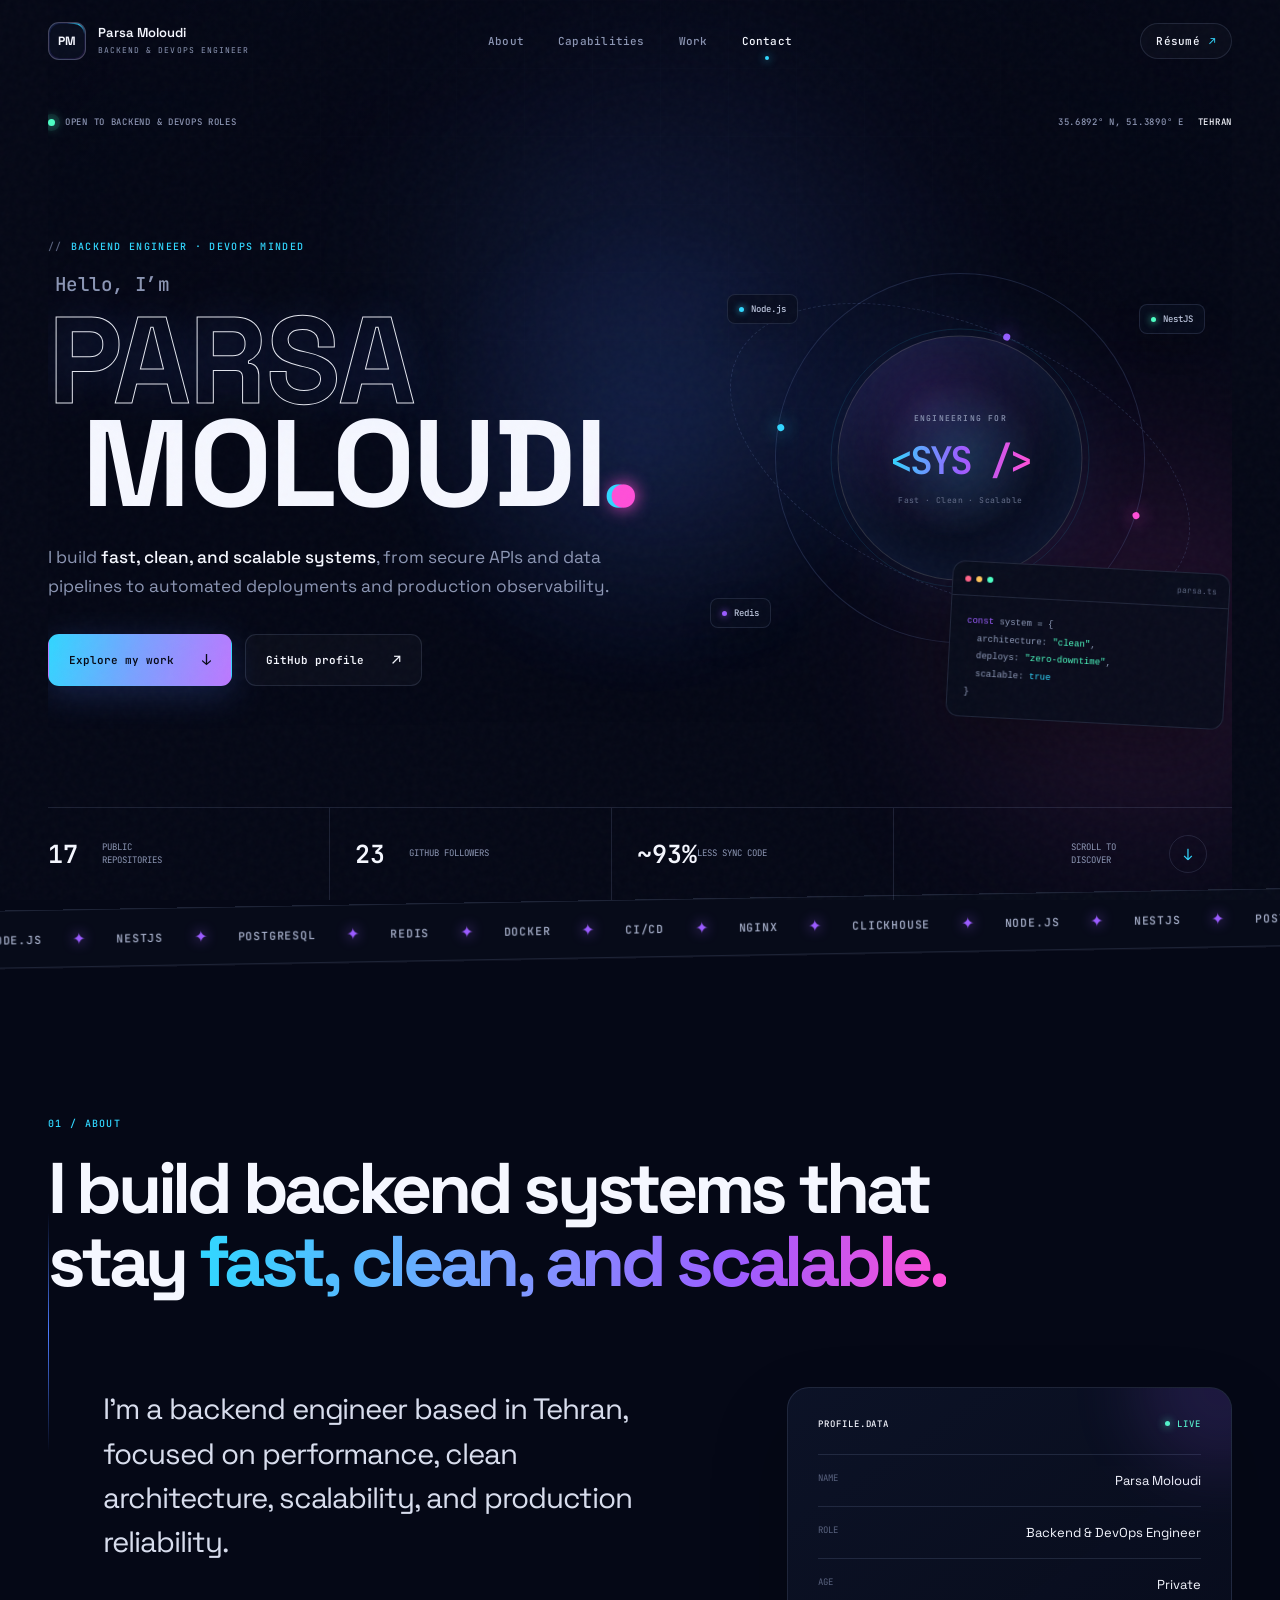
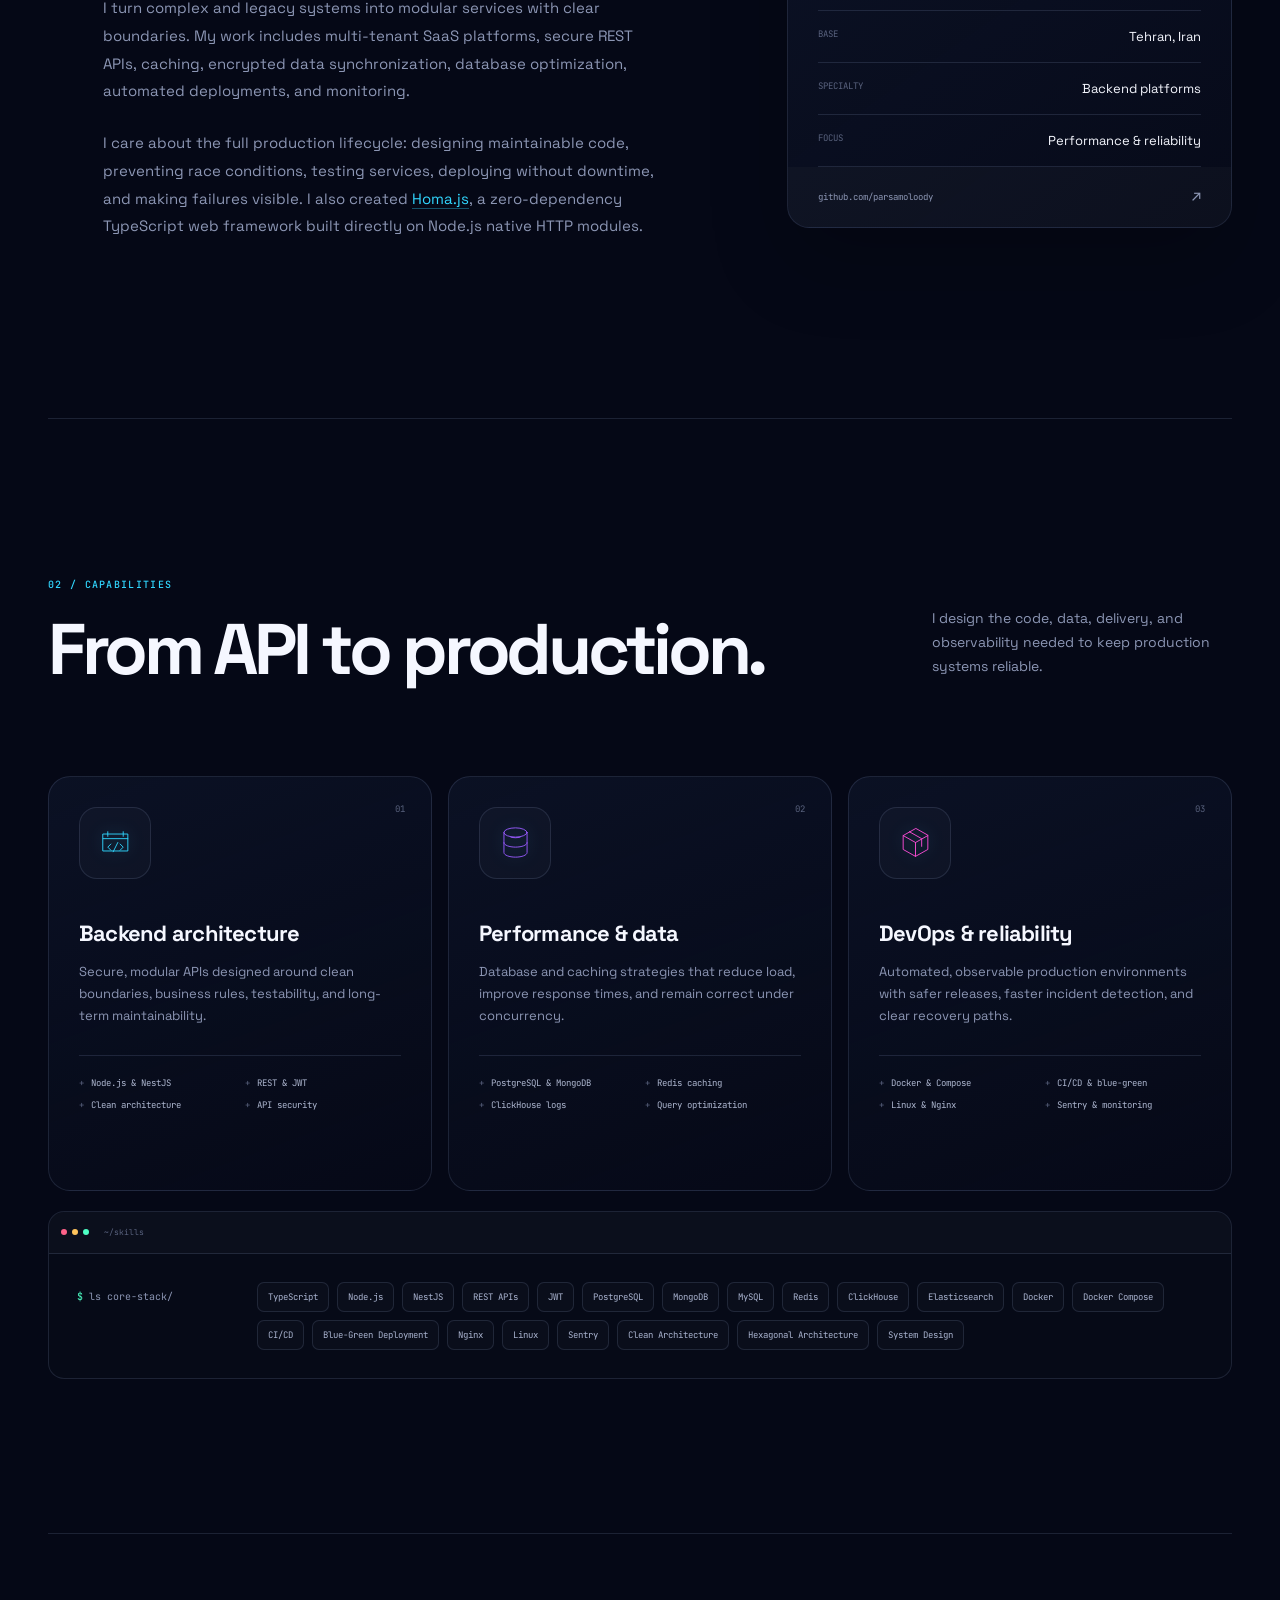
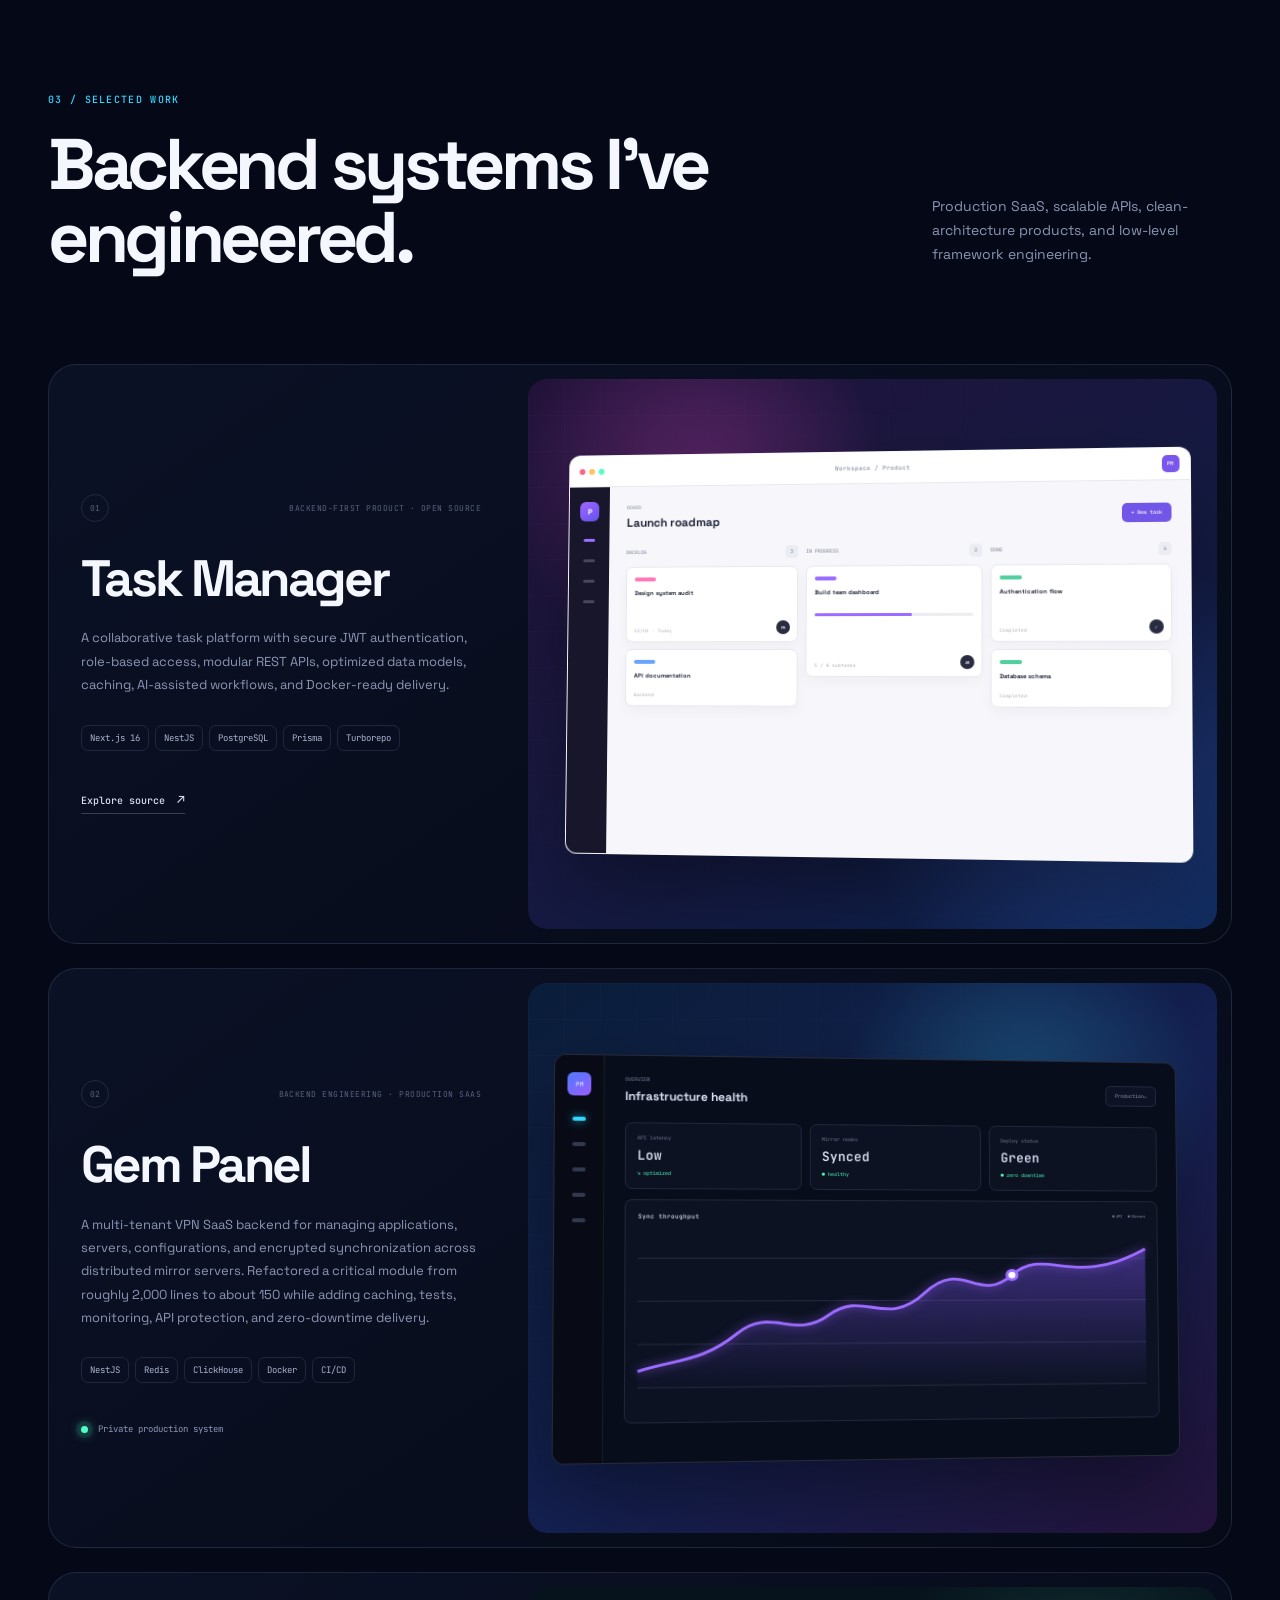
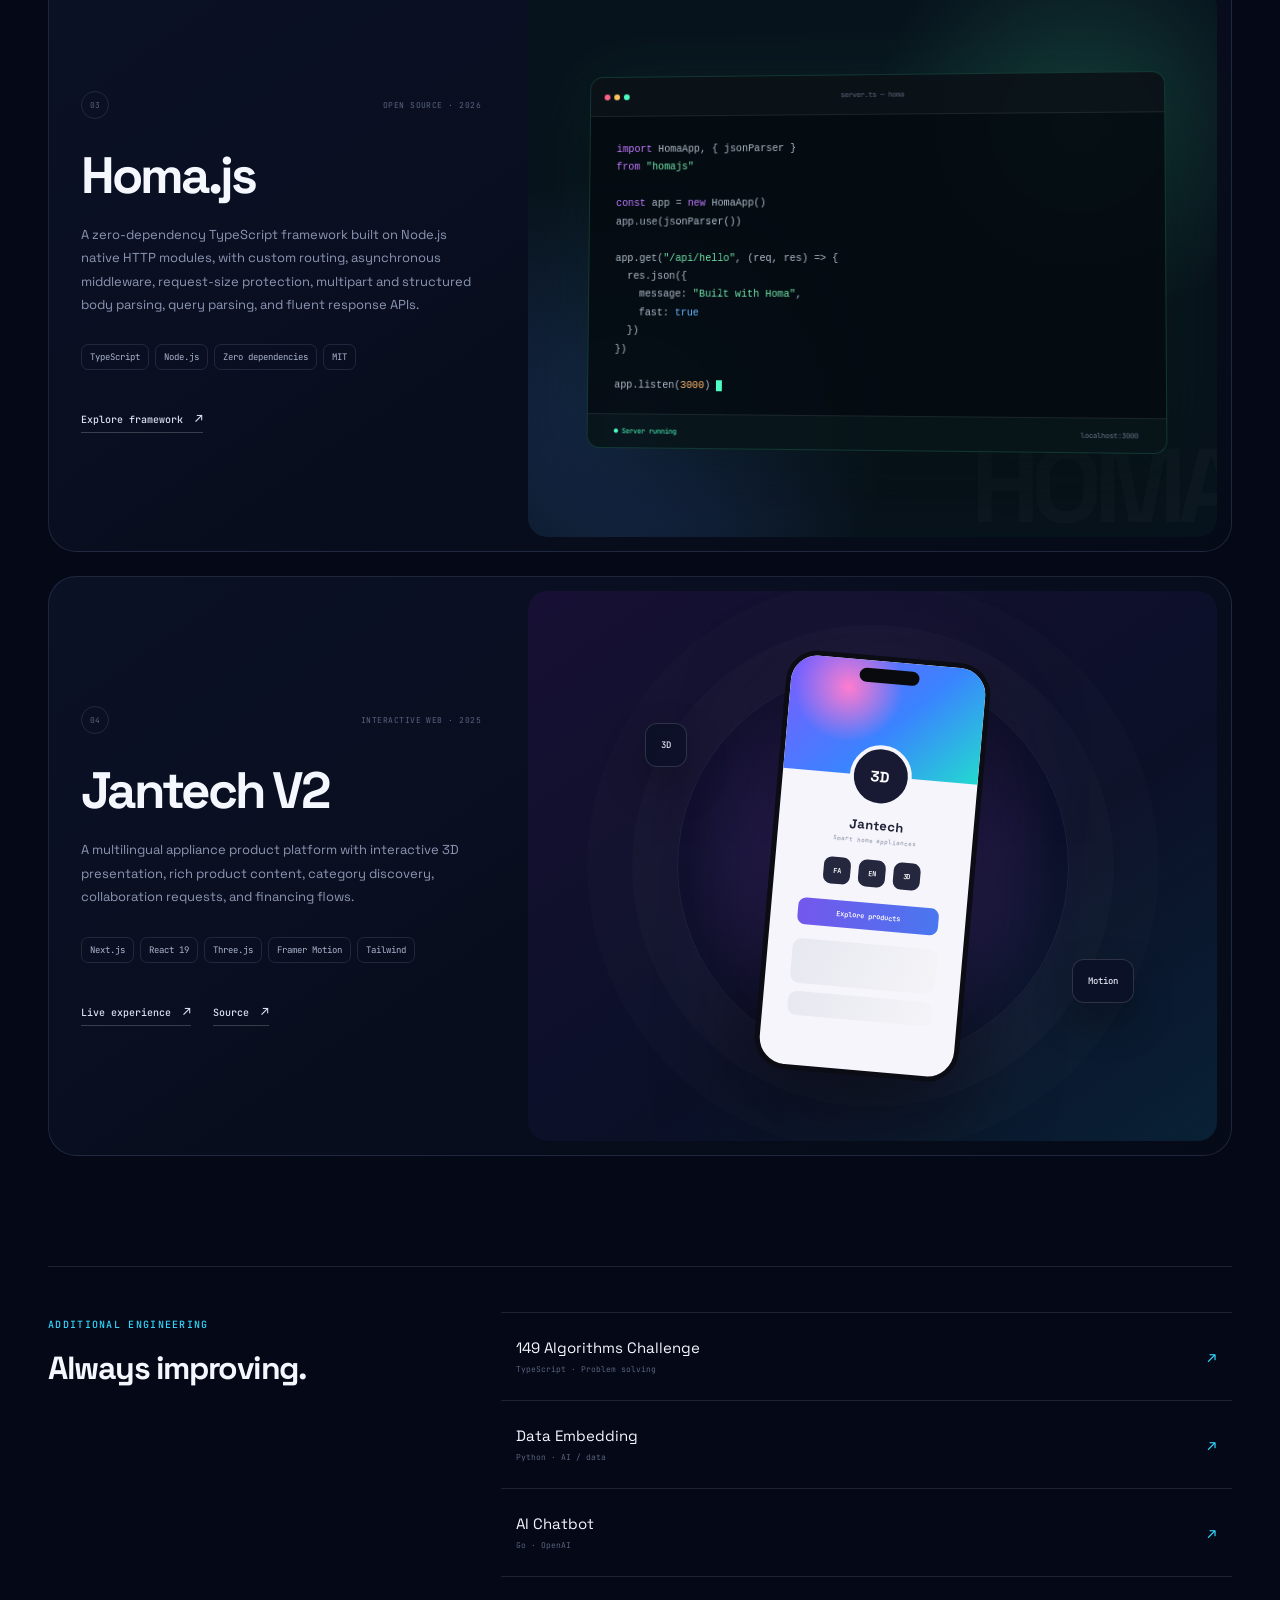
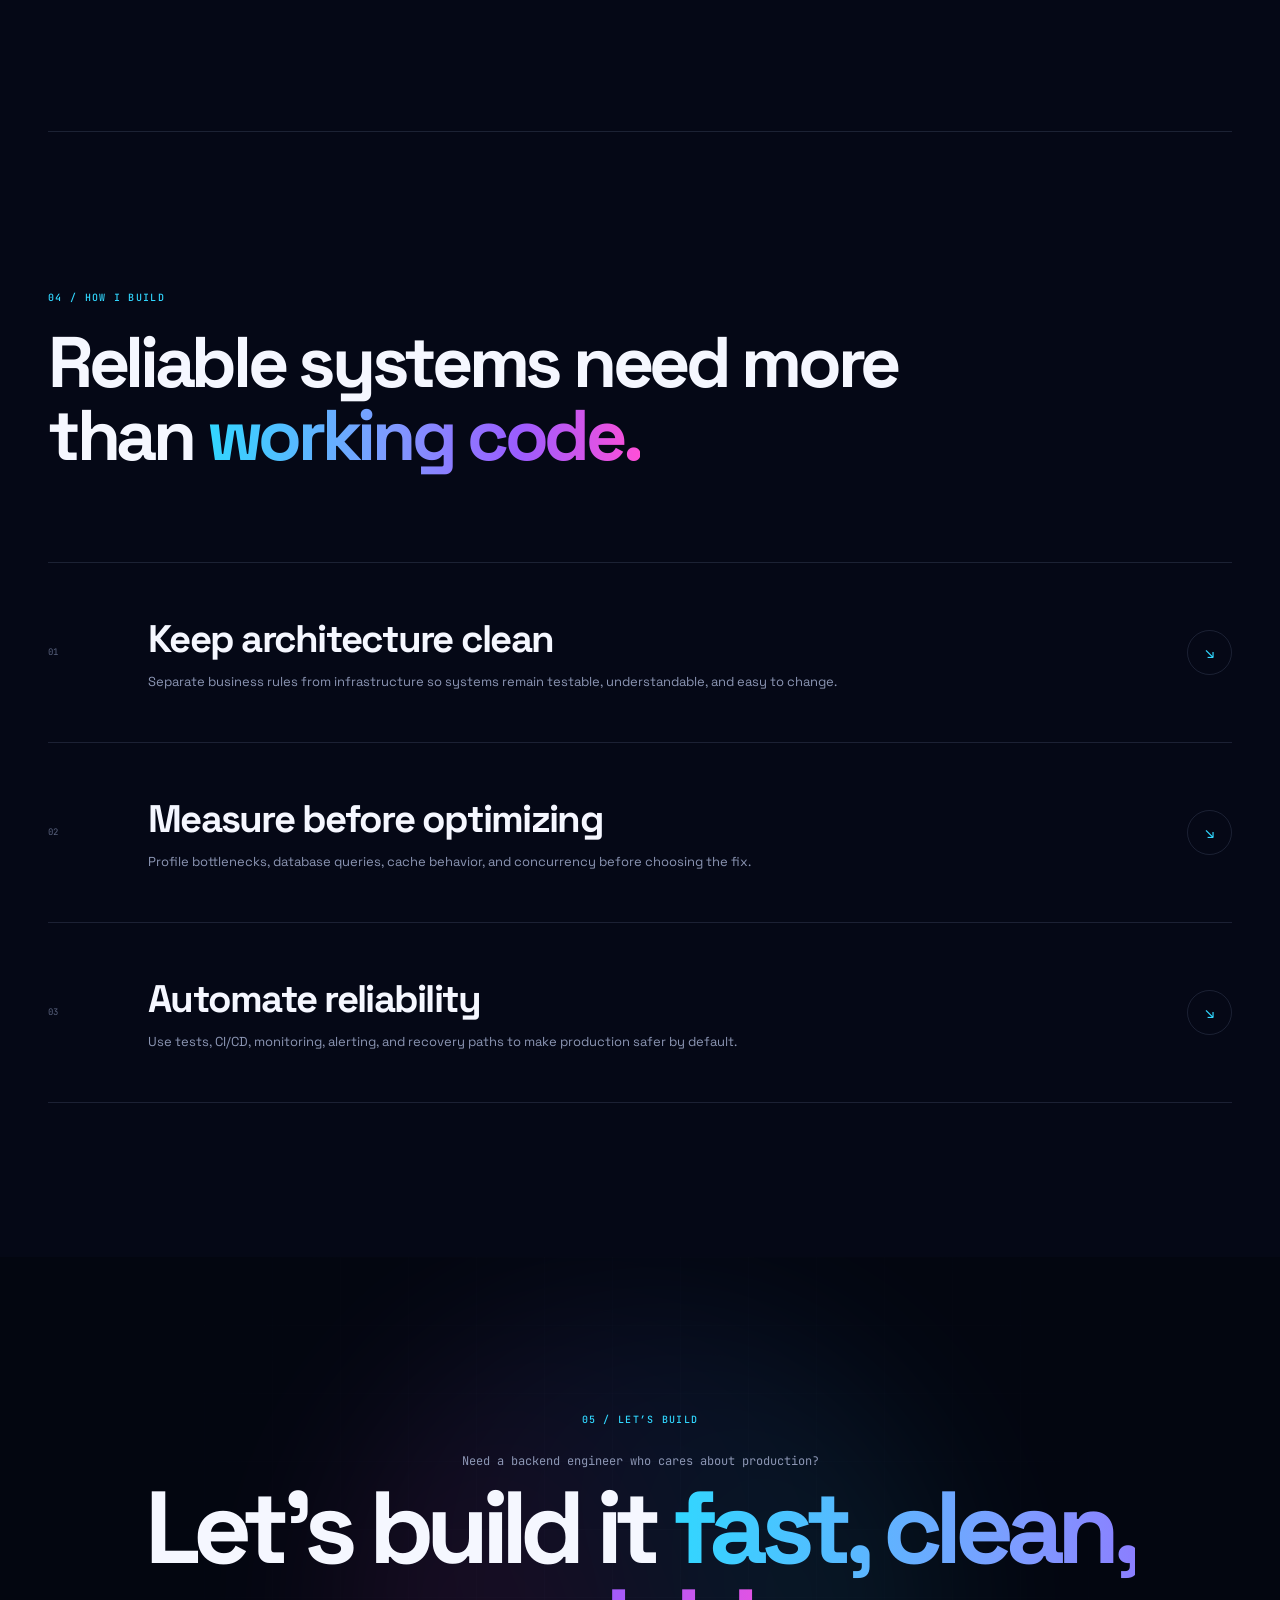
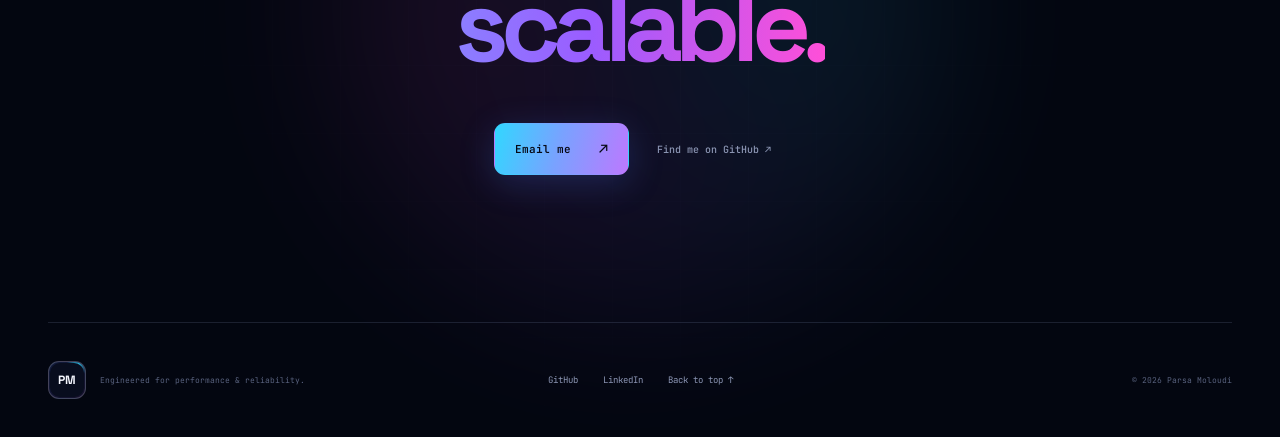
==== commit 50a7bf32: "Refocus portfolio copy for backend and DevOps roles" ====
--- a/index.html
+++ b/index.html
@@ -3,12 +3,12 @@
 <head>
   <meta charset="UTF-8">
   <meta name="viewport" content="width=device-width, initial-scale=1.0">
-  <meta name="description" content="Parsa Moloudi is a full-stack engineer in Tehran building scalable web products, backend systems, and open-source developer tools.">
+  <meta name="description" content="Parsa Moloudi is a backend and DevOps engineer in Tehran building high-performance APIs, scalable platforms, reliable infrastructure, and clean software systems.">
   <meta name="theme-color" content="#050816">
-  <meta property="og:title" content="Parsa Moloudi | Full-stack Engineer">
-  <meta property="og:description" content="Full-stack products, backend systems, and open-source tools built with TypeScript, React, Node.js, and more.">
+  <meta property="og:title" content="Parsa Moloudi | Backend &amp; DevOps Engineer">
+  <meta property="og:description" content="Clean, scalable backend systems, zero-downtime delivery, observability, and open-source Node.js engineering.">
   <meta property="og:type" content="website">
-  <title>Parsa Moloudi | Full-stack Engineer</title>
+  <title>Parsa Moloudi | Backend &amp; DevOps Engineer</title>
   <link rel="preconnect" href="https://fonts.googleapis.com">
   <link rel="preconnect" href="https://fonts.gstatic.com" crossorigin>
   <link href="https://fonts.googleapis.com/css2?family=JetBrains+Mono:wght@400;500;600&family=Space+Grotesk:wght@400;500;600;700&display=swap" rel="stylesheet">
@@ -24,7 +24,7 @@
   <header class="site-header" id="top">
     <a class="brand" href="#top" aria-label="Parsa Moloudi, back to top">
       <span class="brand-mark">PM</span>
-      <span class="brand-copy">Parsa Moloudi<small>Full-stack engineer</small></span>
+      <span class="brand-copy">Parsa Moloudi<small>Backend &amp; DevOps engineer</small></span>
     </a>
 
     <nav class="desktop-nav" aria-label="Primary navigation">
@@ -62,19 +62,19 @@
       <div class="hero-orb orb-two" aria-hidden="true"></div>
 
       <div class="hero-top reveal">
-        <span class="availability"><i></i> Available for ambitious builds</span>
+        <span class="availability"><i></i> Open to backend &amp; DevOps roles</span>
         <span class="hero-location">35.6892° N, 51.3890° E <b>Tehran</b></span>
       </div>
 
       <div class="hero-main">
         <div class="hero-copy">
-          <p class="eyebrow reveal">Full-stack engineer · Open-source builder</p>
+          <p class="eyebrow reveal">Backend engineer · DevOps minded</p>
           <h1 id="hero-title" class="hero-title reveal">
             <span class="hero-greeting">Hello, I’m</span>
             <span class="hero-name" data-text="PARSA">PARSA</span>
             <span class="hero-surname">MOLOUDI<span class="rgb-dot">.</span></span>
           </h1>
-          <p class="hero-intro reveal">I engineer <strong>complete digital products</strong>, from expressive interfaces to scalable APIs and the infrastructure behind them.</p>
+          <p class="hero-intro reveal">I build <strong>fast, clean, and scalable systems</strong>, from secure APIs and data pipelines to automated deployments and production observability.</p>
           <div class="hero-actions reveal">
             <a class="button button-primary" href="#work"><span>Explore my work</span><b aria-hidden="true">↓</b></a>
             <a class="button button-ghost" href="https://github.com/parsamoloody" target="_blank" rel="noopener"><span>GitHub profile</span><b aria-hidden="true">↗</b></a>
@@ -86,51 +86,51 @@
           <div class="orbit orbit-two"></div>
           <div class="profile-core">
             <div class="core-glow"></div>
-            <span class="core-label">BUILDING WITH</span>
-            <strong>&lt;TS /&gt;</strong>
-            <small>Ideas → Systems</small>
-          </div>
-          <div class="floating-tag tag-react">React</div>
-          <div class="floating-tag tag-node">Node.js</div>
-          <div class="floating-tag tag-data">PostgreSQL</div>
-          <div class="floating-tag tag-devops">Docker</div>
+            <span class="core-label">ENGINEERING FOR</span>
+            <strong>&lt;SYS /&gt;</strong>
+            <small>Fast · Clean · Scalable</small>
+          </div>
+          <div class="floating-tag tag-react">Node.js</div>
+          <div class="floating-tag tag-node">NestJS</div>
+          <div class="floating-tag tag-data">Redis</div>
+          <div class="floating-tag tag-devops">CI/CD</div>
           <div class="visual-card code-card">
             <div class="code-card-head"><span></span><span></span><span></span><b>parsa.ts</b></div>
-            <pre><code><i>const</i> engineer = {
-  focus: <em>"full-stack"</em>,
-  ships: <em>"real products"</em>,
-  status: <strong>true</strong>
+            <pre><code><i>const</i> system = {
+  architecture: <em>"clean"</em>,
+  deploys: <em>"zero-downtime"</em>,
+  scalable: <strong>true</strong>
 }</code></pre>
           </div>
         </div>
       </div>
 
-      <div class="hero-stats reveal" aria-label="GitHub profile highlights">
+      <div class="hero-stats reveal" aria-label="Engineering highlights">
         <div><strong class="counter" data-target="17">17</strong><span>Public repositories</span></div>
         <div><strong class="counter" data-target="23">23</strong><span>GitHub followers</span></div>
-        <div><strong>3+</strong><span>Engineering domains</span></div>
+        <div><strong>~93%</strong><span>Less sync code</span></div>
         <a href="#about"><span>Scroll to discover</span><i aria-hidden="true">↓</i></a>
       </div>
     </section>
 
     <div class="tech-marquee" aria-label="Technology stack">
       <div class="marquee-track">
-        <span>TypeScript</span><i>✦</i><span>Next.js</span><i>✦</i><span>NestJS</span><i>✦</i><span>PostgreSQL</span><i>✦</i><span>Node.js</span><i>✦</i><span>React</span><i>✦</i><span>Redis</span><i>✦</i><span>Docker</span><i>✦</i>
-        <span>TypeScript</span><i>✦</i><span>Next.js</span><i>✦</i><span>NestJS</span><i>✦</i><span>PostgreSQL</span><i>✦</i><span>Node.js</span><i>✦</i><span>React</span><i>✦</i><span>Redis</span><i>✦</i><span>Docker</span><i>✦</i>
+        <span>Node.js</span><i>✦</i><span>NestJS</span><i>✦</i><span>PostgreSQL</span><i>✦</i><span>Redis</span><i>✦</i><span>Docker</span><i>✦</i><span>CI/CD</span><i>✦</i><span>Nginx</span><i>✦</i><span>ClickHouse</span><i>✦</i>
+        <span>Node.js</span><i>✦</i><span>NestJS</span><i>✦</i><span>PostgreSQL</span><i>✦</i><span>Redis</span><i>✦</i><span>Docker</span><i>✦</i><span>CI/CD</span><i>✦</i><span>Nginx</span><i>✦</i><span>ClickHouse</span><i>✦</i>
       </div>
     </div>
 
     <section class="about section-shell section-block" id="about" aria-labelledby="about-title">
       <div class="section-heading reveal">
         <span class="section-number">01 / ABOUT</span>
-        <h2 id="about-title">I turn complex requirements into <span class="gradient-text">clear, working systems.</span></h2>
+        <h2 id="about-title">I build backend systems that stay <span class="gradient-text">fast, clean, and scalable.</span></h2>
       </div>
 
       <div class="about-layout">
         <div class="about-story reveal">
-          <p class="lead">I’m a full-stack developer based in Tehran, focused on building products that are useful, maintainable, and ready to grow.</p>
-          <p>My work spans polished React interfaces, modular backend services, database architecture, automation, and deployment. I enjoy understanding the entire system, then choosing the simplest architecture that can do the job well.</p>
-          <p>Beyond product work, I explore framework internals, algorithms, AI embeddings, and developer tooling. That curiosity led me to create <a href="https://github.com/parsamoloody/homa" target="_blank" rel="noopener">Homa.js</a>, a zero-dependency TypeScript web framework for Node.js.</p>
+          <p class="lead">I’m a backend engineer based in Tehran, focused on performance, clean architecture, scalability, and production reliability.</p>
+          <p>I turn complex and legacy systems into modular services with clear boundaries. My work includes multi-tenant SaaS platforms, secure REST APIs, caching, encrypted data synchronization, database optimization, automated deployments, and monitoring.</p>
+          <p>I care about the full production lifecycle: designing maintainable code, preventing race conditions, testing services, deploying without downtime, and making failures visible. I also created <a href="https://github.com/parsamoloody/homa" target="_blank" rel="noopener">Homa.js</a>, a zero-dependency TypeScript web framework built directly on Node.js native HTTP modules.</p>
         </div>
 
         <aside class="profile-panel reveal" aria-label="Quick profile facts">
@@ -138,11 +138,11 @@
           <div class="profile-panel-head"><span>PROFILE.DATA</span><i>LIVE</i></div>
           <dl>
             <div><dt>Name</dt><dd>Parsa Moloudi</dd></div>
-            <div><dt>Role</dt><dd>Full-stack Engineer</dd></div>
+            <div><dt>Role</dt><dd>Backend &amp; DevOps Engineer</dd></div>
             <div><dt>Age</dt><dd>Private</dd></div>
             <div><dt>Base</dt><dd>Tehran, Iran</dd></div>
-            <div><dt>Company</dt><dd>PERSML</dd></div>
-            <div><dt>Focus</dt><dd>Products &amp; systems</dd></div>
+            <div><dt>Specialty</dt><dd>Backend platforms</dd></div>
+            <div><dt>Focus</dt><dd>Performance &amp; reliability</dd></div>
           </dl>
           <a href="https://github.com/parsamoloody" target="_blank" rel="noopener"><span>github.com/parsamoloody</span><b>↗</b></a>
         </aside>
@@ -153,9 +153,9 @@
       <div class="section-heading split-heading reveal">
         <div>
           <span class="section-number">02 / CAPABILITIES</span>
-          <h2 id="capabilities-title">From browser to database.</h2>
-        </div>
-        <p>I work across the stack, connecting product thinking with reliable engineering.</p>
+          <h2 id="capabilities-title">From API to production.</h2>
+        </div>
+        <p>I design the code, data, delivery, and observability needed to keep production systems reliable.</p>
       </div>
 
       <div class="capability-grid">
@@ -164,9 +164,9 @@
             <svg viewBox="0 0 48 48"><path d="M8 13h32v22H8zM8 19h32M14 10v6M34 10v6"/><path d="m18 26-4 4 4 4M30 26l4 4-4 4M27 24l-6 12"/></svg>
           </div>
           <span class="card-index">01</span>
-          <h3>Product interfaces</h3>
-          <p>Responsive applications, dashboards, component systems, state management, motion, and accessible user experiences.</p>
-          <ul><li>React &amp; Next.js</li><li>TypeScript</li><li>Redux Toolkit</li><li>CSS &amp; motion</li></ul>
+          <h3>Backend architecture</h3>
+          <p>Secure, modular APIs designed around clean boundaries, business rules, testability, and long-term maintainability.</p>
+          <ul><li>Node.js &amp; NestJS</li><li>REST &amp; JWT</li><li>Clean architecture</li><li>API security</li></ul>
         </article>
 
         <article class="capability-card reveal">
@@ -174,9 +174,9 @@
             <svg viewBox="0 0 48 48"><ellipse cx="24" cy="11" rx="15" ry="6"/><path d="M9 11v13c0 3.3 6.7 6 15 6s15-2.7 15-6V11M9 24v13c0 3.3 6.7 6 15 6s15-2.7 15-6V24"/><path d="M18 17c1.8.5 3.8.8 6 .8s4.2-.3 6-.8"/></svg>
           </div>
           <span class="card-index">02</span>
-          <h3>Backend systems</h3>
-          <p>Clean APIs, authentication, permissions, queues, notifications, data models, and maintainable service architecture.</p>
-          <ul><li>Node.js &amp; NestJS</li><li>PostgreSQL &amp; MySQL</li><li>Prisma &amp; TypeORM</li><li>Redis &amp; REST APIs</li></ul>
+          <h3>Performance &amp; data</h3>
+          <p>Database and caching strategies that reduce load, improve response times, and remain correct under concurrency.</p>
+          <ul><li>PostgreSQL &amp; MongoDB</li><li>Redis caching</li><li>ClickHouse logs</li><li>Query optimization</li></ul>
         </article>
 
         <article class="capability-card reveal">
@@ -184,9 +184,9 @@
             <svg viewBox="0 0 48 48"><path d="M24 6 8 15v18l16 9 16-9V15zM8 15l16 9 16-9M24 24v18"/><path d="m16 10 16 9v10"/></svg>
           </div>
           <span class="card-index">03</span>
-          <h3>Infrastructure &amp; data</h3>
-          <p>Containerized workflows, web servers, deployment pipelines, observability, and practical AI/data experiments.</p>
-          <ul><li>Docker &amp; Nginx</li><li>Linux &amp; Git</li><li>Python &amp; embeddings</li><li>Testing &amp; monitoring</li></ul>
+          <h3>DevOps &amp; reliability</h3>
+          <p>Automated, observable production environments with safer releases, faster incident detection, and clear recovery paths.</p>
+          <ul><li>Docker &amp; Compose</li><li>CI/CD &amp; blue-green</li><li>Linux &amp; Nginx</li><li>Sentry &amp; monitoring</li></ul>
         </article>
       </div>
 
@@ -195,7 +195,7 @@
         <div class="console-body">
           <p><i>$</i> ls core-stack/</p>
           <div class="skill-cloud">
-            <span>TypeScript</span><span>JavaScript</span><span>PHP</span><span>React</span><span>Next.js</span><span>Node.js</span><span>NestJS</span><span>Laravel</span><span>PostgreSQL</span><span>MySQL</span><span>ClickHouse</span><span>Prisma</span><span>TypeORM</span><span>Redis</span><span>Docker</span><span>Nginx</span><span>Python</span><span>Go</span><span>REST APIs</span><span>Git</span><span>Linux</span>
+            <span>TypeScript</span><span>Node.js</span><span>NestJS</span><span>REST APIs</span><span>JWT</span><span>PostgreSQL</span><span>MongoDB</span><span>MySQL</span><span>Redis</span><span>ClickHouse</span><span>Elasticsearch</span><span>Docker</span><span>Docker Compose</span><span>CI/CD</span><span>Blue-Green Deployment</span><span>Nginx</span><span>Linux</span><span>Sentry</span><span>Clean Architecture</span><span>Hexagonal Architecture</span><span>System Design</span>
           </div>
         </div>
       </div>
@@ -205,17 +205,17 @@
       <div class="section-heading split-heading reveal">
         <div>
           <span class="section-number">03 / SELECTED WORK</span>
-          <h2 id="work-title">Systems I’ve shipped.</h2>
-        </div>
-        <p>Selected product, platform, and open-source work grounded in real engineering challenges.</p>
+          <h2 id="work-title">Backend systems I’ve engineered.</h2>
+        </div>
+        <p>Production SaaS, scalable APIs, clean-architecture products, and low-level framework engineering.</p>
       </div>
 
       <div class="project-list">
         <article class="project-card project-task reveal" data-tilt>
           <div class="project-info">
-            <div class="project-meta"><span>01</span><span>Full-stack product · 2026</span></div>
+            <div class="project-meta"><span>01</span><span>Backend-first product · Open source</span></div>
             <h3>Task Manager</h3>
-            <p>A modern team productivity platform with workspaces, Kanban boards, lists, tasks, authentication, and a modular monorepo architecture.</p>
+            <p>A collaborative task platform with secure JWT authentication, role-based access, modular REST APIs, optimized data models, caching, AI-assisted workflows, and Docker-ready delivery.</p>
             <div class="project-tags"><span>Next.js 16</span><span>NestJS</span><span>PostgreSQL</span><span>Prisma</span><span>Turborepo</span></div>
             <div class="project-links">
               <a href="https://github.com/parsamoloody/taks_manager" target="_blank" rel="noopener">Explore source <b>↗</b></a>
@@ -241,19 +241,19 @@
 
         <article class="project-card project-b2b reveal" data-tilt>
           <div class="project-info">
-            <div class="project-meta"><span>02</span><span>B2B platform · Production work</span></div>
-            <h3>Ad Monetization Platform</h3>
-            <p>A multi-role B2B operations platform for managing AdMob apps, AdSense sites, performance reports, users, finance workflows, invoices, and notifications.</p>
-            <div class="project-tags"><span>Next.js</span><span>NestJS / Laravel</span><span>MySQL</span><span>Redis</span><span>ClickHouse</span></div>
+            <div class="project-meta"><span>02</span><span>Backend engineering · Production SaaS</span></div>
+            <h3>Gem Panel</h3>
+            <p>A multi-tenant VPN SaaS backend for managing applications, servers, configurations, and encrypted synchronization across distributed mirror servers. Refactored a critical module from roughly 2,000 lines to about 150 while adding caching, tests, monitoring, API protection, and zero-downtime delivery.</p>
+            <div class="project-tags"><span>NestJS</span><span>Redis</span><span>ClickHouse</span><span>Docker</span><span>CI/CD</span></div>
             <div class="project-links"><span class="private-label"><i></i> Private production system</span></div>
           </div>
           <div class="project-visual b2b-visual" aria-hidden="true">
             <div class="dashboard-shell">
               <div class="dash-sidebar"><b>PM</b><span class="active"></span><span></span><span></span><span></span><span></span></div>
               <div class="dash-content">
-                <div class="dash-head"><div><small>OVERVIEW</small><strong>Performance dashboard</strong></div><span class="mock-button">Jul 01 — Jul 31⌄</span></div>
-                <div class="metric-row"><div><span>Revenue</span><strong>$84.2K</strong><small>↗ 12.4%</small></div><div><span>Active apps</span><strong>128</strong><small>↗ 8 new</small></div><div><span>Impressions</span><strong>4.8M</strong><small>↗ 18.2%</small></div></div>
-                <div class="chart-panel"><div class="chart-title"><span>Revenue overview</span><small>● AdMob&nbsp;&nbsp; ● AdSense</small></div><svg viewBox="0 0 500 170" preserveAspectRatio="none" aria-hidden="true"><defs><linearGradient id="chartFill" x1="0" y1="0" x2="0" y2="1"><stop offset="0" stop-color="#8157ff" stop-opacity=".4"/><stop offset="1" stop-color="#8157ff" stop-opacity="0"/></linearGradient></defs><path class="chart-grid" d="M0 30H500M0 75H500M0 120H500M0 165H500"/><path class="chart-fill" d="M0 148 C40 135 62 138 95 109 S150 117 184 90 S240 105 278 67 S330 80 365 48 S425 64 500 20 L500 170 L0 170Z"/><path class="chart-line" d="M0 148 C40 135 62 138 95 109 S150 117 184 90 S240 105 278 67 S330 80 365 48 S425 64 500 20"/><circle cx="365" cy="48" r="5"/></svg></div>
+                <div class="dash-head"><div><small>OVERVIEW</small><strong>Infrastructure health</strong></div><span class="mock-button">Production⌄</span></div>
+                <div class="metric-row"><div><span>API latency</span><strong>Low</strong><small>↘ optimized</small></div><div><span>Mirror nodes</span><strong>Synced</strong><small>● healthy</small></div><div><span>Deploy status</span><strong>Green</strong><small>● zero downtime</small></div></div>
+                <div class="chart-panel"><div class="chart-title"><span>Sync throughput</span><small>● API&nbsp;&nbsp; ● Mirrors</small></div><svg viewBox="0 0 500 170" preserveAspectRatio="none" aria-hidden="true"><defs><linearGradient id="chartFill" x1="0" y1="0" x2="0" y2="1"><stop offset="0" stop-color="#8157ff" stop-opacity=".4"/><stop offset="1" stop-color="#8157ff" stop-opacity="0"/></linearGradient></defs><path class="chart-grid" d="M0 30H500M0 75H500M0 120H500M0 165H500"/><path class="chart-fill" d="M0 148 C40 135 62 138 95 109 S150 117 184 90 S240 105 278 67 S330 80 365 48 S425 64 500 20 L500 170 L0 170Z"/><path class="chart-line" d="M0 148 C40 135 62 138 95 109 S150 117 184 90 S240 105 278 67 S330 80 365 48 S425 64 500 20"/><circle cx="365" cy="48" r="5"/></svg></div>
               </div>
             </div>
           </div>
@@ -263,7 +263,7 @@
           <div class="project-info">
             <div class="project-meta"><span>03</span><span>Open source · 2026</span></div>
             <h3>Homa.js</h3>
-            <p>A lightweight, zero-dependency Node.js web framework with native TypeScript support, expressive routing, middleware, body parsing, and type-safe APIs.</p>
+            <p>A zero-dependency TypeScript framework built on Node.js native HTTP modules, with custom routing, asynchronous middleware, request-size protection, multipart and structured body parsing, query parsing, and fluent response APIs.</p>
             <div class="project-tags"><span>TypeScript</span><span>Node.js</span><span>Zero dependencies</span><span>MIT</span></div>
             <div class="project-links"><a href="https://github.com/parsamoloody/homa" target="_blank" rel="noopener">Explore framework <b>↗</b></a></div>
           </div>
@@ -317,7 +317,7 @@
       </div>
 
       <div class="more-work reveal">
-        <div><span class="section-number">MORE EXPLORATIONS</span><h3>Curiosity, committed.</h3></div>
+        <div><span class="section-number">ADDITIONAL ENGINEERING</span><h3>Always improving.</h3></div>
         <div class="repo-links">
           <a href="https://github.com/parsamoloody/149AlgorithmsChallenge" target="_blank" rel="noopener"><span>149 Algorithms Challenge<small>TypeScript · Problem solving</small></span><b>↗</b></a>
           <a href="https://github.com/parsamoloody/data-embedding" target="_blank" rel="noopener"><span>Data Embedding<small>Python · AI / data</small></span><b>↗</b></a>
@@ -329,12 +329,12 @@
     <section class="principles section-shell section-block" aria-labelledby="principles-title">
       <div class="section-heading reveal">
         <span class="section-number">04 / HOW I BUILD</span>
-        <h2 id="principles-title">Strong products need more than <span class="gradient-text">working code.</span></h2>
+        <h2 id="principles-title">Reliable systems need more than <span class="gradient-text">working code.</span></h2>
       </div>
       <div class="principle-list">
-        <article class="reveal"><span>01</span><div><h3>Understand the system</h3><p>Start with users, constraints, data, and failure modes before choosing the tools.</p></div><i>↘</i></article>
-        <article class="reveal"><span>02</span><div><h3>Design for change</h3><p>Build clear boundaries and reusable patterns so the product can evolve without slowing down.</p></div><i>↘</i></article>
-        <article class="reveal"><span>03</span><div><h3>Ship the whole experience</h3><p>Performance, accessibility, deployment, and maintainability are product features too.</p></div><i>↘</i></article>
+        <article class="reveal"><span>01</span><div><h3>Keep architecture clean</h3><p>Separate business rules from infrastructure so systems remain testable, understandable, and easy to change.</p></div><i>↘</i></article>
+        <article class="reveal"><span>02</span><div><h3>Measure before optimizing</h3><p>Profile bottlenecks, database queries, cache behavior, and concurrency before choosing the fix.</p></div><i>↘</i></article>
+        <article class="reveal"><span>03</span><div><h3>Automate reliability</h3><p>Use tests, CI/CD, monitoring, alerting, and recovery paths to make production safer by default.</p></div><i>↘</i></article>
       </div>
     </section>
 
@@ -343,15 +343,15 @@
       <div class="contact-orb" aria-hidden="true"></div>
       <div class="contact-inner reveal">
         <span class="section-number">05 / LET’S BUILD</span>
-        <p>Have a product, platform, or hard technical problem?</p>
-        <h2 id="contact-title">Let’s turn it into something <span class="gradient-text">real.</span></h2>
+        <p>Need a backend engineer who cares about production?</p>
+        <h2 id="contact-title">Let’s build it <span class="gradient-text">fast, clean, scalable.</span></h2>
         <div class="contact-actions">
-          <a class="button button-primary" href="https://www.linkedin.com/in/parsamoloodi/" target="_blank" rel="noopener"><span>Start a conversation</span><b>↗</b></a>
+          <a class="button button-primary" href="mailto:parsamoloody@gmail.com"><span>Email me</span><b>↗</b></a>
           <a class="text-link" href="https://github.com/parsamoloody" target="_blank" rel="noopener">Find me on GitHub <b>↗</b></a>
         </div>
       </div>
       <footer class="site-footer">
-        <div><span class="brand-mark">PM</span><p>Designed &amp; engineered with intent.</p></div>
+        <div><span class="brand-mark">PM</span><p>Engineered for performance &amp; reliability.</p></div>
         <div class="footer-links"><a href="https://github.com/parsamoloody" target="_blank" rel="noopener">GitHub</a><a href="https://www.linkedin.com/in/parsamoloodi/" target="_blank" rel="noopener">LinkedIn</a><a href="#top">Back to top ↑</a></div>
         <p>© <span id="year">2026</span> Parsa Moloudi</p>
       </footer>
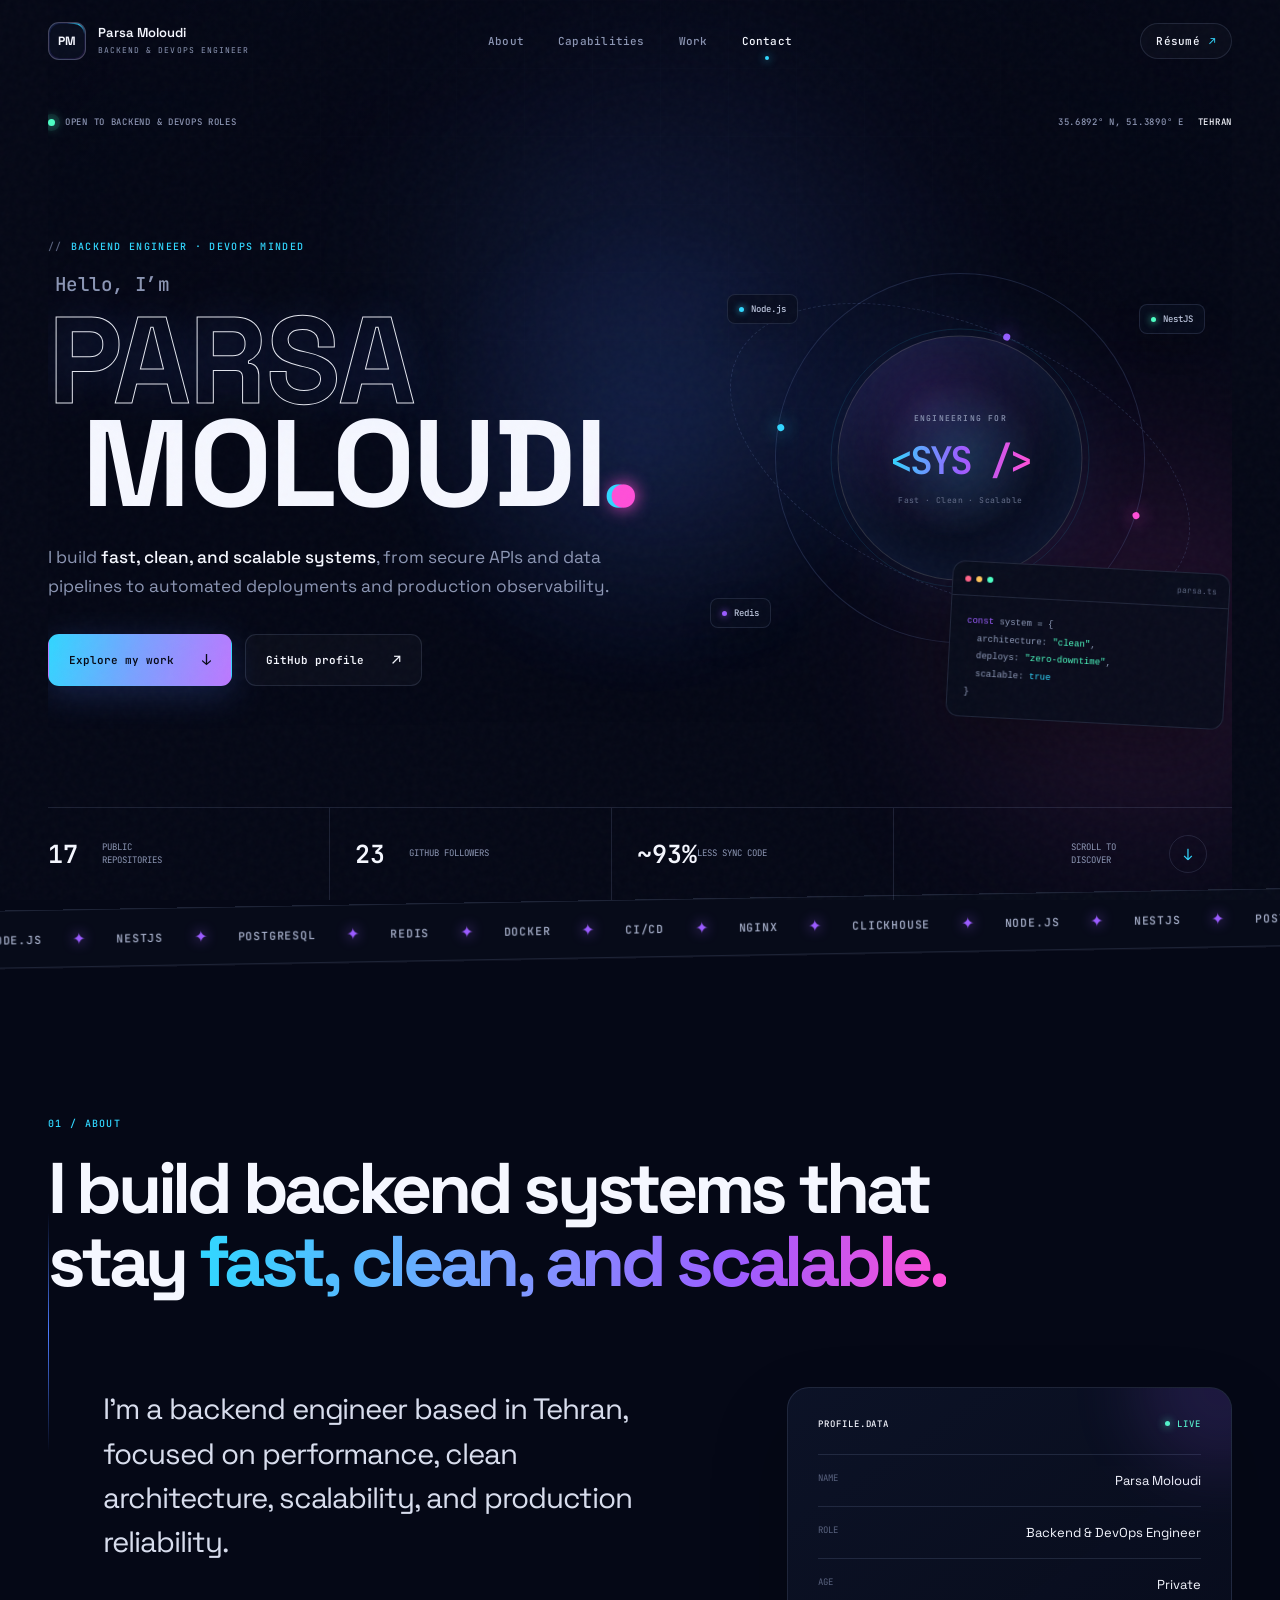
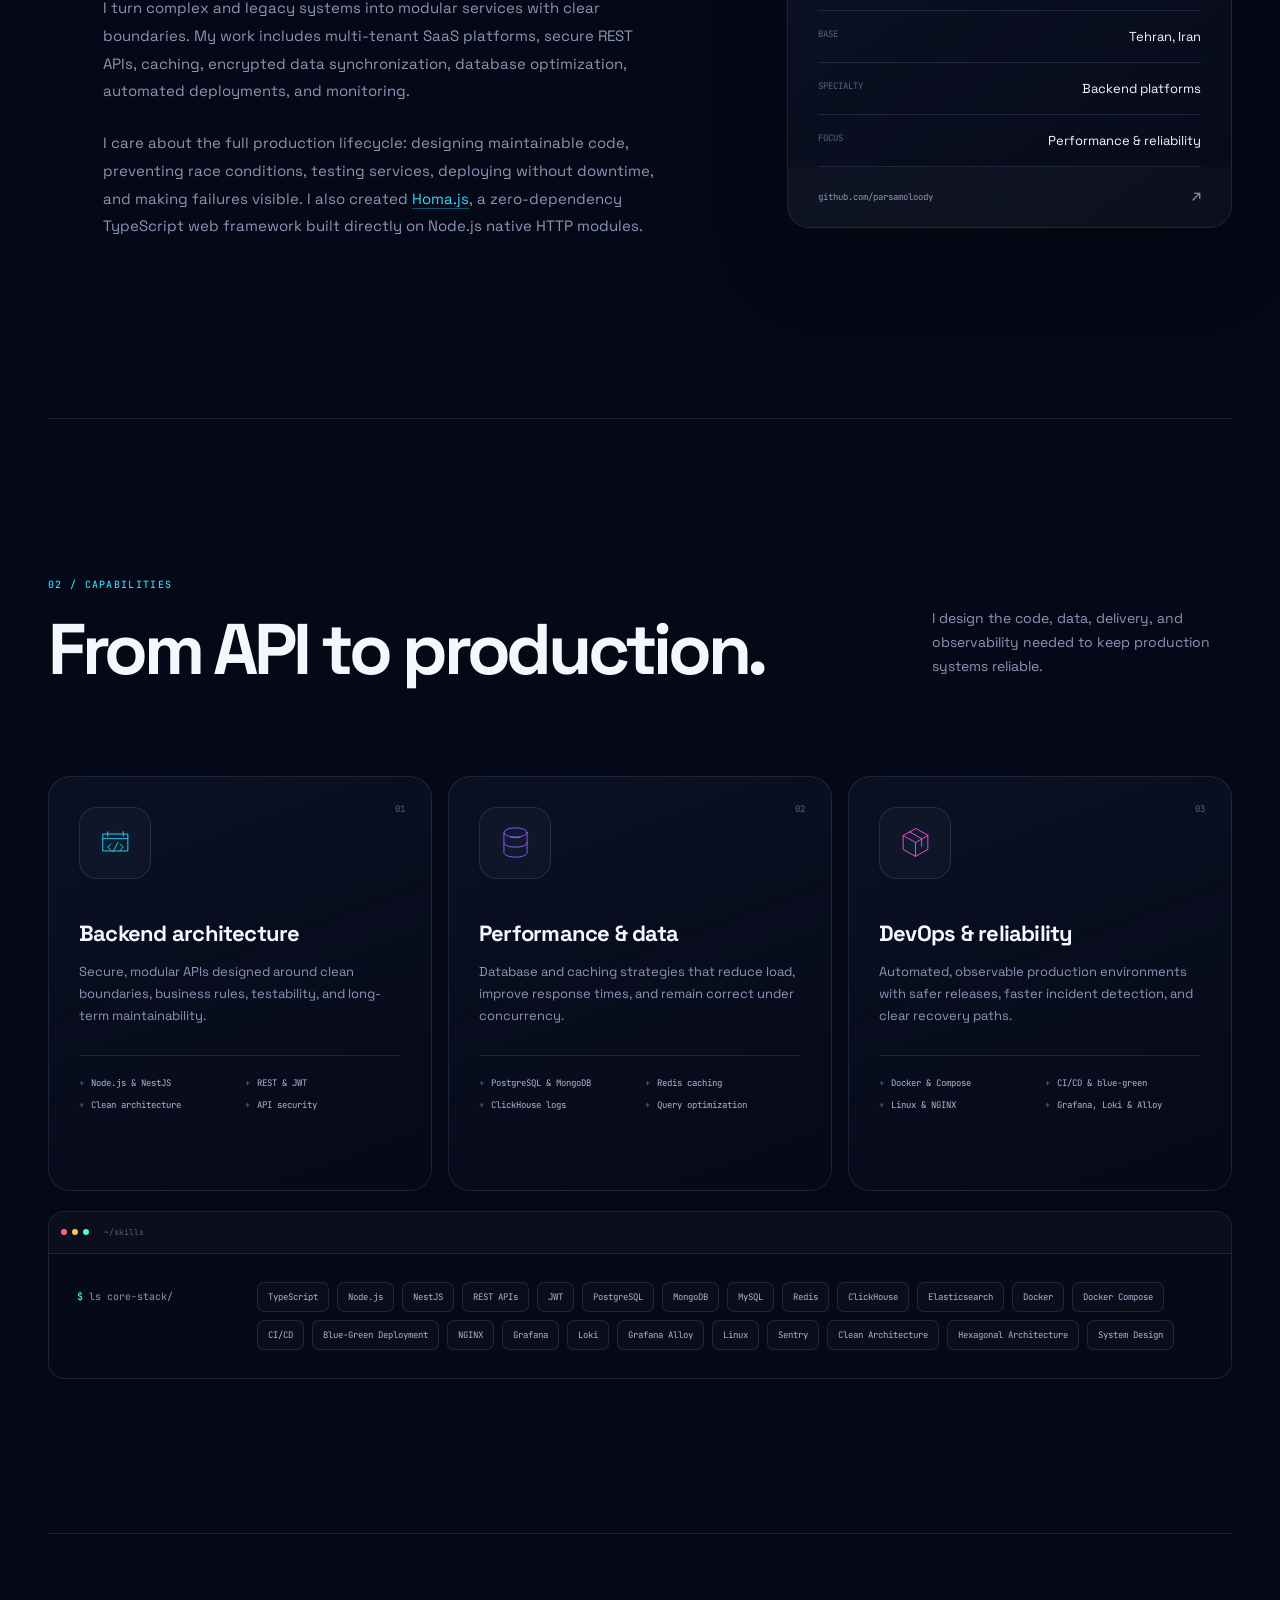
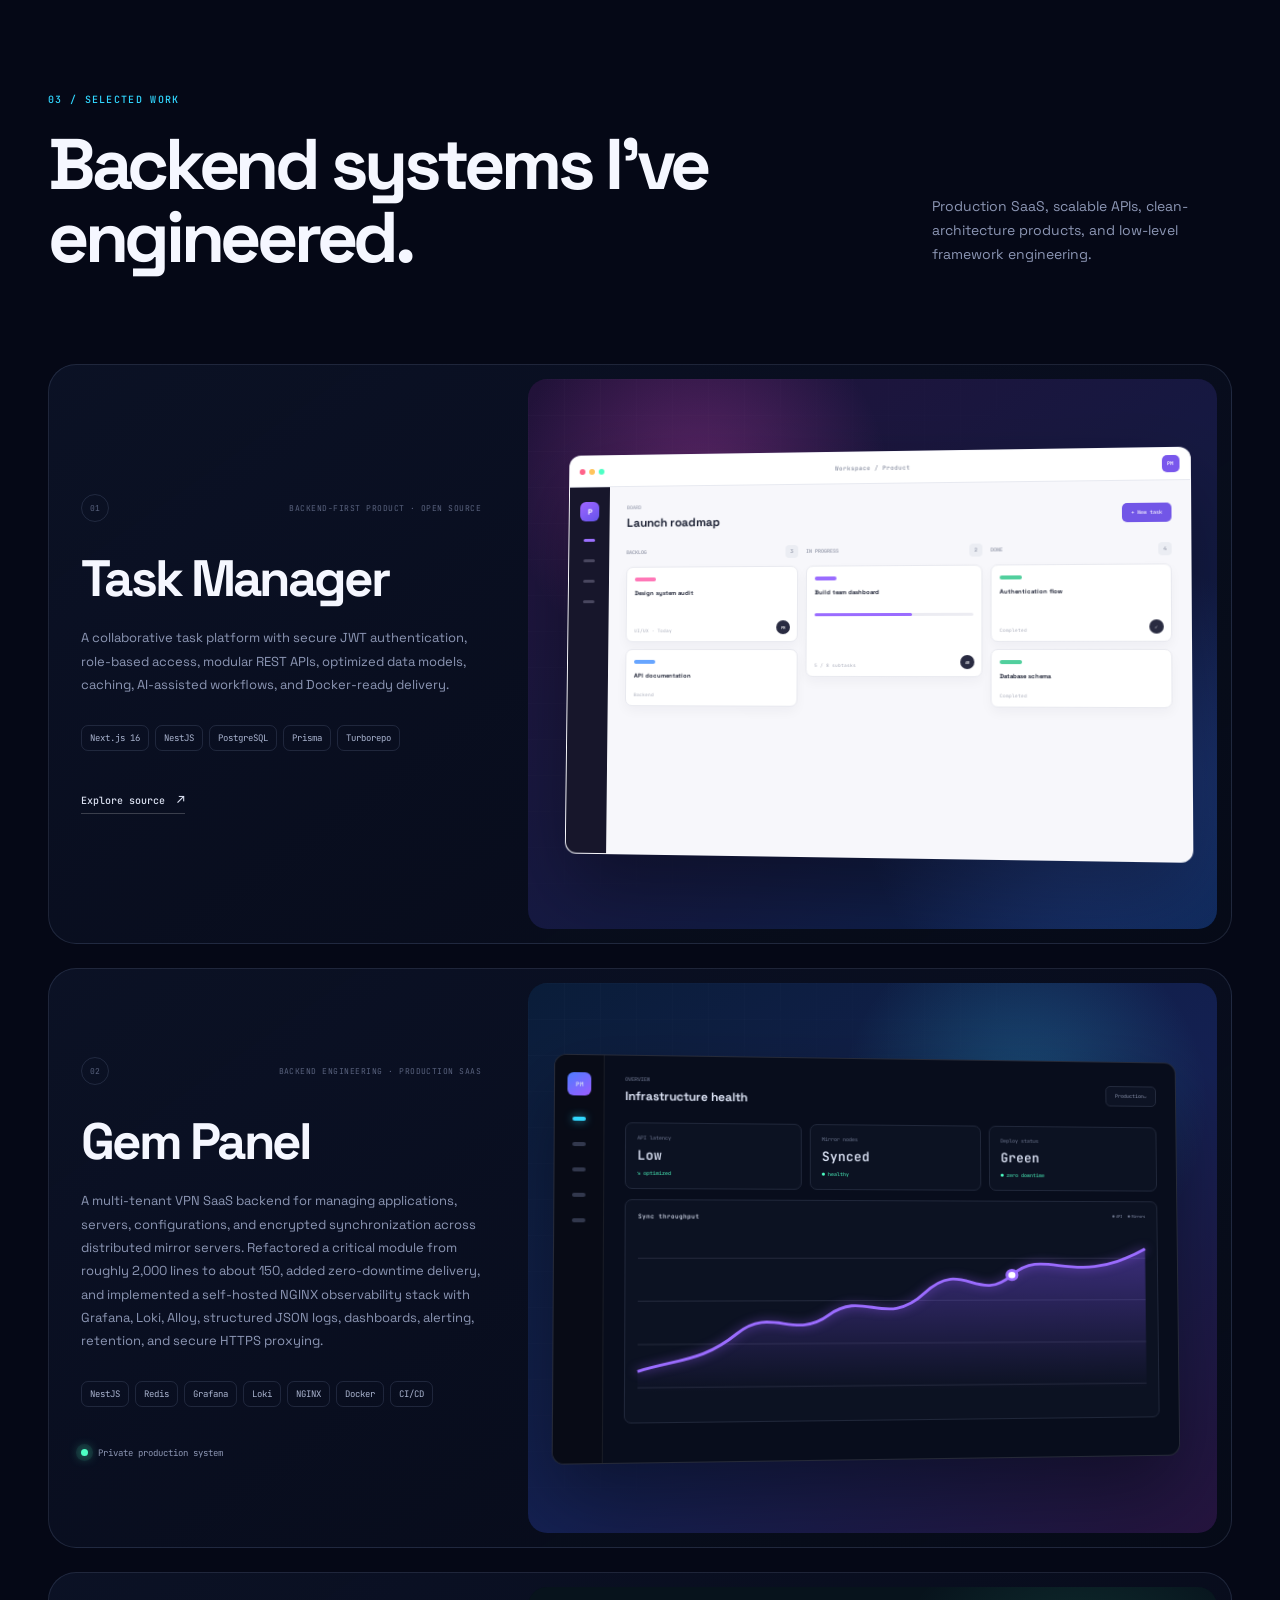
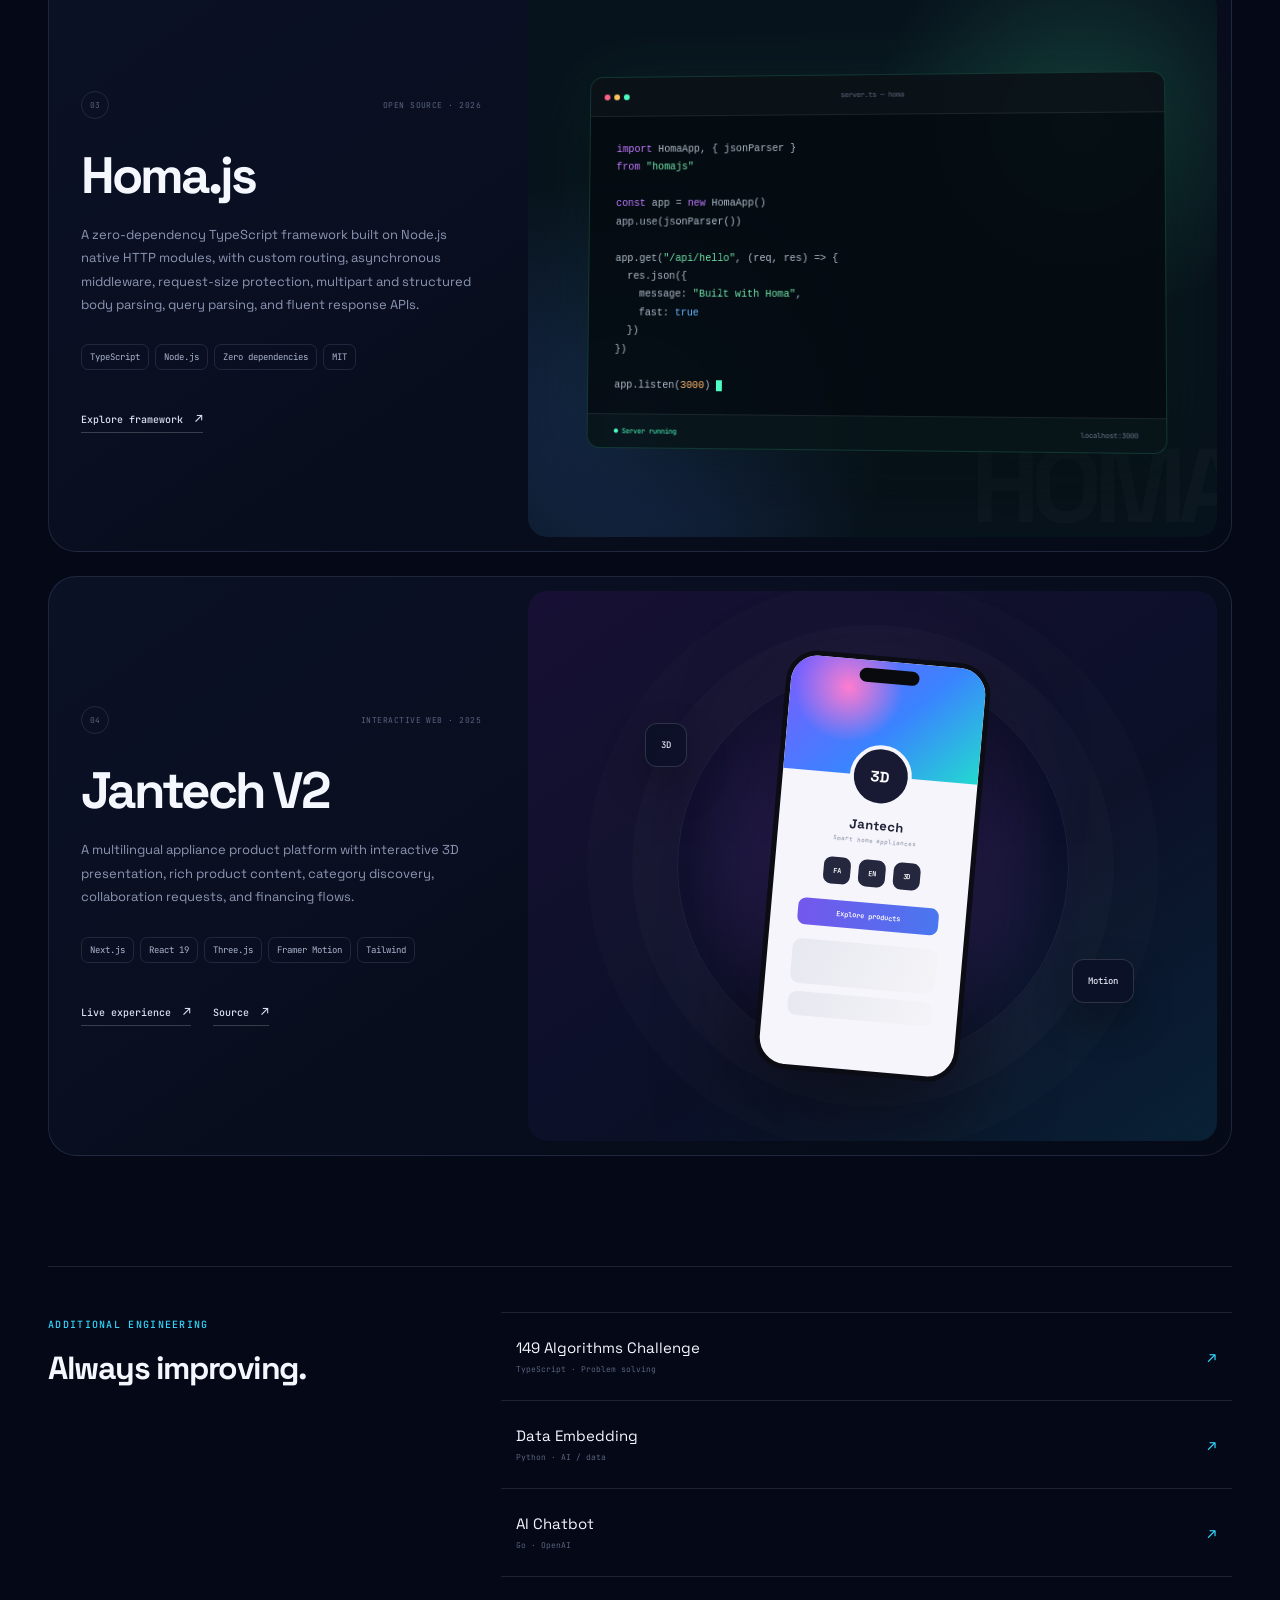
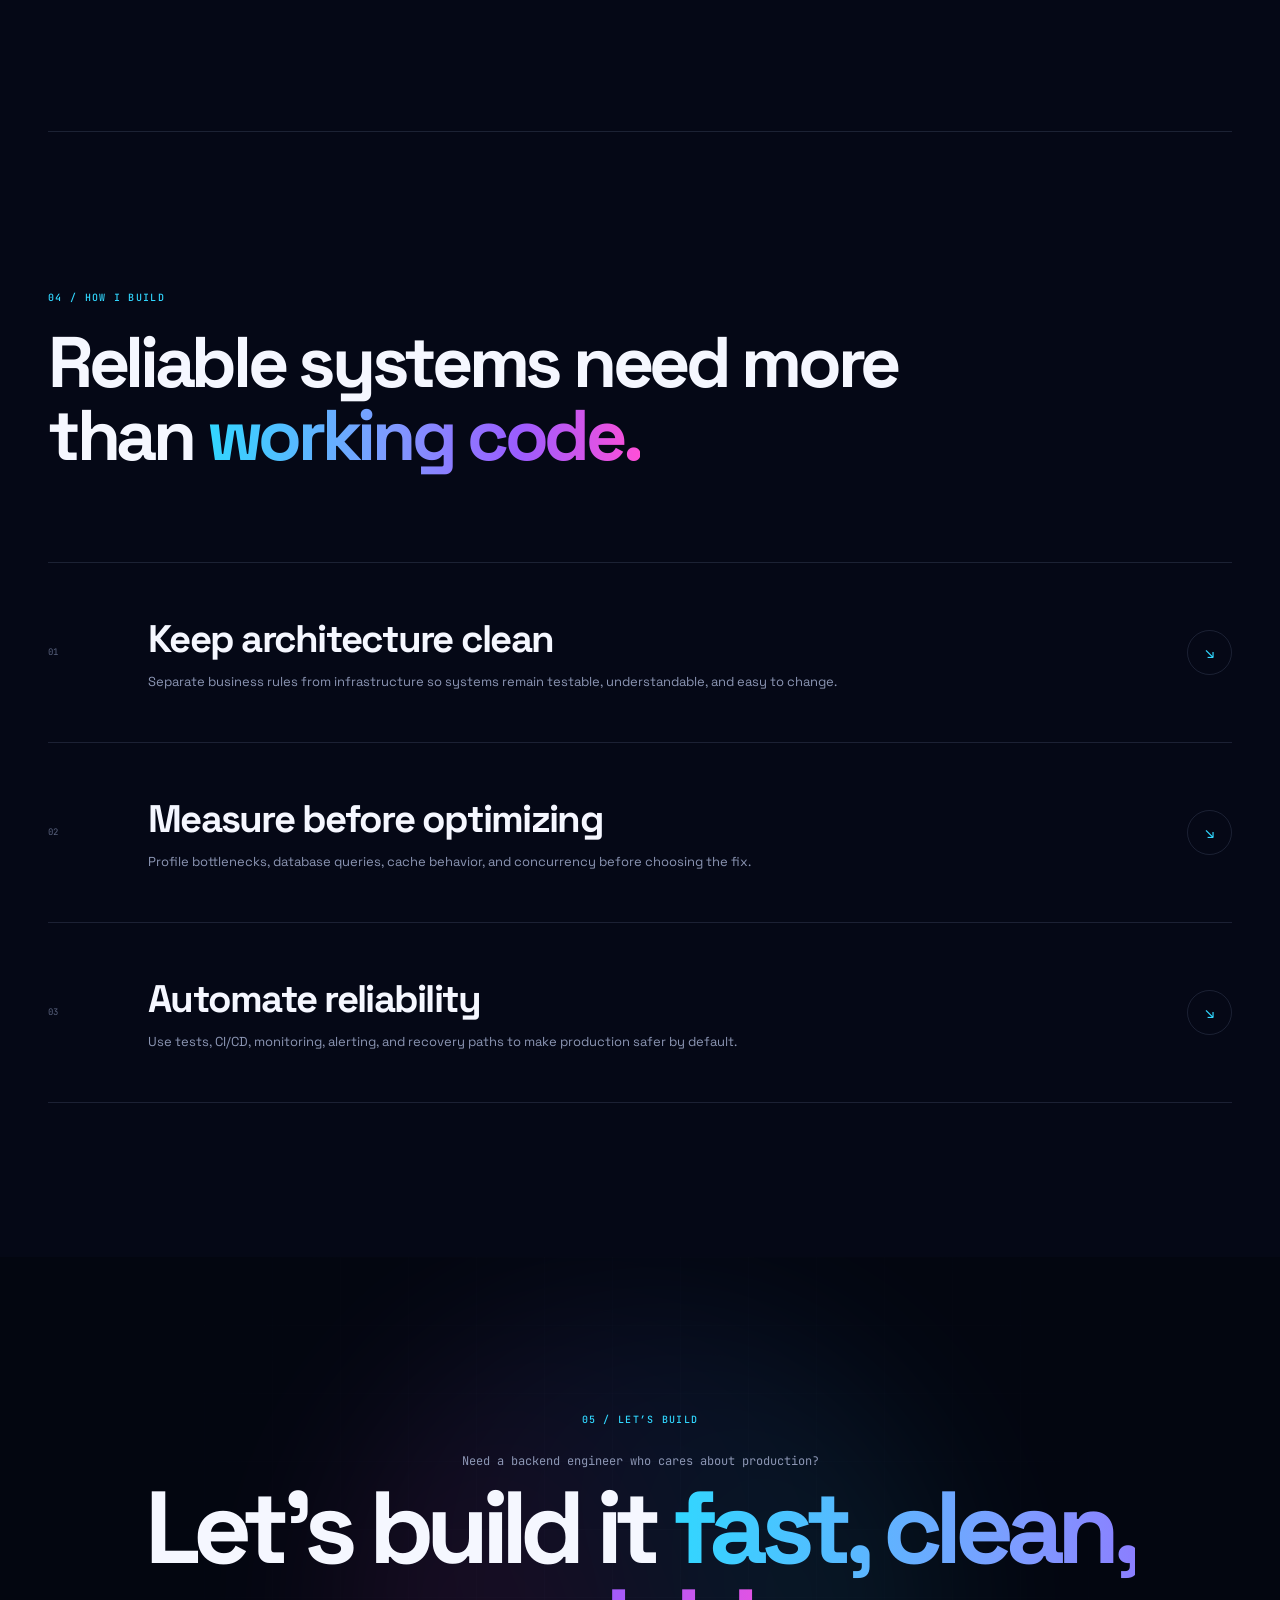
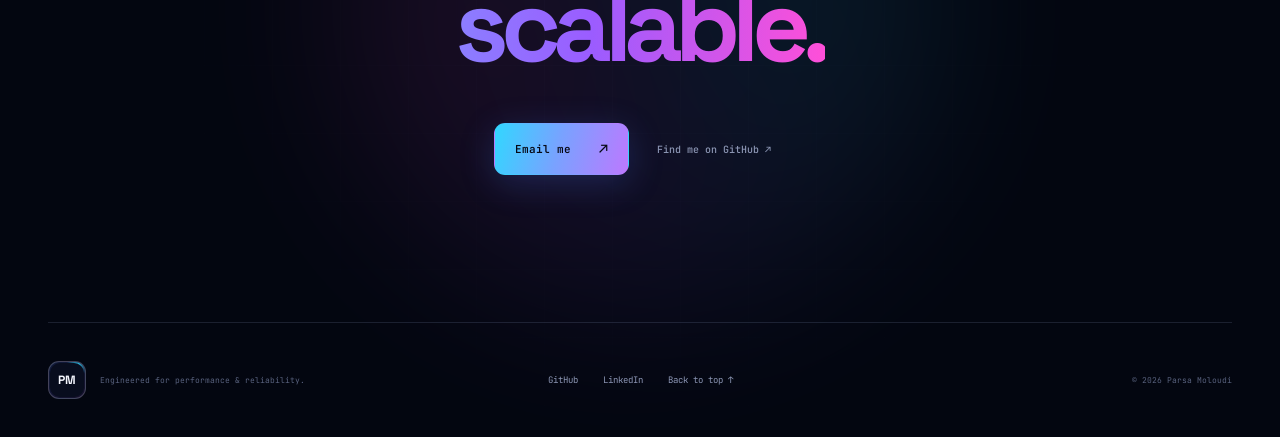
==== commit 798307a5: "Update resume with Grafana observability experience" ====
--- a/index.html
+++ b/index.html
@@ -186,7 +186,7 @@
           <span class="card-index">03</span>
           <h3>DevOps &amp; reliability</h3>
           <p>Automated, observable production environments with safer releases, faster incident detection, and clear recovery paths.</p>
-          <ul><li>Docker &amp; Compose</li><li>CI/CD &amp; blue-green</li><li>Linux &amp; Nginx</li><li>Sentry &amp; monitoring</li></ul>
+          <ul><li>Docker &amp; Compose</li><li>CI/CD &amp; blue-green</li><li>Linux &amp; NGINX</li><li>Grafana, Loki &amp; Alloy</li></ul>
         </article>
       </div>
 
@@ -195,7 +195,7 @@
         <div class="console-body">
           <p><i>$</i> ls core-stack/</p>
           <div class="skill-cloud">
-            <span>TypeScript</span><span>Node.js</span><span>NestJS</span><span>REST APIs</span><span>JWT</span><span>PostgreSQL</span><span>MongoDB</span><span>MySQL</span><span>Redis</span><span>ClickHouse</span><span>Elasticsearch</span><span>Docker</span><span>Docker Compose</span><span>CI/CD</span><span>Blue-Green Deployment</span><span>Nginx</span><span>Linux</span><span>Sentry</span><span>Clean Architecture</span><span>Hexagonal Architecture</span><span>System Design</span>
+            <span>TypeScript</span><span>Node.js</span><span>NestJS</span><span>REST APIs</span><span>JWT</span><span>PostgreSQL</span><span>MongoDB</span><span>MySQL</span><span>Redis</span><span>ClickHouse</span><span>Elasticsearch</span><span>Docker</span><span>Docker Compose</span><span>CI/CD</span><span>Blue-Green Deployment</span><span>NGINX</span><span>Grafana</span><span>Loki</span><span>Grafana Alloy</span><span>Linux</span><span>Sentry</span><span>Clean Architecture</span><span>Hexagonal Architecture</span><span>System Design</span>
           </div>
         </div>
       </div>
@@ -243,8 +243,8 @@
           <div class="project-info">
             <div class="project-meta"><span>02</span><span>Backend engineering · Production SaaS</span></div>
             <h3>Gem Panel</h3>
-            <p>A multi-tenant VPN SaaS backend for managing applications, servers, configurations, and encrypted synchronization across distributed mirror servers. Refactored a critical module from roughly 2,000 lines to about 150 while adding caching, tests, monitoring, API protection, and zero-downtime delivery.</p>
-            <div class="project-tags"><span>NestJS</span><span>Redis</span><span>ClickHouse</span><span>Docker</span><span>CI/CD</span></div>
+            <p>A multi-tenant VPN SaaS backend for managing applications, servers, configurations, and encrypted synchronization across distributed mirror servers. Refactored a critical module from roughly 2,000 lines to about 150, added zero-downtime delivery, and implemented a self-hosted NGINX observability stack with Grafana, Loki, Alloy, structured JSON logs, dashboards, alerting, retention, and secure HTTPS proxying.</p>
+            <div class="project-tags"><span>NestJS</span><span>Redis</span><span>Grafana</span><span>Loki</span><span>NGINX</span><span>Docker</span><span>CI/CD</span></div>
             <div class="project-links"><span class="private-label"><i></i> Private production system</span></div>
           </div>
           <div class="project-visual b2b-visual" aria-hidden="true">
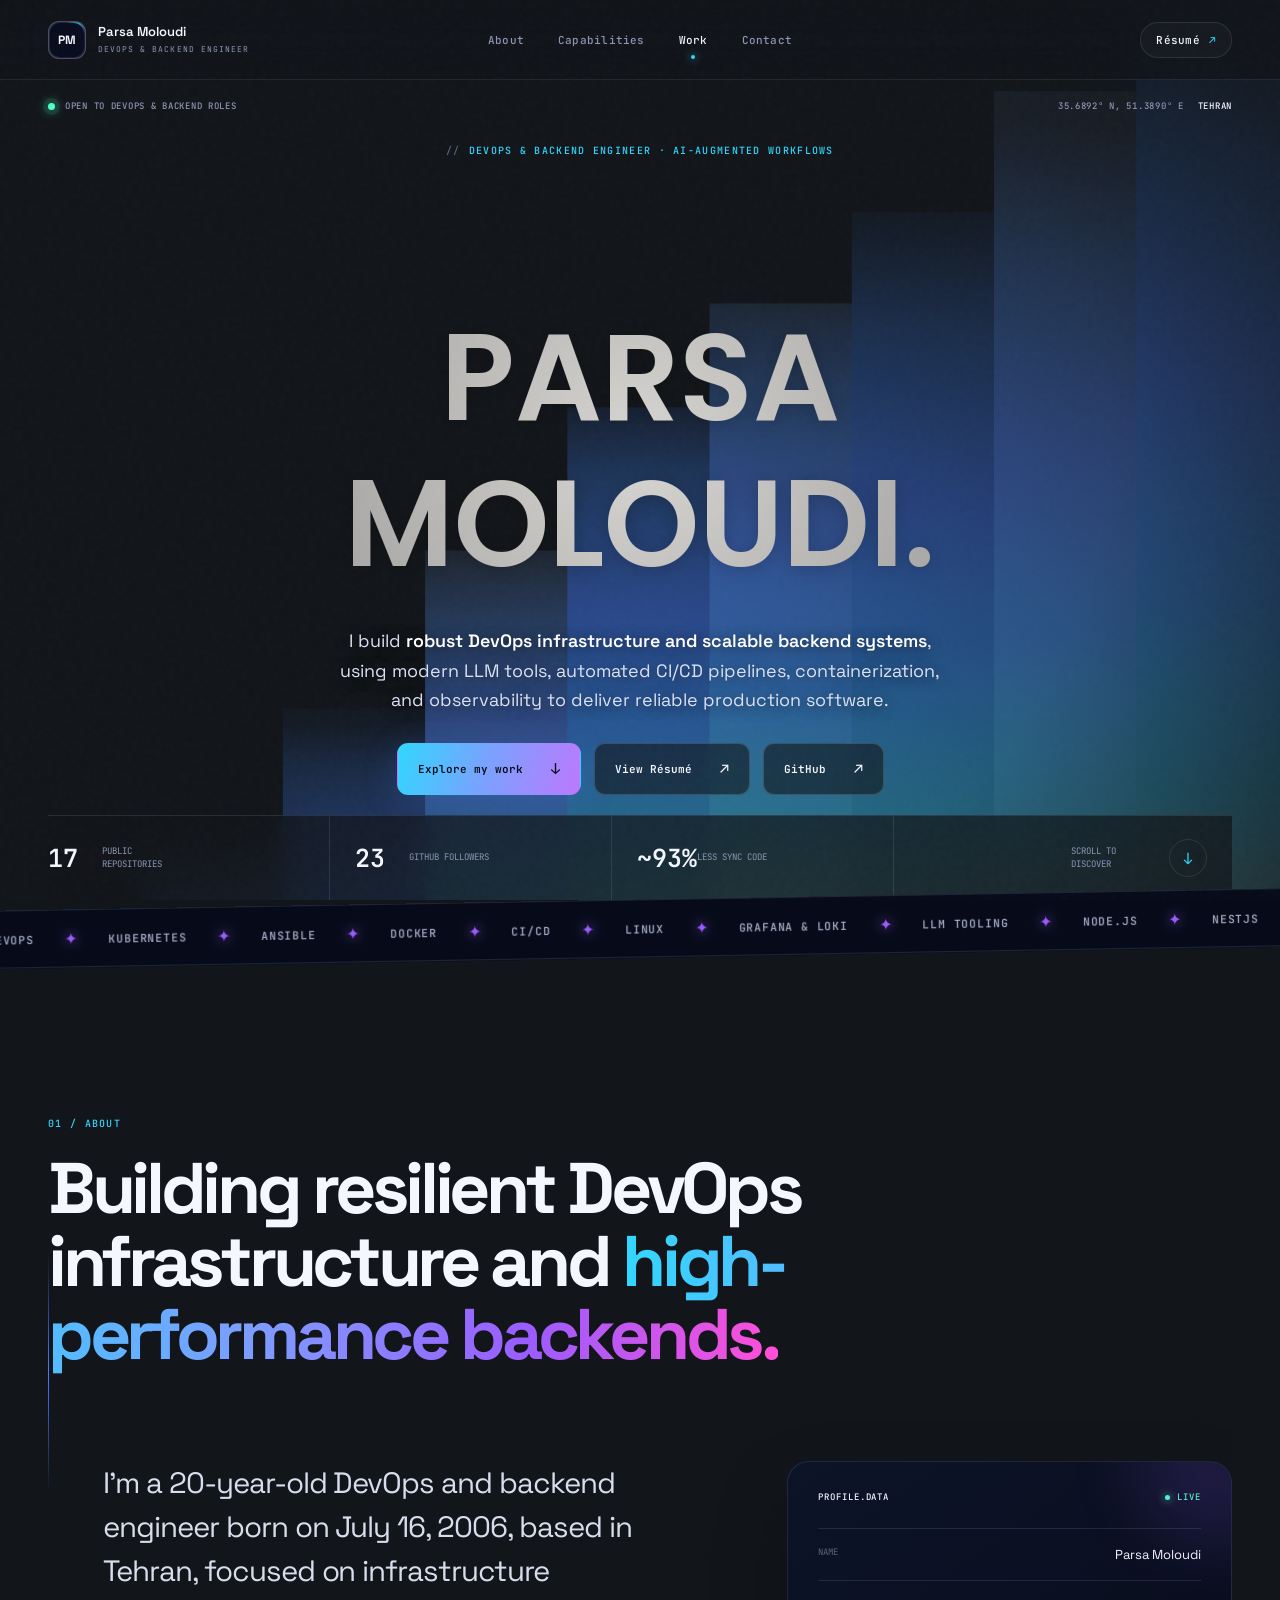
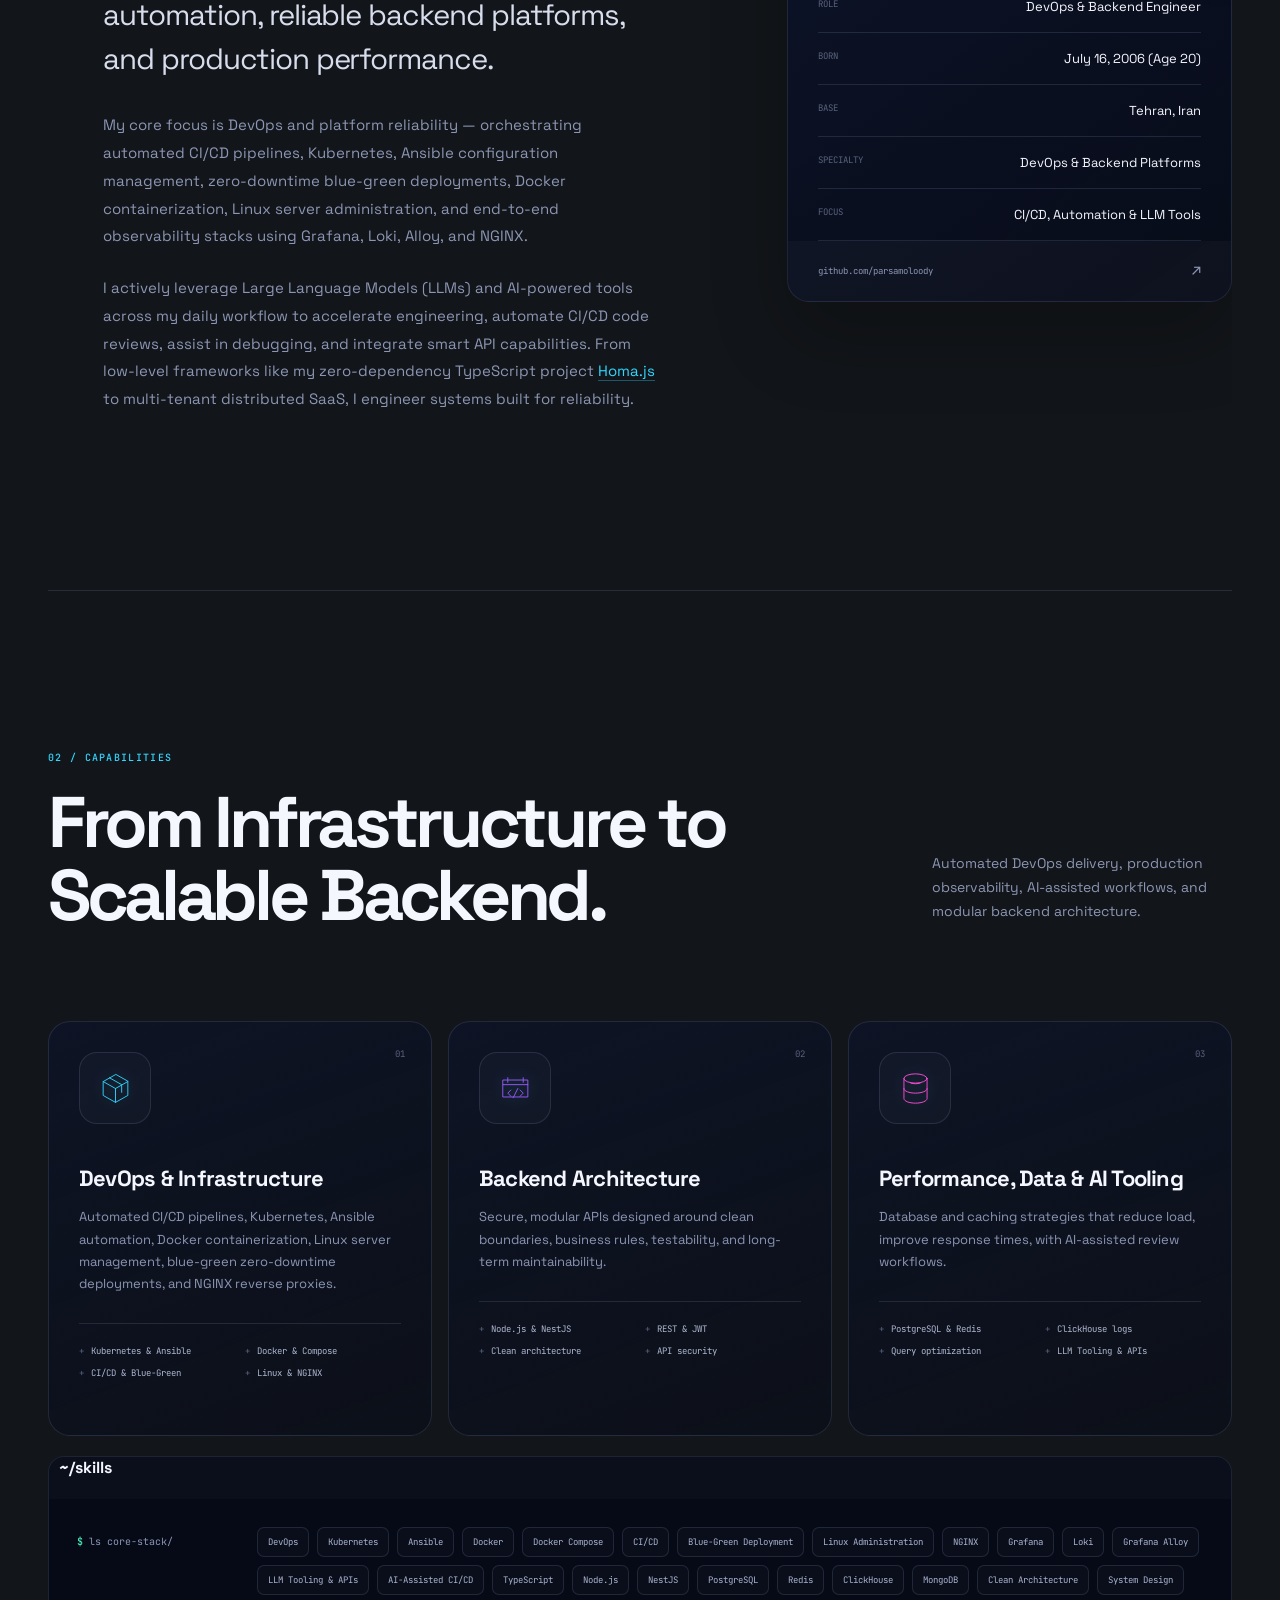
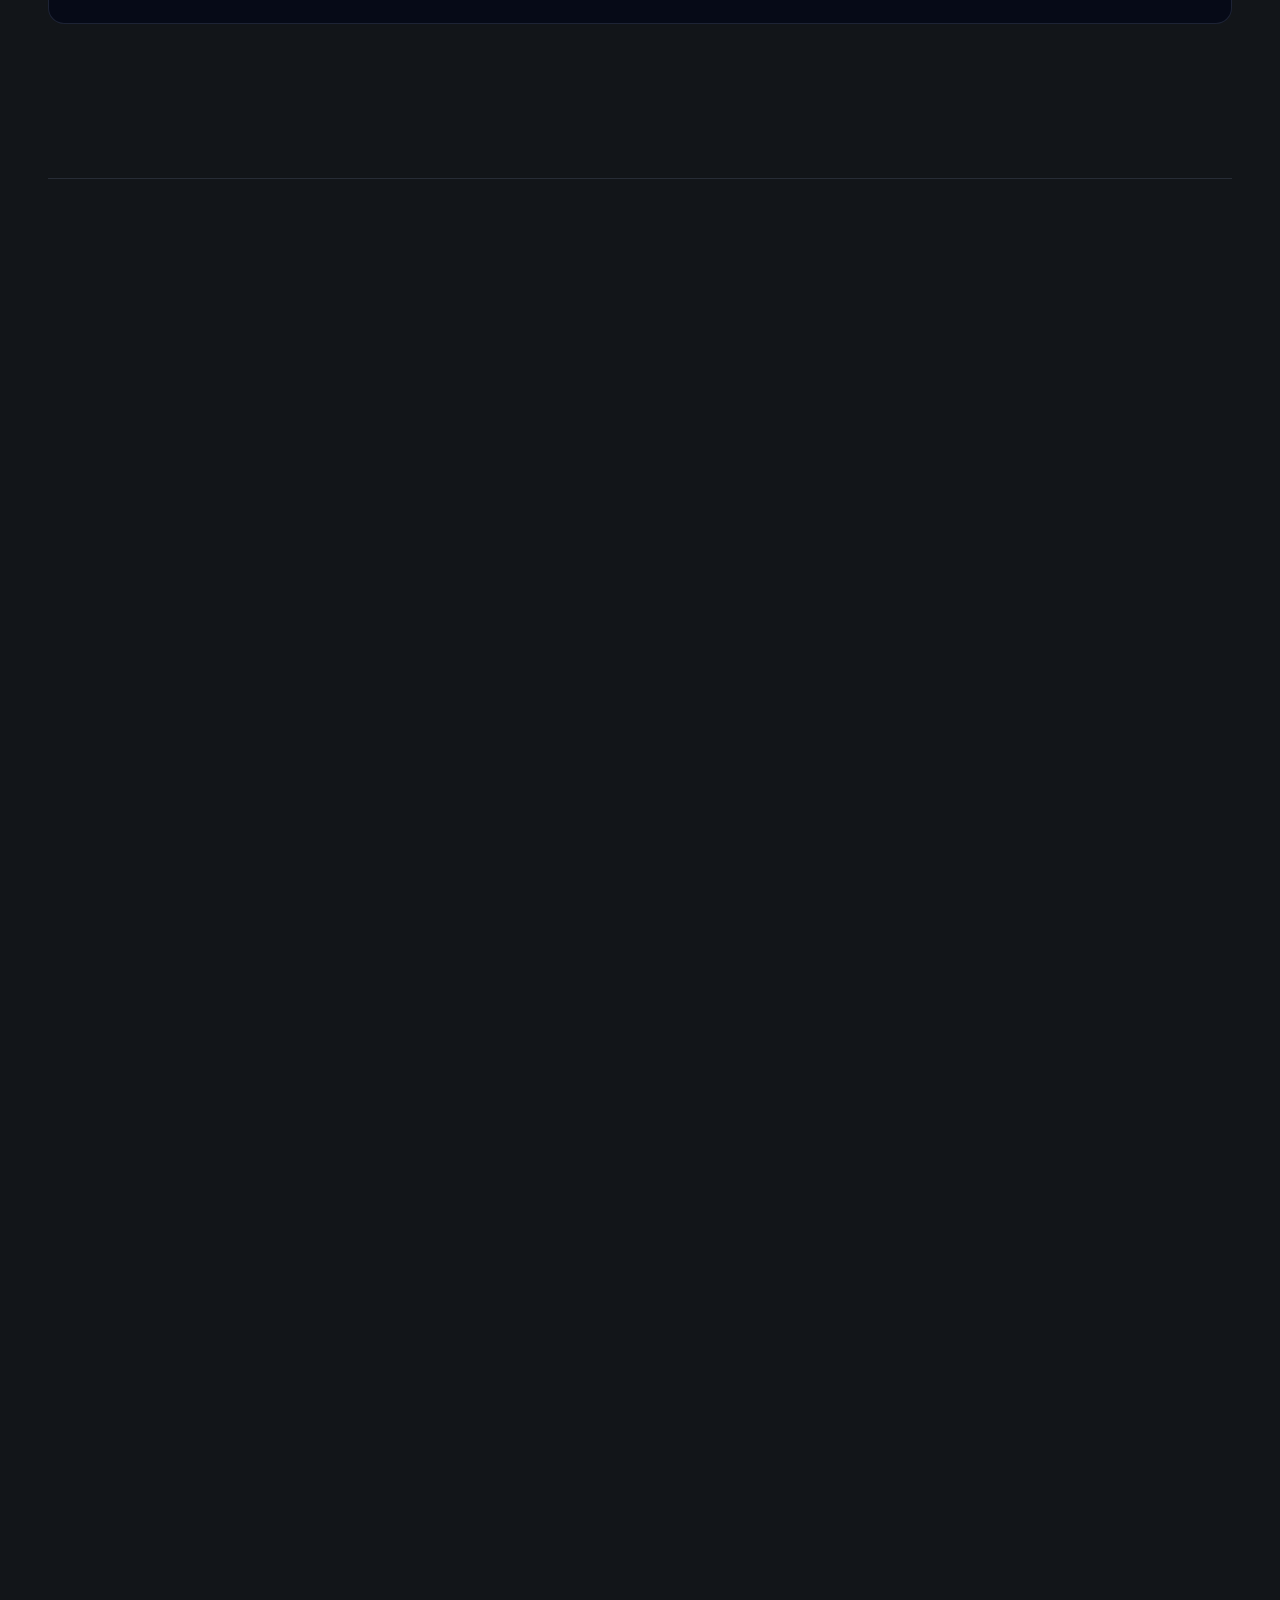
==== commit f4683de1: "Optimize mobile performance, add Soundwave hero, and update experiences & skills" ====
--- a/index.html
+++ b/index.html
@@ -11,7 +11,7 @@
   <title>Parsa Moloudi | Backend &amp; DevOps Engineer</title>
   <link rel="preconnect" href="https://fonts.googleapis.com">
   <link rel="preconnect" href="https://fonts.gstatic.com" crossorigin>
-  <link href="https://fonts.googleapis.com/css2?family=JetBrains+Mono:wght@400;500;600&family=Space+Grotesk:wght@400;500;600;700&display=swap" rel="stylesheet">
+  <link href="https://fonts.googleapis.com/css2?family=JetBrains+Mono:wght@400;500;600&family=Poppins:wght@400;500;600;700&family=Space+Grotesk:wght@400;500;600;700&display=swap" rel="stylesheet">
   <link rel="stylesheet" href="styles.css">
   <script src="script.js" defer></script>
 </head>
@@ -24,7 +24,7 @@
   <header class="site-header" id="top">
     <a class="brand" href="#top" aria-label="Parsa Moloudi, back to top">
       <span class="brand-mark">PM</span>
-      <span class="brand-copy">Parsa Moloudi<small>Backend &amp; DevOps engineer</small></span>
+      <span class="brand-copy">Parsa Moloudi<small>DevOps &amp; Backend Engineer</small></span>
     </a>
 
     <nav class="desktop-nav" aria-label="Primary navigation">
@@ -38,9 +38,14 @@
       Résumé <span aria-hidden="true">↗</span>
     </a>
 
-    <button class="menu-button" type="button" aria-label="Open navigation" aria-expanded="false">
-      <span></span><span></span>
-    </button>
+    <div class="header-mobile-actions">
+      <a class="nav-cta-mobile" href="resume.html" target="_blank" rel="noopener" aria-label="View Résumé">
+        Résumé <span aria-hidden="true">↗</span>
+      </a>
+      <button class="menu-button" type="button" aria-label="Open navigation" aria-expanded="false">
+        <span></span><span></span>
+      </button>
+    </div>
 
     <div class="mobile-menu" aria-hidden="true">
       <div class="mobile-menu-label">Navigation</div>
@@ -48,6 +53,9 @@
       <a href="#capabilities"><span>02</span> Capabilities</a>
       <a href="#work"><span>03</span> Selected work</a>
       <a href="#contact"><span>04</span> Contact</a>
+      <a class="mobile-resume-link" href="resume.html" target="_blank" rel="noopener">
+        <span>📄</span> View Résumé <span class="arrow">↗</span>
+      </a>
       <div class="mobile-socials">
         <a href="https://github.com/parsamoloody" target="_blank" rel="noopener">GitHub ↗</a>
         <a href="https://www.linkedin.com/in/parsamoloodi/" target="_blank" rel="noopener">LinkedIn ↗</a>
@@ -56,81 +64,110 @@
   </header>
 
   <main id="main-content">
-    <section class="hero section-shell" aria-labelledby="hero-title">
-      <div class="hero-grid" aria-hidden="true"></div>
-      <div class="hero-orb orb-one" aria-hidden="true"></div>
-      <div class="hero-orb orb-two" aria-hidden="true"></div>
-
-      <div class="hero-top reveal">
-        <span class="availability"><i></i> Open to backend &amp; DevOps roles</span>
-        <span class="hero-location">35.6892° N, 51.3890° E <b>Tehran</b></span>
-      </div>
-
-      <div class="hero-main">
-        <div class="hero-copy">
-          <p class="eyebrow reveal">Backend engineer · DevOps minded</p>
-          <h1 id="hero-title" class="hero-title reveal">
-            <span class="hero-greeting">Hello, I’m</span>
-            <span class="hero-name" data-text="PARSA">PARSA</span>
-            <span class="hero-surname">MOLOUDI<span class="rgb-dot">.</span></span>
-          </h1>
-          <p class="hero-intro reveal">I build <strong>fast, clean, and scalable systems</strong>, from secure APIs and data pipelines to automated deployments and production observability.</p>
-          <div class="hero-actions reveal">
-            <a class="button button-primary" href="#work"><span>Explore my work</span><b aria-hidden="true">↓</b></a>
-            <a class="button button-ghost" href="https://github.com/parsamoloody" target="_blank" rel="noopener"><span>GitHub profile</span><b aria-hidden="true">↗</b></a>
-          </div>
-        </div>
-
-        <div class="hero-visual reveal" aria-hidden="true">
-          <div class="orbit orbit-one"></div>
-          <div class="orbit orbit-two"></div>
-          <div class="profile-core">
-            <div class="core-glow"></div>
-            <span class="core-label">ENGINEERING FOR</span>
-            <strong>&lt;SYS /&gt;</strong>
-            <small>Fast · Clean · Scalable</small>
-          </div>
-          <div class="floating-tag tag-react">Node.js</div>
-          <div class="floating-tag tag-node">NestJS</div>
-          <div class="floating-tag tag-data">Redis</div>
-          <div class="floating-tag tag-devops">CI/CD</div>
-          <div class="visual-card code-card">
-            <div class="code-card-head"><span></span><span></span><span></span><b>parsa.ts</b></div>
-            <pre><code><i>const</i> system = {
-  architecture: <em>"clean"</em>,
-  deploys: <em>"zero-downtime"</em>,
-  scalable: <strong>true</strong>
-}</code></pre>
-          </div>
-        </div>
-      </div>
-
-      <div class="hero-stats reveal" aria-label="Engineering highlights">
-        <div><strong class="counter" data-target="17">17</strong><span>Public repositories</span></div>
-        <div><strong class="counter" data-target="23">23</strong><span>GitHub followers</span></div>
-        <div><strong>~93%</strong><span>Less sync code</span></div>
-        <a href="#about"><span>Scroll to discover</span><i aria-hidden="true">↓</i></a>
+    <section class="hero full-screen-hero" aria-labelledby="hero-title">
+      <div class="hero-soundwave" role="img" aria-label="Parsa Moloudi - Soundwave">
+        <svg xmlns="http://www.w3.org/2000/svg" preserveAspectRatio="xMidYMid slice" viewBox="0 0 4096 4096">
+          <defs>
+            <linearGradient id="bar0" gradientUnits="userSpaceOnUse" x1="0" y1="3597.22" x2="0" y2="4096">
+              <stop offset="0.0000" stop-color="rgb(21,28,40)"/><stop offset="0.0323" stop-color="rgb(21,29,42)"/><stop offset="0.0645" stop-color="rgb(24,36,56)"/><stop offset="0.0968" stop-color="rgb(27,43,69)"/><stop offset="0.1290" stop-color="rgb(29,51,85)"/><stop offset="0.1613" stop-color="rgb(31,58,100)"/><stop offset="0.1935" stop-color="rgb(34,63,113)"/><stop offset="0.2258" stop-color="rgb(36,68,123)"/><stop offset="0.2581" stop-color="rgb(39,73,135)"/><stop offset="0.2903" stop-color="rgb(43,78,147)"/><stop offset="0.3226" stop-color="rgb(46,83,159)"/><stop offset="0.3548" stop-color="rgb(49,86,171)"/><stop offset="0.3871" stop-color="rgb(50,92,178)"/><stop offset="0.4194" stop-color="rgb(50,98,184)"/><stop offset="0.4516" stop-color="rgb(51,104,190)"/><stop offset="0.4839" stop-color="rgb(51,110,196)"/><stop offset="0.5161" stop-color="rgb(50,115,200)"/><stop offset="0.5484" stop-color="rgb(50,121,206)"/><stop offset="0.5806" stop-color="rgb(50,130,208)"/><stop offset="0.6129" stop-color="rgb(49,139,208)"/><stop offset="0.6452" stop-color="rgb(49,146,208)"/><stop offset="0.6774" stop-color="rgb(49,154,208)"/><stop offset="0.7097" stop-color="rgb(50,163,207)"/><stop offset="0.7419" stop-color="rgb(50,171,207)"/><stop offset="0.7742" stop-color="rgb(72,181,206)"/><stop offset="0.8065" stop-color="rgb(91,191,204)"/><stop offset="0.8387" stop-color="rgb(112,202,201)"/><stop offset="0.8710" stop-color="rgb(129,212,199)"/><stop offset="0.9032" stop-color="rgb(145,222,197)"/><stop offset="0.9355" stop-color="rgb(162,231,193)"/><stop offset="0.9677" stop-color="rgb(162,231,193)"/><stop offset="1.0000" stop-color="rgb(162,231,193)"/>
+            </linearGradient>
+            <linearGradient id="bar1" gradientUnits="userSpaceOnUse" x1="0" y1="3292.61" x2="0" y2="4096">
+              <stop offset="0.0000" stop-color="rgb(28,36,47)"/><stop offset="0.0323" stop-color="rgb(28,36,47)"/><stop offset="0.0645" stop-color="rgb(30,40,58)"/><stop offset="0.0968" stop-color="rgb(33,48,72)"/><stop offset="0.1290" stop-color="rgb(35,55,85)"/><stop offset="0.1613" stop-color="rgb(38,62,100)"/><stop offset="0.1935" stop-color="rgb(39,70,116)"/><stop offset="0.2258" stop-color="rgb(42,74,127)"/><stop offset="0.2581" stop-color="rgb(45,78,138)"/><stop offset="0.2903" stop-color="rgb(48,83,149)"/><stop offset="0.3226" stop-color="rgb(52,88,162)"/><stop offset="0.3548" stop-color="rgb(55,93,174)"/><stop offset="0.3871" stop-color="rgb(57,98,183)"/><stop offset="0.4194" stop-color="rgb(57,103,189)"/><stop offset="0.4516" stop-color="rgb(58,109,195)"/><stop offset="0.4839" stop-color="rgb(58,115,201)"/><stop offset="0.5161" stop-color="rgb(57,121,207)"/><stop offset="0.5484" stop-color="rgb(57,127,213)"/><stop offset="0.5806" stop-color="rgb(57,134,217)"/><stop offset="0.6129" stop-color="rgb(56,143,217)"/><stop offset="0.6452" stop-color="rgb(56,151,217)"/><stop offset="0.6774" stop-color="rgb(56,159,217)"/><stop offset="0.7097" stop-color="rgb(56,167,217)"/><stop offset="0.7419" stop-color="rgb(57,176,216)"/><stop offset="0.7742" stop-color="rgb(71,185,215)"/><stop offset="0.8065" stop-color="rgb(92,195,214)"/><stop offset="0.8387" stop-color="rgb(111,206,211)"/><stop offset="0.8710" stop-color="rgb(128,216,209)"/><stop offset="0.9032" stop-color="rgb(147,226,206)"/><stop offset="0.9355" stop-color="rgb(164,236,202)"/><stop offset="0.9677" stop-color="rgb(170,240,201)"/><stop offset="1.0000" stop-color="rgb(170,240,201)"/>
+            </linearGradient>
+            <linearGradient id="bar2" gradientUnits="userSpaceOnUse" x1="0" y1="2874.95" x2="0" y2="4096">
+              <stop offset="0.0000" stop-color="rgb(20,28,39)"/><stop offset="0.0323" stop-color="rgb(21,30,43)"/><stop offset="0.0645" stop-color="rgb(23,36,56)"/><stop offset="0.0968" stop-color="rgb(26,43,70)"/><stop offset="0.1290" stop-color="rgb(29,51,86)"/><stop offset="0.1613" stop-color="rgb(31,58,100)"/><stop offset="0.1935" stop-color="rgb(34,63,111)"/><stop offset="0.2258" stop-color="rgb(36,68,122)"/><stop offset="0.2581" stop-color="rgb(39,72,135)"/><stop offset="0.2903" stop-color="rgb(42,77,145)"/><stop offset="0.3226" stop-color="rgb(45,81,157)"/><stop offset="0.3548" stop-color="rgb(48,86,168)"/><stop offset="0.3871" stop-color="rgb(49,90,175)"/><stop offset="0.4194" stop-color="rgb(50,97,181)"/><stop offset="0.4516" stop-color="rgb(50,103,187)"/><stop offset="0.4839" stop-color="rgb(50,108,192)"/><stop offset="0.5161" stop-color="rgb(49,114,197)"/><stop offset="0.5484" stop-color="rgb(49,121,204)"/><stop offset="0.5806" stop-color="rgb(49,128,204)"/><stop offset="0.6129" stop-color="rgb(48,137,204)"/><stop offset="0.6452" stop-color="rgb(48,144,204)"/><stop offset="0.6774" stop-color="rgb(48,152,204)"/><stop offset="0.7097" stop-color="rgb(49,160,203)"/><stop offset="0.7419" stop-color="rgb(51,169,203)"/><stop offset="0.7742" stop-color="rgb(72,178,201)"/><stop offset="0.8065" stop-color="rgb(92,189,200)"/><stop offset="0.8387" stop-color="rgb(112,199,197)"/><stop offset="0.8710" stop-color="rgb(128,209,194)"/><stop offset="0.9032" stop-color="rgb(144,218,192)"/><stop offset="0.9355" stop-color="rgb(158,227,189)"/><stop offset="0.9677" stop-color="rgb(158,227,189)"/><stop offset="1.0000" stop-color="rgb(158,227,189)"/>
+            </linearGradient>
+            <linearGradient id="bar3" gradientUnits="userSpaceOnUse" x1="0" y1="2369.52" x2="0" y2="4096">
+              <stop offset="0.0000" stop-color="rgb(35,43,57)"/><stop offset="0.0323" stop-color="rgb(38,51,71)"/><stop offset="0.0645" stop-color="rgb(40,58,85)"/><stop offset="0.0968" stop-color="rgb(43,64,99)"/><stop offset="0.1290" stop-color="rgb(44,72,114)"/><stop offset="0.1613" stop-color="rgb(47,78,127)"/><stop offset="0.1935" stop-color="rgb(50,81,137)"/><stop offset="0.2258" stop-color="rgb(53,86,149)"/><stop offset="0.2581" stop-color="rgb(56,91,159)"/><stop offset="0.2903" stop-color="rgb(59,96,172)"/><stop offset="0.3226" stop-color="rgb(62,99,184)"/><stop offset="0.3548" stop-color="rgb(62,105,189)"/><stop offset="0.3871" stop-color="rgb(63,111,195)"/><stop offset="0.4194" stop-color="rgb(63,116,201)"/><stop offset="0.4516" stop-color="rgb(63,123,206)"/><stop offset="0.4839" stop-color="rgb(62,129,212)"/><stop offset="0.5161" stop-color="rgb(62,134,218)"/><stop offset="0.5484" stop-color="rgb(62,142,218)"/><stop offset="0.5806" stop-color="rgb(61,151,218)"/><stop offset="0.6129" stop-color="rgb(61,159,218)"/><stop offset="0.6452" stop-color="rgb(61,166,218)"/><stop offset="0.6774" stop-color="rgb(62,174,217)"/><stop offset="0.7097" stop-color="rgb(64,183,217)"/><stop offset="0.7419" stop-color="rgb(89,193,215)"/><stop offset="0.7742" stop-color="rgb(108,203,213)"/><stop offset="0.8065" stop-color="rgb(126,213,211)"/><stop offset="0.8387" stop-color="rgb(142,222,208)"/><stop offset="0.8710" stop-color="rgb(161,234,205)"/><stop offset="0.9032" stop-color="rgb(172,240,202)"/><stop offset="0.9355" stop-color="rgb(172,240,202)"/><stop offset="0.9677" stop-color="rgb(172,240,202)"/><stop offset="1.0000" stop-color="rgb(172,240,202)"/>
+            </linearGradient>
+            <linearGradient id="bar4" gradientUnits="userSpaceOnUse" x1="0" y1="1911.46" x2="0" y2="4096">
+              <stop offset="0.0000" stop-color="rgb(24,36,56)"/><stop offset="0.0323" stop-color="rgb(27,43,70)"/><stop offset="0.0645" stop-color="rgb(29,50,84)"/><stop offset="0.0968" stop-color="rgb(32,59,101)"/><stop offset="0.1290" stop-color="rgb(35,64,113)"/><stop offset="0.1613" stop-color="rgb(36,69,124)"/><stop offset="0.1935" stop-color="rgb(39,73,136)"/><stop offset="0.2258" stop-color="rgb(43,78,148)"/><stop offset="0.2581" stop-color="rgb(46,83,160)"/><stop offset="0.2903" stop-color="rgb(49,87,172)"/><stop offset="0.3226" stop-color="rgb(50,93,180)"/><stop offset="0.3548" stop-color="rgb(50,99,184)"/><stop offset="0.3871" stop-color="rgb(51,105,191)"/><stop offset="0.4194" stop-color="rgb(51,110,197)"/><stop offset="0.4516" stop-color="rgb(50,116,202)"/><stop offset="0.4839" stop-color="rgb(50,122,208)"/><stop offset="0.5161" stop-color="rgb(50,131,210)"/><stop offset="0.5484" stop-color="rgb(49,140,210)"/><stop offset="0.5806" stop-color="rgb(49,147,210)"/><stop offset="0.6129" stop-color="rgb(49,155,210)"/><stop offset="0.6452" stop-color="rgb(50,164,209)"/><stop offset="0.6774" stop-color="rgb(50,172,209)"/><stop offset="0.7097" stop-color="rgb(72,182,208)"/><stop offset="0.7419" stop-color="rgb(92,192,206)"/><stop offset="0.7742" stop-color="rgb(110,203,204)"/><stop offset="0.8065" stop-color="rgb(130,214,201)"/><stop offset="0.8387" stop-color="rgb(146,223,198)"/><stop offset="0.8710" stop-color="rgb(163,233,194)"/><stop offset="0.9032" stop-color="rgb(163,233,194)"/><stop offset="0.9355" stop-color="rgb(163,233,194)"/><stop offset="0.9677" stop-color="rgb(163,233,194)"/><stop offset="1.0000" stop-color="rgb(163,233,194)"/>
+            </linearGradient>
+            <linearGradient id="bar5" gradientUnits="userSpaceOnUse" x1="0" y1="1578.80" x2="0" y2="4096">
+              <stop offset="0.0000" stop-color="rgb(32,44,62)"/><stop offset="0.0323" stop-color="rgb(35,52,78)"/><stop offset="0.0645" stop-color="rgb(37,58,92)"/><stop offset="0.0968" stop-color="rgb(40,66,107)"/><stop offset="0.1290" stop-color="rgb(42,72,120)"/><stop offset="0.1613" stop-color="rgb(45,77,131)"/><stop offset="0.1935" stop-color="rgb(48,82,143)"/><stop offset="0.2258" stop-color="rgb(51,85,154)"/><stop offset="0.2581" stop-color="rgb(54,90,166)"/><stop offset="0.2903" stop-color="rgb(56,95,177)"/><stop offset="0.3226" stop-color="rgb(58,101,187)"/><stop offset="0.3548" stop-color="rgb(58,107,192)"/><stop offset="0.3871" stop-color="rgb(59,113,198)"/><stop offset="0.4194" stop-color="rgb(59,118,203)"/><stop offset="0.4516" stop-color="rgb(58,124,209)"/><stop offset="0.4839" stop-color="rgb(58,130,215)"/><stop offset="0.5161" stop-color="rgb(58,138,217)"/><stop offset="0.5484" stop-color="rgb(57,146,217)"/><stop offset="0.5806" stop-color="rgb(57,154,217)"/><stop offset="0.6129" stop-color="rgb(57,163,217)"/><stop offset="0.6452" stop-color="rgb(57,170,217)"/><stop offset="0.6774" stop-color="rgb(58,178,216)"/><stop offset="0.7097" stop-color="rgb(78,188,215)"/><stop offset="0.7419" stop-color="rgb(100,199,213)"/><stop offset="0.7742" stop-color="rgb(118,210,211)"/><stop offset="0.8065" stop-color="rgb(136,220,208)"/><stop offset="0.8387" stop-color="rgb(152,229,205)"/><stop offset="0.8710" stop-color="rgb(169,239,201)"/><stop offset="0.9032" stop-color="rgb(170,240,201)"/><stop offset="0.9355" stop-color="rgb(170,240,201)"/><stop offset="0.9677" stop-color="rgb(170,240,201)"/><stop offset="1.0000" stop-color="rgb(170,240,201)"/>
+            </linearGradient>
+            <linearGradient id="bar6" gradientUnits="userSpaceOnUse" x1="0" y1="1287.17" x2="0" y2="4096">
+              <stop offset="0.0000" stop-color="rgb(20,29,41)"/><stop offset="0.0323" stop-color="rgb(23,35,54)"/><stop offset="0.0645" stop-color="rgb(26,42,67)"/><stop offset="0.0968" stop-color="rgb(29,49,83)"/><stop offset="0.1290" stop-color="rgb(31,57,97)"/><stop offset="0.1613" stop-color="rgb(33,62,110)"/><stop offset="0.1935" stop-color="rgb(35,66,120)"/><stop offset="0.2258" stop-color="rgb(39,71,132)"/><stop offset="0.2581" stop-color="rgb(42,76,143)"/><stop offset="0.2903" stop-color="rgb(45,80,155)"/><stop offset="0.3226" stop-color="rgb(47,84,166)"/><stop offset="0.3548" stop-color="rgb(48,90,174)"/><stop offset="0.3871" stop-color="rgb(48,95,179)"/><stop offset="0.4194" stop-color="rgb(49,101,185)"/><stop offset="0.4516" stop-color="rgb(49,107,191)"/><stop offset="0.4839" stop-color="rgb(48,112,195)"/><stop offset="0.5161" stop-color="rgb(48,119,202)"/><stop offset="0.5484" stop-color="rgb(48,127,203)"/><stop offset="0.5806" stop-color="rgb(47,135,203)"/><stop offset="0.6129" stop-color="rgb(47,143,203)"/><stop offset="0.6452" stop-color="rgb(47,150,203)"/><stop offset="0.6774" stop-color="rgb(48,159,202)"/><stop offset="0.7097" stop-color="rgb(48,166,202)"/><stop offset="0.7419" stop-color="rgb(70,176,201)"/><stop offset="0.7742" stop-color="rgb(89,186,199)"/><stop offset="0.8065" stop-color="rgb(109,197,196)"/><stop offset="0.8387" stop-color="rgb(126,207,194)"/><stop offset="0.8710" stop-color="rgb(142,216,191)"/><stop offset="0.9032" stop-color="rgb(158,225,188)"/><stop offset="0.9355" stop-color="rgb(158,225,188)"/><stop offset="0.9677" stop-color="rgb(158,225,188)"/><stop offset="1.0000" stop-color="rgb(158,225,188)"/>
+            </linearGradient>
+            <linearGradient id="bar7" gradientUnits="userSpaceOnUse" x1="0" y1="900.02" x2="0" y2="4096">
+              <stop offset="0.0000" stop-color="rgb(32,40,51)"/><stop offset="0.0323" stop-color="rgb(32,41,53)"/><stop offset="0.0645" stop-color="rgb(35,47,66)"/><stop offset="0.0968" stop-color="rgb(38,54,80)"/><stop offset="0.1290" stop-color="rgb(40,61,94)"/><stop offset="0.1613" stop-color="rgb(43,69,110)"/><stop offset="0.1935" stop-color="rgb(45,74,123)"/><stop offset="0.2258" stop-color="rgb(47,79,133)"/><stop offset="0.2581" stop-color="rgb(50,84,145)"/><stop offset="0.2903" stop-color="rgb(54,88,157)"/><stop offset="0.3226" stop-color="rgb(57,93,169)"/><stop offset="0.3548" stop-color="rgb(60,97,180)"/><stop offset="0.3871" stop-color="rgb(61,103,188)"/><stop offset="0.4194" stop-color="rgb(61,108,192)"/><stop offset="0.4516" stop-color="rgb(62,114,199)"/><stop offset="0.4839" stop-color="rgb(62,120,205)"/><stop offset="0.5161" stop-color="rgb(61,126,210)"/><stop offset="0.5484" stop-color="rgb(61,131,215)"/><stop offset="0.5806" stop-color="rgb(61,140,217)"/><stop offset="0.6129" stop-color="rgb(60,149,217)"/><stop offset="0.6452" stop-color="rgb(60,156,217)"/><stop offset="0.6774" stop-color="rgb(60,164,217)"/><stop offset="0.7097" stop-color="rgb(60,171,217)"/><stop offset="0.7419" stop-color="rgb(61,180,216)"/><stop offset="0.7742" stop-color="rgb(83,191,215)"/><stop offset="0.8065" stop-color="rgb(102,200,213)"/><stop offset="0.8387" stop-color="rgb(120,211,212)"/><stop offset="0.8710" stop-color="rgb(139,221,209)"/><stop offset="0.9032" stop-color="rgb(155,231,206)"/><stop offset="0.9355" stop-color="rgb(171,240,202)"/><stop offset="0.9677" stop-color="rgb(171,240,202)"/><stop offset="1.0000" stop-color="rgb(171,240,202)"/>
+            </linearGradient>
+            <linearGradient id="bar8" gradientUnits="userSpaceOnUse" x1="0" y1="398.35" x2="0" y2="4096">
+              <stop offset="0.0000" stop-color="rgb(21,29,40)"/><stop offset="0.0323" stop-color="rgb(21,29,40)"/><stop offset="0.0645" stop-color="rgb(23,34,51)"/><stop offset="0.0968" stop-color="rgb(26,41,65)"/><stop offset="0.1290" stop-color="rgb(28,48,79)"/><stop offset="0.1613" stop-color="rgb(31,55,93)"/><stop offset="0.1935" stop-color="rgb(33,63,110)"/><stop offset="0.2258" stop-color="rgb(36,67,121)"/><stop offset="0.2581" stop-color="rgb(39,72,131)"/><stop offset="0.2903" stop-color="rgb(41,77,143)"/><stop offset="0.3226" stop-color="rgb(45,81,156)"/><stop offset="0.3548" stop-color="rgb(48,86,167)"/><stop offset="0.3871" stop-color="rgb(50,91,177)"/><stop offset="0.4194" stop-color="rgb(50,96,183)"/><stop offset="0.4516" stop-color="rgb(51,102,189)"/><stop offset="0.4839" stop-color="rgb(51,109,195)"/><stop offset="0.5161" stop-color="rgb(50,115,201)"/><stop offset="0.5484" stop-color="rgb(50,121,206)"/><stop offset="0.5806" stop-color="rgb(50,127,210)"/><stop offset="0.6129" stop-color="rgb(49,136,210)"/><stop offset="0.6452" stop-color="rgb(49,145,210)"/><stop offset="0.6774" stop-color="rgb(49,153,210)"/><stop offset="0.7097" stop-color="rgb(49,161,210)"/><stop offset="0.7419" stop-color="rgb(50,169,209)"/><stop offset="0.7742" stop-color="rgb(64,179,208)"/><stop offset="0.8065" stop-color="rgb(85,189,207)"/><stop offset="0.8387" stop-color="rgb(104,200,204)"/><stop offset="0.8710" stop-color="rgb(121,209,202)"/><stop offset="0.9032" stop-color="rgb(141,220,200)"/><stop offset="0.9355" stop-color="rgb(158,230,196)"/><stop offset="0.9677" stop-color="rgb(163,234,195)"/><stop offset="1.0000" stop-color="rgb(163,234,195)"/>
+            </linearGradient>
+            <filter id="tf0" x="-40%" y="-40%" width="180%" height="180%">
+              <feDropShadow dx="0" dy="5.4" stdDeviation="30.7" flood-color="black" flood-opacity="0.214"/>
+            </filter>
+          </defs>
+          <rect id="Field" width="4096" height="4096" fill="rgb(18,21,25)"/>
+          <g id="Bar 1"><rect x="-5.01" y="3597.22" width="465.12" height="498.78" fill="url(#bar0)"/></g>
+          <g id="Bar 2"><rect x="450.10" y="3292.61" width="465.12" height="803.39" fill="url(#bar1)"/></g>
+          <g id="Bar 3"><rect x="905.22" y="2874.95" width="465.12" height="1221.05" fill="url(#bar2)"/></g>
+          <g id="Bar 4"><rect x="1360.33" y="2369.52" width="465.12" height="1726.48" fill="url(#bar3)"/></g>
+          <g id="Bar 5"><rect x="1815.44" y="1911.46" width="465.12" height="2184.54" fill="url(#bar4)"/></g>
+          <g id="Bar 6"><rect x="2270.55" y="1578.80" width="465.12" height="2517.20" fill="url(#bar5)"/></g>
+          <g id="Bar 7"><rect x="2725.66" y="1287.17" width="465.12" height="2808.83" fill="url(#bar6)"/></g>
+          <g id="Bar 8"><rect x="3180.77" y="900.02" width="465.12" height="3195.98" fill="url(#bar7)"/></g>
+          <g id="Bar 9"><rect x="3635.88" y="398.35" width="465.12" height="3697.65" fill="url(#bar8)"/></g>
+          <g id="PARSA-MOLOUDI-TEXT" filter="url(#tf0)">
+            <text class="svg-title-p" x="2048" y="1951" text-anchor="middle" font-family="Poppins, system-ui, sans-serif" font-weight="600" font-size="389" fill="#FBF8F3">PARSA</text>
+            <text class="svg-title-m" x="2048" y="2418" text-anchor="middle" font-family="Poppins, system-ui, sans-serif" font-weight="600" font-size="389" fill="#FBF8F3">MOLOUDI.</text>
+          </g>
+        </svg>
+      </div>
+      <div class="hero-vignette" aria-hidden="true"></div>
+
+      <div class="hero-shell section-shell">
+        <div class="hero-top reveal">
+          <span class="availability"><i></i> Open to DevOps &amp; Backend roles</span>
+          <span class="hero-location">35.6892° N, 51.3890° E <b>Tehran</b></span>
+        </div>
+
+        <div class="hero-main">
+          <div class="hero-tagline-top reveal">
+            <p class="eyebrow">DevOps &amp; Backend Engineer · AI-Augmented Workflows</p>
+          </div>
+
+          <div class="hero-center-spacer" aria-hidden="true"></div>
+
+          <div class="hero-tagline-bottom reveal">
+            <h1 id="hero-title" class="sr-only">Parsa Moloudi - DevOps &amp; Backend Engineer</h1>
+            <p class="hero-intro">I build <strong>robust DevOps infrastructure and scalable backend systems</strong>, using modern LLM tools, automated CI/CD pipelines, containerization, and observability to deliver reliable production software.</p>
+            <div class="hero-actions">
+              <a class="button button-primary" href="#work"><span>Explore my work</span><b aria-hidden="true">↓</b></a>
+              <a class="button button-ghost" href="resume.html" target="_blank" rel="noopener"><span>View Résumé</span><b aria-hidden="true">↗</b></a>
+              <a class="button button-ghost" href="https://github.com/parsamoloody" target="_blank" rel="noopener"><span>GitHub</span><b aria-hidden="true">↗</b></a>
+            </div>
+          </div>
+        </div>
+
+        <div class="hero-stats reveal" aria-label="Engineering highlights">
+          <div><strong class="counter" data-target="17">17</strong><span>Public repositories</span></div>
+          <div><strong class="counter" data-target="23">23</strong><span>GitHub followers</span></div>
+          <div><strong>~93%</strong><span>Less sync code</span></div>
+          <a href="#about" aria-label="Scroll to discover about section"><span>Scroll to discover</span><i aria-hidden="true">↓</i></a>
+        </div>
       </div>
     </section>
 
     <div class="tech-marquee" aria-label="Technology stack">
       <div class="marquee-track">
-        <span>Node.js</span><i>✦</i><span>NestJS</span><i>✦</i><span>PostgreSQL</span><i>✦</i><span>Redis</span><i>✦</i><span>Docker</span><i>✦</i><span>CI/CD</span><i>✦</i><span>Nginx</span><i>✦</i><span>ClickHouse</span><i>✦</i>
-        <span>Node.js</span><i>✦</i><span>NestJS</span><i>✦</i><span>PostgreSQL</span><i>✦</i><span>Redis</span><i>✦</i><span>Docker</span><i>✦</i><span>CI/CD</span><i>✦</i><span>Nginx</span><i>✦</i><span>ClickHouse</span><i>✦</i>
+        <span>DevOps</span><i>✦</i><span>Kubernetes</span><i>✦</i><span>Ansible</span><i>✦</i><span>Docker</span><i>✦</i><span>CI/CD</span><i>✦</i><span>Linux</span><i>✦</i><span>Grafana &amp; Loki</span><i>✦</i><span>LLM Tooling</span><i>✦</i><span>Node.js</span><i>✦</i><span>NestJS</span><i>✦</i><span>PostgreSQL</span><i>✦</i><span>Redis</span><i>✦</i><span>NGINX</span><i>✦</i><span>Automation</span><i>✦</i>
+        <span>DevOps</span><i>✦</i><span>Kubernetes</span><i>✦</i><span>Ansible</span><i>✦</i><span>Docker</span><i>✦</i><span>CI/CD</span><i>✦</i><span>Linux</span><i>✦</i><span>Grafana &amp; Loki</span><i>✦</i><span>LLM Tooling</span><i>✦</i><span>Node.js</span><i>✦</i><span>NestJS</span><i>✦</i><span>PostgreSQL</span><i>✦</i><span>Redis</span><i>✦</i><span>NGINX</span><i>✦</i><span>Automation</span><i>✦</i>
       </div>
     </div>
 
     <section class="about section-shell section-block" id="about" aria-labelledby="about-title">
       <div class="section-heading reveal">
         <span class="section-number">01 / ABOUT</span>
-        <h2 id="about-title">I build backend systems that stay <span class="gradient-text">fast, clean, and scalable.</span></h2>
+        <h2 id="about-title">Building resilient DevOps infrastructure and <span class="gradient-text">high-performance backends.</span></h2>
       </div>
 
       <div class="about-layout">
         <div class="about-story reveal">
-          <p class="lead">I’m a backend engineer based in Tehran, focused on performance, clean architecture, scalability, and production reliability.</p>
-          <p>I turn complex and legacy systems into modular services with clear boundaries. My work includes multi-tenant SaaS platforms, secure REST APIs, caching, encrypted data synchronization, database optimization, automated deployments, and monitoring.</p>
-          <p>I care about the full production lifecycle: designing maintainable code, preventing race conditions, testing services, deploying without downtime, and making failures visible. I also created <a href="https://github.com/parsamoloody/homa" target="_blank" rel="noopener">Homa.js</a>, a zero-dependency TypeScript web framework built directly on Node.js native HTTP modules.</p>
+          <p class="lead">I’m a 20-year-old DevOps and backend engineer born on July 16, 2006, based in Tehran, focused on infrastructure automation, reliable backend platforms, and production performance.</p>
+          <p>My core focus is DevOps and platform reliability — orchestrating automated CI/CD pipelines, Kubernetes, Ansible configuration management, zero-downtime blue-green deployments, Docker containerization, Linux server administration, and end-to-end observability stacks using Grafana, Loki, Alloy, and NGINX.</p>
+          <p>I actively leverage Large Language Models (LLMs) and AI-powered tools across my daily workflow to accelerate engineering, automate CI/CD code reviews, assist in debugging, and integrate smart API capabilities. From low-level frameworks like my zero-dependency TypeScript project <a href="https://github.com/parsamoloody/homa" target="_blank" rel="noopener">Homa.js</a> to multi-tenant distributed SaaS, I engineer systems built for reliability.</p>
         </div>
 
         <aside class="profile-panel reveal" aria-label="Quick profile facts">
@@ -138,11 +175,11 @@
           <div class="profile-panel-head"><span>PROFILE.DATA</span><i>LIVE</i></div>
           <dl>
             <div><dt>Name</dt><dd>Parsa Moloudi</dd></div>
-            <div><dt>Role</dt><dd>Backend &amp; DevOps Engineer</dd></div>
-            <div><dt>Age</dt><dd>Private</dd></div>
+            <div><dt>Role</dt><dd>DevOps &amp; Backend Engineer</dd></div>
+            <div><dt>Born</dt><dd>July 16, 2006 (Age 20)</dd></div>
             <div><dt>Base</dt><dd>Tehran, Iran</dd></div>
-            <div><dt>Specialty</dt><dd>Backend platforms</dd></div>
-            <div><dt>Focus</dt><dd>Performance &amp; reliability</dd></div>
+            <div><dt>Specialty</dt><dd>DevOps &amp; Backend Platforms</dd></div>
+            <div><dt>Focus</dt><dd>CI/CD, Automation &amp; LLM Tools</dd></div>
           </dl>
           <a href="https://github.com/parsamoloody" target="_blank" rel="noopener"><span>github.com/parsamoloody</span><b>↗</b></a>
         </aside>
@@ -153,18 +190,28 @@
       <div class="section-heading split-heading reveal">
         <div>
           <span class="section-number">02 / CAPABILITIES</span>
-          <h2 id="capabilities-title">From API to production.</h2>
-        </div>
-        <p>I design the code, data, delivery, and observability needed to keep production systems reliable.</p>
+          <h2 id="capabilities-title">From Infrastructure to Scalable Backend.</h2>
+        </div>
+        <p>Automated DevOps delivery, production observability, AI-assisted workflows, and modular backend architecture.</p>
       </div>
 
       <div class="capability-grid">
         <article class="capability-card reveal">
           <div class="capability-icon" aria-hidden="true">
+            <svg viewBox="0 0 48 48"><path d="M24 6 8 15v18l16 9 16-9V15zM8 15l16 9 16-9M24 24v18"/><path d="m16 10 16 9v10"/></svg>
+          </div>
+          <span class="card-index">01</span>
+          <h3>DevOps &amp; Infrastructure</h3>
+          <p>Automated CI/CD pipelines, Kubernetes, Ansible automation, Docker containerization, Linux server management, blue-green zero-downtime deployments, and NGINX reverse proxies.</p>
+          <ul><li>Kubernetes &amp; Ansible</li><li>Docker &amp; Compose</li><li>CI/CD &amp; Blue-Green</li><li>Linux &amp; NGINX</li></ul>
+        </article>
+
+        <article class="capability-card reveal">
+          <div class="capability-icon" aria-hidden="true">
             <svg viewBox="0 0 48 48"><path d="M8 13h32v22H8zM8 19h32M14 10v6M34 10v6"/><path d="m18 26-4 4 4 4M30 26l4 4-4 4M27 24l-6 12"/></svg>
           </div>
-          <span class="card-index">01</span>
-          <h3>Backend architecture</h3>
+          <span class="card-index">02</span>
+          <h3>Backend Architecture</h3>
           <p>Secure, modular APIs designed around clean boundaries, business rules, testability, and long-term maintainability.</p>
           <ul><li>Node.js &amp; NestJS</li><li>REST &amp; JWT</li><li>Clean architecture</li><li>API security</li></ul>
         </article>
@@ -173,20 +220,10 @@
           <div class="capability-icon" aria-hidden="true">
             <svg viewBox="0 0 48 48"><ellipse cx="24" cy="11" rx="15" ry="6"/><path d="M9 11v13c0 3.3 6.7 6 15 6s15-2.7 15-6V11M9 24v13c0 3.3 6.7 6 15 6s15-2.7 15-6V24"/><path d="M18 17c1.8.5 3.8.8 6 .8s4.2-.3 6-.8"/></svg>
           </div>
-          <span class="card-index">02</span>
-          <h3>Performance &amp; data</h3>
-          <p>Database and caching strategies that reduce load, improve response times, and remain correct under concurrency.</p>
-          <ul><li>PostgreSQL &amp; MongoDB</li><li>Redis caching</li><li>ClickHouse logs</li><li>Query optimization</li></ul>
-        </article>
-
-        <article class="capability-card reveal">
-          <div class="capability-icon" aria-hidden="true">
-            <svg viewBox="0 0 48 48"><path d="M24 6 8 15v18l16 9 16-9V15zM8 15l16 9 16-9M24 24v18"/><path d="m16 10 16 9v10"/></svg>
-          </div>
           <span class="card-index">03</span>
-          <h3>DevOps &amp; reliability</h3>
-          <p>Automated, observable production environments with safer releases, faster incident detection, and clear recovery paths.</p>
-          <ul><li>Docker &amp; Compose</li><li>CI/CD &amp; blue-green</li><li>Linux &amp; NGINX</li><li>Grafana, Loki &amp; Alloy</li></ul>
+          <h3>Performance, Data &amp; AI Tooling</h3>
+          <p>Database and caching strategies that reduce load, improve response times, with AI-assisted review workflows.</p>
+          <ul><li>PostgreSQL &amp; Redis</li><li>ClickHouse logs</li><li>Query optimization</li><li>LLM Tooling &amp; APIs</li></ul>
         </article>
       </div>
 
@@ -195,7 +232,7 @@
         <div class="console-body">
           <p><i>$</i> ls core-stack/</p>
           <div class="skill-cloud">
-            <span>TypeScript</span><span>Node.js</span><span>NestJS</span><span>REST APIs</span><span>JWT</span><span>PostgreSQL</span><span>MongoDB</span><span>MySQL</span><span>Redis</span><span>ClickHouse</span><span>Elasticsearch</span><span>Docker</span><span>Docker Compose</span><span>CI/CD</span><span>Blue-Green Deployment</span><span>NGINX</span><span>Grafana</span><span>Loki</span><span>Grafana Alloy</span><span>Linux</span><span>Sentry</span><span>Clean Architecture</span><span>Hexagonal Architecture</span><span>System Design</span>
+            <span>DevOps</span><span>Kubernetes</span><span>Ansible</span><span>Docker</span><span>Docker Compose</span><span>CI/CD</span><span>Blue-Green Deployment</span><span>Linux Administration</span><span>NGINX</span><span>Grafana</span><span>Loki</span><span>Grafana Alloy</span><span>LLM Tooling &amp; APIs</span><span>AI-Assisted CI/CD</span><span>TypeScript</span><span>Node.js</span><span>NestJS</span><span>PostgreSQL</span><span>Redis</span><span>ClickHouse</span><span>MongoDB</span><span>Clean Architecture</span><span>System Design</span>
           </div>
         </div>
       </div>
@@ -241,8 +278,8 @@
 
         <article class="project-card project-b2b reveal" data-tilt>
           <div class="project-info">
-            <div class="project-meta"><span>02</span><span>Backend engineering · Production SaaS</span></div>
-            <h3>Gem Panel</h3>
+            <div class="project-meta"><span>02</span><span>Adymob · Production SaaS</span></div>
+            <h3>Gem Panel System</h3>
             <p>A multi-tenant VPN SaaS backend for managing applications, servers, configurations, and encrypted synchronization across distributed mirror servers. Refactored a critical module from roughly 2,000 lines to about 150, added zero-downtime delivery, and implemented a self-hosted NGINX observability stack with Grafana, Loki, Alloy, structured JSON logs, dashboards, alerting, retention, and secure HTTPS proxying.</p>
             <div class="project-tags"><span>NestJS</span><span>Redis</span><span>Grafana</span><span>Loki</span><span>NGINX</span><span>Docker</span><span>CI/CD</span></div>
             <div class="project-links"><span class="private-label"><i></i> Private production system</span></div>
@@ -343,8 +380,8 @@
       <div class="contact-orb" aria-hidden="true"></div>
       <div class="contact-inner reveal">
         <span class="section-number">05 / LET’S BUILD</span>
-        <p>Need a backend engineer who cares about production?</p>
-        <h2 id="contact-title">Let’s build it <span class="gradient-text">fast, clean, scalable.</span></h2>
+        <p>Looking for a DevOps &amp; LLM engineer focused on reliability and intelligent systems?</p>
+        <h2 id="contact-title">Let’s build it <span class="gradient-text">resilient, fast, automated.</span></h2>
         <div class="contact-actions">
           <a class="button button-primary" href="mailto:parsamoloody@gmail.com"><span>Email me</span><b>↗</b></a>
           <a class="text-link" href="https://github.com/parsamoloody" target="_blank" rel="noopener">Find me on GitHub <b>↗</b></a>
--- a/styles.css
+++ b/styles.css
@@ -1,8 +1,8 @@
 :root {
-  --bg: #050816;
-  --bg-deep: #02040d;
-  --surface: #0a1022;
-  --surface-2: #0d1429;
+  --bg: #121519;
+  --bg-deep: #0b0e12;
+  --surface: #171b22;
+  --surface-2: #1e2430;
   --text: #f5f7ff;
   --muted: #8c96b4;
   --faint: #59627e;
@@ -57,6 +57,18 @@
   background: rgba(155, 92, 255, 0.6);
 }
 
+.sr-only {
+  position: absolute;
+  width: 1px;
+  height: 1px;
+  padding: 0;
+  margin: -1px;
+  overflow: hidden;
+  clip: rect(0, 0, 0, 0);
+  white-space: nowrap;
+  border: 0;
+}
+
 .skip-link {
   position: fixed;
   left: 16px;
@@ -78,7 +90,7 @@
   position: fixed;
   inset: 0;
   z-index: 100;
-  opacity: 0.035;
+  opacity: 0.03;
   pointer-events: none;
   background-image: url("data:image/svg+xml,%3Csvg viewBox='0 0 180 180' xmlns='http://www.w3.org/2000/svg'%3E%3Cfilter id='n'%3E%3CfeTurbulence type='fractalNoise' baseFrequency='.82' numOctaves='3' stitchTiles='stitch'/%3E%3C/filter%3E%3Crect width='100%25' height='100%25' filter='url(%23n)' opacity='.8'/%3E%3C/svg%3E");
 }
@@ -126,26 +138,38 @@
   padding-bottom: clamp(110px, 12vw, 180px);
 }
 
+.about,
+.capabilities,
+.work,
+.principles,
+.contact {
+  content-visibility: auto;
+  contain-intrinsic-size: auto 600px;
+}
+
 .site-header {
   position: fixed;
   z-index: 90;
   top: 0;
   left: 0;
   width: 100%;
-  height: 82px;
+  height: 80px;
   display: grid;
   grid-template-columns: 1fr auto 1fr;
   align-items: center;
   padding: 0 max(48px, calc((100vw - 1280px) / 2));
-  border-bottom: 1px solid transparent;
-  transition: height 0.35s, background 0.35s, border-color 0.35s, backdrop-filter 0.35s;
+  border-bottom: 1px solid rgba(255, 255, 255, 0.08);
+  background: rgba(18, 21, 25, 0.76);
+  backdrop-filter: blur(18px) saturate(1.2);
+  -webkit-backdrop-filter: blur(18px) saturate(1.2);
+  transition: height 0.3s cubic-bezier(0.2, 0.8, 0.2, 1), background 0.3s cubic-bezier(0.2, 0.8, 0.2, 1), border-color 0.3s cubic-bezier(0.2, 0.8, 0.2, 1);
 }
 
 .site-header.scrolled {
-  height: 68px;
-  background: rgba(5, 8, 22, 0.76);
-  border-color: var(--line);
-  backdrop-filter: blur(20px) saturate(1.2);
+  height: 64px;
+  background: rgba(18, 21, 25, 0.88);
+  border-bottom-color: var(--line);
+  box-shadow: 0 10px 30px rgba(0, 0, 0, 0.25);
 }
 
 .brand {
@@ -262,65 +286,132 @@
   color: var(--cyan);
 }
 
+.header-mobile-actions {
+  display: none;
+  align-items: center;
+  gap: 10px;
+  justify-self: end;
+}
+
+.nav-cta-mobile {
+  display: inline-flex;
+  align-items: center;
+  gap: 6px;
+  padding: 8px 14px;
+  border: 1px solid var(--line);
+  border-radius: 99px;
+  background: rgba(255, 255, 255, 0.06);
+  color: var(--text);
+  font: 600 11px var(--mono);
+  letter-spacing: 0.02em;
+  transition: background 0.2s, border-color 0.2s, color 0.2s;
+}
+
+.nav-cta-mobile:hover,
+.nav-cta-mobile:active {
+  background: rgba(49, 215, 255, 0.15);
+  border-color: var(--cyan);
+  color: #fff;
+}
+
+.nav-cta-mobile span {
+  color: var(--cyan);
+}
+
+.mobile-resume-link {
+  display: flex;
+  align-items: center;
+  justify-content: space-between;
+  margin: 18px 0 8px;
+  padding: 16px 20px;
+  border: 1px solid rgba(49, 215, 255, 0.35);
+  border-radius: 14px;
+  background: linear-gradient(135deg, rgba(49, 215, 255, 0.14), rgba(155, 92, 255, 0.14));
+  color: #fff;
+  font-size: 20px;
+  font-weight: 600;
+  letter-spacing: -0.02em;
+  text-decoration: none;
+  transition: background 0.25s, border-color 0.25s;
+}
+
+.mobile-resume-link:active {
+  background: linear-gradient(135deg, rgba(49, 215, 255, 0.24), rgba(155, 92, 255, 0.24));
+  border-color: var(--cyan);
+}
+
+.mobile-resume-link span {
+  display: inline-flex;
+  align-items: center;
+  gap: 8px;
+}
+
+.mobile-resume-link .arrow {
+  color: var(--cyan);
+  font-size: 22px;
+}
+
 .menu-button,
 .mobile-menu {
   display: none;
 }
 
-.hero {
+.full-screen-hero {
   position: relative;
-  min-height: max(780px, 100svh);
-  padding-top: 116px;
+  min-height: 100svh;
+  height: 100svh;
+  padding-top: 80px;
+  padding-bottom: 0;
+  display: flex;
+  flex-direction: column;
+  justify-content: space-between;
   overflow: hidden;
-}
-
-.hero-grid,
-.contact-grid {
+  background: #121519;
+}
+
+.hero-soundwave {
   position: absolute;
   inset: 0;
-  opacity: 0.32;
+  z-index: 1;
   pointer-events: none;
-  mask-image: linear-gradient(to bottom, black, transparent 82%);
-  background-image: linear-gradient(rgba(89, 98, 126, 0.09) 1px, transparent 1px), linear-gradient(90deg, rgba(89, 98, 126, 0.09) 1px, transparent 1px);
-  background-size: 68px 68px;
-}
-
-.hero-grid::after {
-  content: "";
+  overflow: hidden;
+}
+
+.hero-soundwave svg {
+  display: block;
+  width: 100%;
+  height: 100%;
+  object-fit: cover;
+}
+
+.hero-soundwave .svg-title-p,
+.hero-soundwave .svg-title-m {
+  font-family: "Poppins", system-ui, sans-serif;
+  font-weight: 600;
+  fill: #FBF8F3;
+  transition: font-size 0.3s;
+}
+
+.hero-vignette {
   position: absolute;
   inset: 0;
-  background: radial-gradient(circle at 50% 35%, transparent, var(--bg) 78%);
-}
-
-.hero-orb {
-  position: absolute;
-  border-radius: 50%;
-  filter: blur(100px);
-  opacity: 0.12;
+  z-index: 2;
   pointer-events: none;
-}
-
-.orb-one {
-  width: 440px;
-  height: 440px;
-  top: 10%;
-  left: 34%;
-  background: var(--blue);
-  animation: drift 12s ease-in-out infinite alternate;
-}
-
-.orb-two {
-  width: 360px;
-  height: 360px;
-  right: -8%;
-  bottom: 8%;
-  background: var(--pink);
-  animation: drift 10s 2s ease-in-out infinite alternate-reverse;
+  background: radial-gradient(circle at 50% 50%, rgba(18, 21, 25, 0.15) 0%, rgba(18, 21, 25, 0.45) 60%, rgba(18, 21, 25, 0.85) 100%);
+}
+
+.hero-shell {
+  position: relative;
+  z-index: 3;
+  display: flex;
+  flex-direction: column;
+  justify-content: space-between;
+  height: calc(100svh - 80px);
+  width: var(--shell);
+  margin-inline: auto;
 }
 
 .hero-top {
-  position: relative;
-  z-index: 2;
   display: flex;
   align-items: center;
   justify-content: space-between;
@@ -328,6 +419,7 @@
   font: 500 9px var(--mono);
   letter-spacing: 0.08em;
   text-transform: uppercase;
+  padding-top: 20px;
 }
 
 .availability {
@@ -357,19 +449,30 @@
 }
 
 .hero-main {
-  position: relative;
-  z-index: 2;
-  display: grid;
-  grid-template-columns: 1.05fr 0.95fr;
-  align-items: center;
-  gap: 40px;
-  min-height: calc(100svh - 250px);
-  padding: 58px 0 48px;
-}
-
-.hero-copy {
-  position: relative;
-  z-index: 3;
+  display: flex;
+  flex-direction: column;
+  justify-content: space-between;
+  align-items: center;
+  text-align: center;
+  flex: 1;
+  padding: 14px 0 10px;
+}
+
+.hero-tagline-top {
+  margin-top: 8px;
+}
+
+.hero-center-spacer {
+  flex: 1;
+  min-height: clamp(100px, 20vh, 220px);
+}
+
+.hero-tagline-bottom {
+  max-width: 720px;
+  display: flex;
+  flex-direction: column;
+  align-items: center;
+  margin-bottom: 10px;
 }
 
 .eyebrow,
@@ -386,79 +489,18 @@
   color: var(--faint);
 }
 
-.hero-title {
-  display: flex;
-  flex-direction: column;
-  margin: 18px 0 28px;
-  line-height: 0.84;
-  letter-spacing: -0.075em;
-}
-
-.hero-greeting {
-  margin: 0 0 12px 7px;
-  color: var(--muted);
-  font: 500 clamp(15px, 1.5vw, 21px) var(--mono);
-  letter-spacing: -0.03em;
-}
-
-.hero-name,
-.hero-surname {
-  font-size: clamp(72px, 9.6vw, 144px);
-  font-weight: 700;
-}
-
-.hero-name {
-  position: relative;
-  width: fit-content;
-  color: transparent;
-  -webkit-text-stroke: 1px rgba(245, 247, 255, 0.92);
-  text-shadow: 0 0 44px rgba(77, 124, 255, 0.14);
-}
-
-.hero-name::before,
-.hero-name::after {
-  content: attr(data-text);
-  position: absolute;
-  inset: 0;
-  opacity: 0;
-  -webkit-text-stroke: 1px currentColor;
-}
-
-.hero-name::before {
-  color: var(--cyan);
-  transform: translateX(-3px);
-}
-
-.hero-name::after {
-  color: var(--pink);
-  transform: translateX(3px);
-}
-
-.hero-name:hover::before,
-.hero-name:hover::after {
-  animation: glitch 0.42s steps(2, end) 2;
-}
-
-.hero-surname {
-  margin-left: 0.28em;
-}
-
-.rgb-dot {
-  color: var(--pink);
-  text-shadow: -5px 0 0 var(--cyan), 0 0 18px var(--pink);
-}
-
 .hero-intro {
-  max-width: 570px;
-  margin: 0;
-  color: var(--muted);
-  font-size: clamp(16px, 1.35vw, 20px);
+  max-width: 620px;
+  margin: 16px 0 0;
+  color: #dbe2f4;
+  font-size: clamp(15px, 1.4vw, 19px);
   line-height: 1.65;
+  text-shadow: 0 2px 14px rgba(0, 0, 0, 0.65);
 }
 
 .hero-intro strong {
-  color: var(--text);
-  font-weight: 500;
+  color: #ffffff;
+  font-weight: 600;
 }
 
 .hero-actions,
@@ -466,7 +508,8 @@
   display: flex;
   align-items: center;
   gap: 13px;
-  margin-top: 34px;
+  margin-top: 28px;
+  flex-wrap: wrap;
 }
 
 .button {
@@ -481,6 +524,8 @@
   border-radius: 11px;
   overflow: hidden;
   font: 600 11px var(--mono);
+  backdrop-filter: blur(8px);
+  -webkit-backdrop-filter: blur(8px);
 }
 
 .button::before {
@@ -515,286 +560,30 @@
 
 .button-ghost {
   color: var(--text);
-  background: rgba(255, 255, 255, 0.025);
-}
-
-.hero-visual {
+  background: rgba(18, 21, 25, 0.6);
+  border-color: rgba(255, 255, 255, 0.15);
+}
+
+.button-ghost:hover {
+  background: rgba(255, 255, 255, 0.08);
+  border-color: var(--cyan);
+}
+
+.hero-stats {
   position: relative;
-  min-height: 530px;
-  perspective: 1000px;
-}
-
-.orbit {
-  position: absolute;
-  left: 50%;
-  top: 50%;
-  border: 1px solid rgba(122, 144, 202, 0.2);
-  border-radius: 50%;
-  transform: translate(-50%, -50%) rotate(-17deg);
-}
-
-.orbit::before,
-.orbit::after {
-  content: "";
-  position: absolute;
-  width: 7px;
-  height: 7px;
-  border-radius: 50%;
-  background: var(--cyan);
-  box-shadow: 0 0 18px var(--cyan);
-}
-
-.orbit-one {
-  width: 370px;
-  height: 370px;
-  animation: orbitSpin 18s linear infinite;
-}
-
-.orbit-one::before {
-  left: 5%;
-  top: 27%;
-}
-
-.orbit-one::after {
-  right: 8%;
-  bottom: 20%;
-  background: var(--pink);
-  box-shadow: 0 0 18px var(--pink);
-}
-
-.orbit-two {
-  width: 490px;
-  height: 260px;
-  border-style: dashed;
-  transform: translate(-50%, -50%) rotate(24deg);
-  animation: orbitSpinReverse 24s linear infinite;
-}
-
-.orbit-two::before {
-  left: 48%;
-  top: -4px;
-  background: var(--purple);
-  box-shadow: 0 0 18px var(--purple);
-}
-
-.orbit-two::after {
-  display: none;
-}
-
-.profile-core {
-  position: absolute;
-  left: 50%;
-  top: 50%;
-  display: flex;
-  width: 245px;
-  height: 245px;
-  align-items: center;
-  justify-content: center;
-  flex-direction: column;
-  border: 1px solid rgba(255, 255, 255, 0.15);
-  border-radius: 50%;
-  transform: translate(-50%, -50%);
-  background: radial-gradient(circle at 38% 30%, rgba(155, 92, 255, 0.19), rgba(9, 15, 34, 0.9) 58%);
-  box-shadow: inset 0 0 50px rgba(77, 124, 255, 0.1), 0 0 80px rgba(77, 124, 255, 0.1);
-  animation: coreFloat 5s ease-in-out infinite;
-}
-
-.profile-core::after {
-  content: "";
-  position: absolute;
-  inset: -8px;
-  border: 1px solid rgba(49, 215, 255, 0.11);
-  border-radius: 50%;
-}
-
-.core-glow {
-  position: absolute;
-  inset: 17%;
-  border-radius: 50%;
-  background: radial-gradient(circle, rgba(49, 215, 255, 0.15), transparent 68%);
-  filter: blur(6px);
-}
-
-.profile-core strong {
-  position: relative;
-  z-index: 1;
-  margin: 12px 0 10px;
-  font: 600 38px var(--mono);
-  letter-spacing: -0.08em;
-  background: linear-gradient(90deg, var(--cyan), var(--purple), var(--pink));
-  -webkit-background-clip: text;
-  background-clip: text;
-  color: transparent;
-}
-
-.profile-core span,
-.profile-core small {
-  position: relative;
-  z-index: 1;
-  color: var(--muted);
-  font: 500 8px var(--mono);
-  letter-spacing: 0.15em;
-}
-
-.profile-core small {
-  color: var(--faint);
-  letter-spacing: 0.05em;
-}
-
-.floating-tag {
-  position: absolute;
-  z-index: 3;
-  padding: 8px 11px;
-  border: 1px solid var(--line);
-  border-radius: 8px;
-  color: #bec7df;
-  background: rgba(8, 13, 30, 0.82);
-  box-shadow: 0 12px 30px rgba(0, 0, 0, 0.2);
-  backdrop-filter: blur(12px);
-  font: 500 9px var(--mono);
-  animation: tagFloat 4s ease-in-out infinite;
-}
-
-.floating-tag::before {
-  content: "";
-  display: inline-block;
-  width: 5px;
-  height: 5px;
-  margin-right: 7px;
-  border-radius: 50%;
-  background: var(--cyan);
-  box-shadow: 0 0 7px var(--cyan);
-}
-
-.tag-react {
-  left: 7%;
-  top: 19%;
-}
-
-.tag-node {
-  right: 5%;
-  top: 21%;
-  animation-delay: -1.1s;
-}
-
-.tag-node::before {
-  background: var(--green);
-  box-shadow: 0 0 7px var(--green);
-}
-
-.tag-data {
-  left: 4%;
-  bottom: 18%;
-  animation-delay: -2s;
-}
-
-.tag-data::before {
-  background: var(--purple);
-  box-shadow: 0 0 7px var(--purple);
-}
-
-.tag-devops {
-  right: 3%;
-  bottom: 22%;
-  animation-delay: -2.7s;
-}
-
-.tag-devops::before {
-  background: var(--blue);
-  box-shadow: 0 0 7px var(--blue);
-}
-
-.visual-card {
-  position: absolute;
-  z-index: 5;
-  right: 1%;
-  bottom: 0;
-  width: 278px;
-  border: 1px solid var(--line);
-  border-radius: 13px;
-  background: rgba(7, 12, 27, 0.88);
-  box-shadow: 0 25px 60px rgba(0, 0, 0, 0.35);
-  backdrop-filter: blur(15px);
-  transform: rotate(3deg);
-}
-
-.code-card-head,
-.console-head {
-  display: flex;
-  height: 34px;
-  align-items: center;
-  gap: 5px;
-  padding: 0 12px;
-  border-bottom: 1px solid var(--line);
-}
-
-.code-card-head span,
-.console-head > span,
-.terminal-head i,
-.mock-top i {
-  width: 6px;
-  height: 6px;
-  border-radius: 50%;
-  background: #ff6289;
-}
-
-.code-card-head span:nth-child(2),
-.console-head > span:nth-child(2),
-.terminal-head i:nth-child(2),
-.mock-top i:nth-child(2) {
-  background: #ffc45c;
-}
-
-.code-card-head span:nth-child(3),
-.console-head > span:nth-child(3),
-.terminal-head i:nth-child(3),
-.mock-top i:nth-child(3) {
-  background: var(--green);
-}
-
-.code-card-head b,
-.console-head b {
-  margin-left: auto;
-  color: var(--faint);
-  font: 400 8px var(--mono);
-}
-
-.code-card pre {
-  margin: 0;
-  padding: 16px;
-  color: #8e9ab8;
-  font: 400 9px/1.85 var(--mono);
-}
-
-.code-card i {
-  color: var(--purple);
-  font-style: normal;
-}
-
-.code-card em {
-  color: var(--green);
-  font-style: normal;
-}
-
-.code-card strong {
-  color: var(--cyan);
-  font-weight: 500;
-}
-
-.hero-stats {
-  position: absolute;
   z-index: 4;
-  bottom: 0;
-  left: 0;
   display: grid;
   width: 100%;
   grid-template-columns: repeat(3, 1fr) 1.2fr;
   border-top: 1px solid var(--line);
+  background: rgba(18, 21, 25, 0.72);
+  backdrop-filter: blur(14px);
+  -webkit-backdrop-filter: blur(14px);
 }
 
 .hero-stats > div,
 .hero-stats > a {
-  min-height: 92px;
+  min-height: 84px;
   display: flex;
   align-items: center;
   padding: 0 25px;
@@ -2296,19 +2085,8 @@
     padding-inline: 28px;
   }
 
-  .hero-main {
-    grid-template-columns: 1fr 0.8fr;
-  }
-
-  .hero-name,
-  .hero-surname {
-    font-size: clamp(70px, 10.8vw, 112px);
-  }
-
-  .hero-visual {
-    min-height: 460px;
-    transform: scale(0.86);
-    transform-origin: center right;
+  .hero-shell {
+    height: calc(100svh - 80px);
   }
 
   .project-card {
@@ -2331,10 +2109,17 @@
     --shell: calc(100% - 40px);
   }
 
+  .noise {
+    display: none !important;
+  }
+
   .site-header {
-    height: 72px;
+    height: 70px;
     grid-template-columns: 1fr auto;
     padding-inline: 20px;
+    background: rgba(18, 21, 25, 0.82);
+    backdrop-filter: blur(16px);
+    -webkit-backdrop-filter: blur(16px);
   }
 
   .brand-copy,
@@ -2343,12 +2128,16 @@
     display: none;
   }
 
+  .header-mobile-actions {
+    display: flex;
+  }
+
   .menu-button {
     position: relative;
     z-index: 102;
     display: flex;
-    width: 44px;
-    height: 44px;
+    width: 42px;
+    height: 42px;
     align-items: center;
     justify-content: center;
     flex-direction: column;
@@ -2356,7 +2145,7 @@
     padding: 0;
     border: 1px solid var(--line);
     border-radius: 12px;
-    background: rgba(8, 13, 30, 0.85);
+    background: rgba(18, 21, 25, 0.85);
   }
 
   .menu-button span {
@@ -2378,14 +2167,17 @@
     position: fixed;
     z-index: 100;
     inset: 0;
+    height: 100vh;
+    height: 100svh;
     display: flex;
-    padding: 110px 25px 35px;
+    padding: 85px 25px 35px;
     flex-direction: column;
-    background: rgba(3, 6, 16, 0.98);
+    background: #121519;
     opacity: 0;
     visibility: hidden;
-    transform: translateY(-15px);
-    transition: opacity 0.3s, visibility 0.3s, transform 0.3s;
+    transform: translateY(-10px);
+    transition: opacity 0.25s ease, visibility 0.25s ease, transform 0.25s ease;
+    overflow-y: auto;
   }
 
   .mobile-menu.open {
@@ -2395,7 +2187,7 @@
   }
 
   .mobile-menu-label {
-    margin-bottom: 35px;
+    margin-bottom: 24px;
     color: var(--faint);
     font: 500 9px var(--mono);
     letter-spacing: 0.15em;
@@ -2406,9 +2198,9 @@
     display: flex;
     align-items: baseline;
     gap: 18px;
-    padding: 18px 0;
+    padding: 16px 0;
     border-bottom: 1px solid var(--line);
-    font-size: clamp(30px, 9vw, 52px);
+    font-size: clamp(26px, 8vw, 44px);
     font-weight: 600;
     letter-spacing: -0.05em;
   }
@@ -2422,6 +2214,7 @@
     display: flex;
     gap: 25px;
     margin-top: auto;
+    padding-top: 20px;
   }
 
   .mobile-socials a {
@@ -2429,37 +2222,56 @@
     font: 400 10px var(--mono);
   }
 
-  .hero {
-    min-height: auto;
-    padding-top: 100px;
-    padding-bottom: 0;
+  .full-screen-hero {
+    min-height: 100svh;
+    height: 100svh;
+    padding-top: 70px;
+  }
+
+  .hero-soundwave .svg-title-p {
+    font-size: 320px;
+  }
+
+  .hero-soundwave .svg-title-m {
+    font-size: 295px;
+  }
+
+  .hero-shell {
+    height: calc(100svh - 70px);
+  }
+
+  .hero-top {
+    padding-top: 14px;
   }
 
   .hero-main {
-    grid-template-columns: 1fr;
-    min-height: auto;
-    padding: 75px 0 10px;
-  }
-
-  .hero-title {
+    padding: 8px 0;
+  }
+
+  .hero-center-spacer {
+    min-height: clamp(80px, 18vh, 180px);
+  }
+
+  .hero-tagline-bottom {
+    margin-bottom: 8px;
+  }
+
+  .hero-intro {
+    font-size: 14.5px;
+    max-width: 95%;
+    line-height: 1.55;
+  }
+
+  .hero-actions {
+    gap: 10px;
     margin-top: 18px;
-  }
-
-  .hero-name,
-  .hero-surname {
-    font-size: clamp(63px, 16vw, 116px);
-  }
-
-  .hero-visual {
-    min-height: 530px;
-    transform: scale(0.9);
-    transform-origin: center;
   }
 
   .hero-stats {
     position: relative;
     grid-template-columns: repeat(3, 1fr);
-    margin-top: 10px;
+    margin-top: 0;
+    background: rgba(18, 21, 25, 0.85);
   }
 
   .hero-stats > a {
@@ -2467,19 +2279,20 @@
   }
 
   .hero-stats > div {
-    min-height: 100px;
-    padding: 14px;
+    min-height: 76px;
+    padding: 10px;
     flex-direction: column;
     align-items: flex-start;
     justify-content: center;
   }
 
   .hero-stats > div:first-child {
-    padding-left: 14px;
+    padding-left: 10px;
   }
 
   .hero-stats strong {
-    margin-bottom: 8px;
+    margin-bottom: 4px;
+    font-size: 20px;
   }
 
   .about-layout,
@@ -2497,7 +2310,7 @@
   }
 
   .capability-card {
-    min-height: 350px;
+    min-height: 320px;
   }
 
   .console-body {
@@ -2510,11 +2323,11 @@
   }
 
   .project-info {
-    padding: 35px 22px 25px;
+    padding: 30px 20px 20px;
   }
 
   .project-visual {
-    min-height: 500px;
+    min-height: 420px;
   }
 
   .more-work {
@@ -2526,7 +2339,7 @@
   }
 
   .site-footer {
-    min-height: 135px;
+    min-height: 120px;
     grid-template-columns: 1fr 1fr;
   }
 
@@ -2538,6 +2351,36 @@
   .footer-links {
     justify-self: end;
   }
+
+  /* Performance: Disable heavy CSS animations and huge blur filters on mobile */
+  .hero-orb,
+  .contact-orb,
+  .phone-glow {
+    animation: none !important;
+    filter: blur(28px) !important;
+    opacity: 0.08 !important;
+  }
+
+  .brand-mark::after {
+    animation: none !important;
+  }
+
+  .floating-tag,
+  .float-chip,
+  .profile-core {
+    animation: none !important;
+  }
+
+  .mock-window,
+  .dashboard-shell,
+  .homa-terminal,
+  .smart-phone {
+    transform: none !important;
+  }
+
+  [data-tilt] {
+    transform: none !important;
+  }
 }
 
 @media (max-width: 580px) {
@@ -2546,169 +2389,205 @@
   }
 
   .section-block {
-    padding-top: 95px;
-    padding-bottom: 95px;
+    padding-top: 85px;
+    padding-bottom: 85px;
+  }
+
+  .full-screen-hero {
+    min-height: 100svh;
+    height: 100svh;
+    padding-top: 66px;
+  }
+
+  .hero-soundwave .svg-title-p {
+    font-size: 260px;
+  }
+
+  .hero-soundwave .svg-title-m {
+    font-size: 235px;
+  }
+
+  .hero-shell {
+    height: calc(100svh - 66px);
   }
 
   .hero-top {
+    padding-top: 10px;
     align-items: flex-start;
+    gap: 8px;
   }
 
   .hero-location {
     flex-direction: column;
     align-items: flex-end;
-    gap: 4px;
+    gap: 3px;
+    font-size: 8px;
   }
 
   .hero-main {
-    padding-top: 65px;
-  }
-
-  .hero-greeting {
-    margin-left: 3px;
-  }
-
-  .hero-name,
-  .hero-surname {
-    font-size: clamp(56px, 18.6vw, 88px);
-  }
-
-  .hero-surname {
-    margin-left: 0;
+    padding-top: 4px;
+    padding-bottom: 4px;
+  }
+
+  .hero-center-spacer {
+    min-height: clamp(60px, 14vh, 140px);
+  }
+
+  .hero-tagline-bottom {
+    margin-bottom: 6px;
   }
 
   .hero-intro {
-    font-size: 15px;
-  }
-
-  .hero-actions,
+    font-size: 12.5px;
+    line-height: 1.45;
+    max-width: 330px;
+  }
+
+  .hero-actions {
+    display: grid;
+    grid-template-columns: 1fr 1fr;
+    width: 100%;
+    max-width: 320px;
+    gap: 8px;
+    margin-top: 14px;
+  }
+
+  .hero-actions .button:first-child {
+    grid-column: 1 / -1;
+  }
+
+  .hero-actions .button {
+    min-height: 44px;
+    padding: 0 12px;
+    gap: 8px;
+    font-size: 10px;
+  }
+
   .contact-actions {
     align-items: stretch;
     flex-direction: column;
-  }
-
-  .button {
     width: 100%;
-  }
-
-  .hero-visual {
-    min-height: 410px;
-    margin: 0 -30px;
-    transform: scale(0.72);
-  }
-
-  .visual-card {
-    right: -5%;
+    max-width: 290px;
+    gap: 8px;
+    margin-top: 14px;
+  }
+
+  .contact-actions .button {
+    width: 100%;
+    min-height: 46px;
+    gap: 16px;
+    padding: 0 16px;
   }
 
   .hero-stats {
-    margin-top: -30px;
+    margin-top: 0;
   }
 
   .hero-stats > div {
-    min-height: 88px;
-    padding: 10px;
+    min-height: 68px;
+    padding: 8px 6px;
   }
 
   .hero-stats strong {
     min-width: auto;
-    font-size: 20px;
+    font-size: 17px;
   }
 
   .hero-stats div span {
-    font-size: 7px;
+    font-size: 6.5px;
+    line-height: 1.25;
   }
 
   .section-heading {
-    margin-bottom: 48px;
+    margin-bottom: 42px;
   }
 
   .section-heading h2 {
-    font-size: clamp(40px, 12vw, 60px);
+    font-size: clamp(34px, 10vw, 52px);
   }
 
   .split-heading {
-    gap: 22px;
+    gap: 20px;
   }
 
   .about-story .lead {
-    font-size: 21px;
+    font-size: 19px;
   }
 
   .profile-panel {
-    padding-inline: 20px;
+    padding-inline: 18px;
   }
 
   .profile-panel > a {
-    margin-inline: -20px;
-    padding-inline: 20px;
+    margin-inline: -18px;
+    padding-inline: 18px;
   }
 
   .capability-card {
-    min-height: 380px;
-    padding: 24px;
+    min-height: 320px;
+    padding: 20px;
   }
 
   .console-body {
-    padding: 20px;
+    padding: 18px;
   }
 
   .project-card {
     padding: 7px;
-    border-radius: 22px;
+    border-radius: 20px;
   }
 
   .project-info {
-    padding: 28px 15px;
+    padding: 22px 14px;
   }
 
   .project-info h3 {
-    font-size: 42px;
+    font-size: 34px;
   }
 
   .project-links {
     align-items: flex-start;
     flex-direction: column;
-    gap: 16px;
+    gap: 14px;
   }
 
   .project-visual {
-    min-height: 390px;
-    border-radius: 16px;
+    min-height: 340px;
+    border-radius: 14px;
   }
 
   .mock-window,
   .dashboard-shell {
-    width: 128%;
-    height: 68%;
-    transform: scale(0.74) perspective(1200px) rotateY(-5deg) rotateX(2deg);
+    width: 95%;
+    height: 75%;
+    transform: none !important;
   }
 
   .dashboard-shell {
-    transform: scale(0.74) perspective(1200px) rotateY(5deg) rotateX(2deg);
+    transform: none !important;
   }
 
   .homa-terminal {
-    width: 112%;
-    transform: scale(0.78) perspective(1200px) rotateY(-4deg) rotateX(2deg);
+    width: 94%;
+    transform: none !important;
   }
 
   .smart-phone {
-    transform: rotate(5deg) scale(0.82);
+    transform: none !important;
   }
 
   .chip-3d {
-    left: 7%;
+    left: 5%;
   }
 
   .chip-motion {
-    right: 4%;
+    right: 5%;
   }
 
   .principle-list article {
-    min-height: 170px;
-    grid-template-columns: 38px 1fr;
-    padding: 20px 0;
+    min-height: 150px;
+    grid-template-columns: 36px 1fr;
+    padding: 18px 0;
   }
 
   .principle-list article > i {
@@ -2716,39 +2595,55 @@
   }
 
   .principle-list h3 {
-    font-size: 25px;
+    font-size: 22px;
   }
 
   .principle-list p {
-    line-height: 1.6;
+    line-height: 1.55;
+    font-size: 12px;
   }
 
   .contact {
-    min-height: 720px;
-    padding-top: 120px;
+    min-height: 660px;
+    padding-top: 100px;
   }
 
   .contact-inner h2 {
-    font-size: clamp(52px, 17vw, 78px);
+    font-size: clamp(44px, 14vw, 68px);
   }
 
   .site-footer {
     width: calc(100% - 28px);
-    min-height: 120px;
+    min-height: 110px;
   }
 
   .footer-links {
-    gap: 13px;
+    gap: 12px;
   }
 
   .footer-links a {
-    font-size: 7px;
+    font-size: 7.5px;
   }
 }
 
 @media (hover: none), (pointer: coarse) {
   .cursor-glow {
-    display: none;
+    display: none !important;
+  }
+
+  .noise {
+    display: none !important;
+  }
+
+  .hero-orb,
+  .contact-orb,
+  .phone-glow {
+    animation: none !important;
+    filter: blur(28px) !important;
+  }
+
+  [data-tilt] {
+    transform: none !important;
   }
 }
 
@@ -2770,7 +2665,8 @@
     transform: none;
   }
 
-  .cursor-glow {
-    display: none;
-  }
-}
+  .cursor-glow,
+  .noise {
+    display: none !important;
+  }
+}
